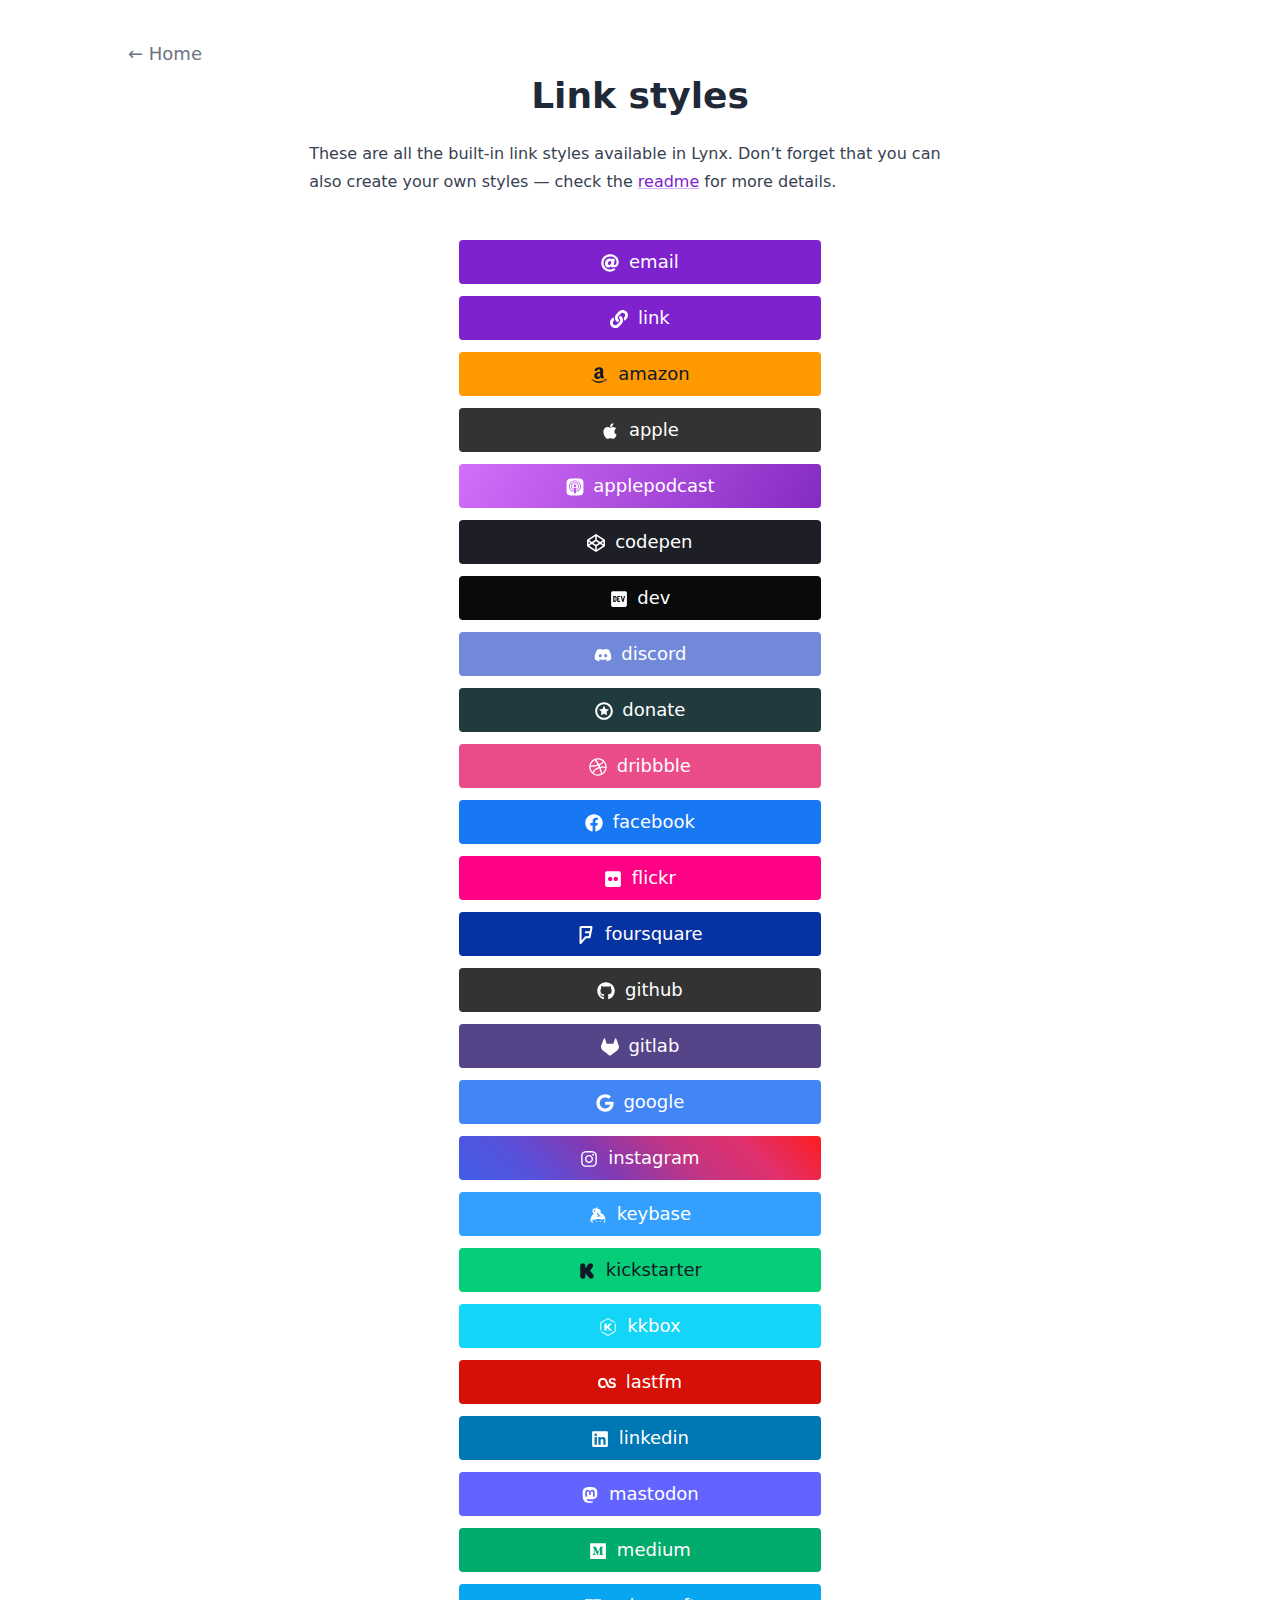
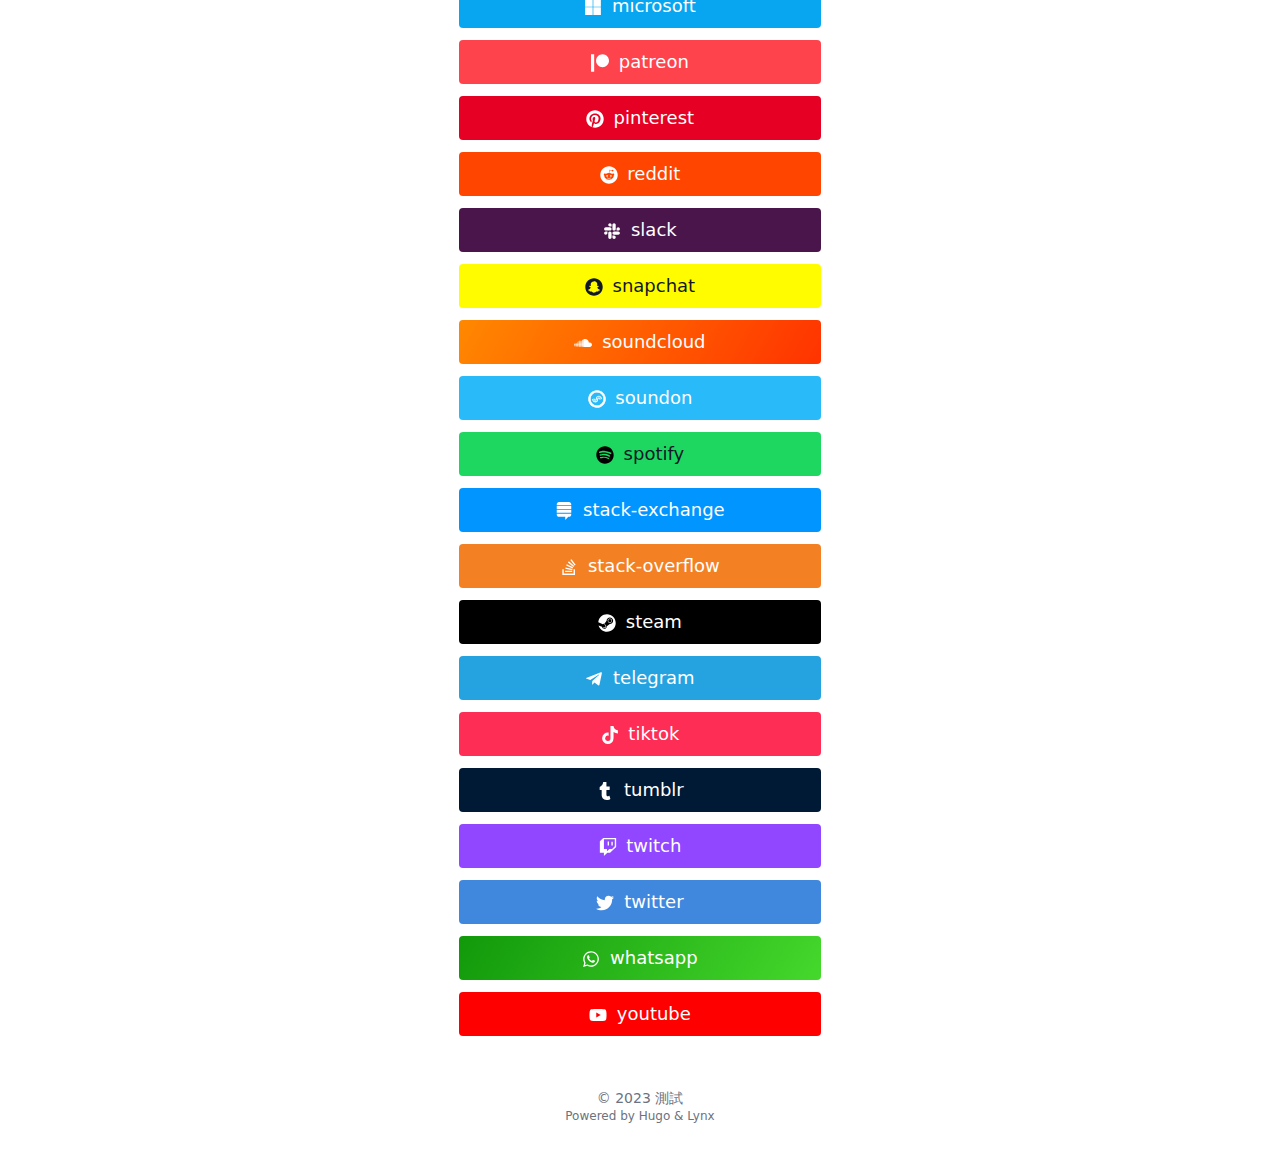
==== styles/index.html @ 3e73d20d "first commit" ====
<!DOCTYPE html>
<html lang="en"><head>
  <meta charset="utf-8" />
  
    <meta http-equiv="content-language" content="en" />
  
  <meta name="viewport" content="width=device-width, initial-scale=1.0" />
  <meta http-equiv="X-UA-Compatible" content="ie=edge" />
  
  <title>Link styles &middot; 測試</title>
    <meta name="title" content="Link styles &middot; 測試" />
  
  <meta name="description" content="" />
  
  
  
  <link rel="canonical" href="/styles/" />
  
  
  
  
  
  
    
  
  
  <link
    type="text/css"
    rel="stylesheet"
    href="/css/main.bundle.min.8aeb8c2f6713e974db83038d2e176ee71fe43e779124f0eef22731e68df5c7ec5fd3cccecf2d9093b890f5bb307dc38aea1a0fc0b353f7844318008ac1b16dfb.css"
    integrity="sha512-iuuML2cT6XTbgwONLhdu5x/kPneRJPDu8icx5o31x&#43;xf08zOzy2Qk7iQ9bswfcOK6hoPwLNT94RDGACKwbFt&#43;w=="
  />
  
  
    <link rel="apple-touch-icon" sizes="180x180" href="/apple-touch-icon.png" />
    <link rel="icon" type="image/png" sizes="32x32" href="/favicon-32x32.png" />
    <link rel="icon" type="image/png" sizes="16x16" href="/favicon-16x16.png" />
    <link rel="manifest" href="/site.webmanifest" />
  
  
  
  
  
  
  
  <meta property="og:title" content="Link styles" />
<meta property="og:description" content="These are all the built-in link styles available in Lynx. Don&rsquo;t forget that you can also create your own styles &mdash; check the readme for more details. email link amazon apple &lt;?xml version=&#34;1.0&#34; encoding=&#34;utf-8&#34;?&gt; applepodcast codepen dev discord &lt;?xml version=&#34;1.0&#34; encoding=&#34;utf-8&#34;?&gt; donate dribbble facebook flickr foursquare github gitlab google instagram keybase kickstarter &lt;?xml version=&#34;1.0&#34; encoding=&#34;utf-8&#34;?&gt; kkbox lastfm linkedin mastodon medium microsoft patreon pinterest reddit slack snapchat soundcloud &lt;?xml version=&#34;1.0&#34; encoding=&#34;utf-8&#34;?&gt; soundon &lt;?" />
<meta property="og:type" content="article" />
<meta property="og:url" content="/styles/" /><meta property="article:section" content="" />




  <meta name="twitter:card" content="summary"/>
<meta name="twitter:title" content="Link styles"/>
<meta name="twitter:description" content="These are all the built-in link styles available in Lynx. Don&rsquo;t forget that you can also create your own styles &mdash; check the readme for more details. email link amazon apple &lt;?xml version=&#34;1.0&#34; encoding=&#34;utf-8&#34;?&gt; applepodcast codepen dev discord &lt;?xml version=&#34;1.0&#34; encoding=&#34;utf-8&#34;?&gt; donate dribbble facebook flickr foursquare github gitlab google instagram keybase kickstarter &lt;?xml version=&#34;1.0&#34; encoding=&#34;utf-8&#34;?&gt; kkbox lastfm linkedin mastodon medium microsoft patreon pinterest reddit slack snapchat soundcloud &lt;?xml version=&#34;1.0&#34; encoding=&#34;utf-8&#34;?&gt; soundon &lt;?"/>

  
  
    <meta name="generator" content="Hugo 0.120.4">
  
  
  <meta name="author" content="測試" />
  
    
      <link href="#ZgotmplZ" rel="me" />
    
      <link href="#ZgotmplZ" rel="me" />
    
      <link href="#ZgotmplZ" rel="me" />
    
      <link href="#ZgotmplZ" rel="me" />
    
      <link href="#ZgotmplZ" rel="me" />
    
      <link href="#ZgotmplZ" rel="me" />
    
      <link href="#ZgotmplZ" rel="me" />
    
      <link href="#ZgotmplZ" rel="me" />
    
  
  
  
  
  


  
  



<script async src="https://www.googletagmanager.com/gtag/js?id=G-GYVXCGWZGB"></script>
<script>
  window.dataLayer = window.dataLayer || [];
  function gtag(){dataLayer.push(arguments);}
  gtag('js', new Date());

  gtag('config', 'G-GYVXCGWZGB');
</script>  

</head>
<body
    class="flex flex-col h-screen px-6 m-auto text-lg leading-7 bg-neutral max-w-7xl text-neutral-900 dark:bg-neutral-800 dark:text-white sm:px-14 md:px-24 lg:px-32"
  >
    <main class="flex-grow">
  <article class="flex flex-col items-center justify-center mt-10">
    <nav class="place-self-start">
      <a href="/" class="text-neutral-500">&larr; Home</a>
    </nav>
    <header>
      <h1 class="mt-2 mb-6 text-4xl font-extrabold text-center text-neutral-800 dark:text-white">
        Link styles
      </h1>
    </header>
    <section class="prose dark:prose-invert">
      <p>These are all the built-in link styles available in Lynx. Don&rsquo;t forget that you can also create your own styles &mdash; check the <a href="https://github.com/jpanther/lynx/blob/stable/README.md">readme</a> for more details.
<br><br></p>
</section>
<section class="flex flex-col flex-wrap min-w-full mt-4 sm:min-w-0">
<a
  class="link link-email sm:px-24 min-w-full py-2 mb-3 text-lg rounded text-center"
  href="#"
  onclick="navigator.clipboard.writeText(&#34;email&#34;)"
>
  <span class="mr-1">

  <span class="relative inline-block align-text-bottom icon">
    <svg aria-hidden="true" focusable="false" data-prefix="fas" data-icon="at" class="svg-inline--fa fa-at fa-w-16" role="img" xmlns="http://www.w3.org/2000/svg" viewBox="0 0 512 512"><path fill="currentColor" d="M256 8C118.941 8 8 118.919 8 256c0 137.059 110.919 248 248 248 48.154 0 95.342-14.14 135.408-40.223 12.005-7.815 14.625-24.288 5.552-35.372l-10.177-12.433c-7.671-9.371-21.179-11.667-31.373-5.129C325.92 429.757 291.314 440 256 440c-101.458 0-184-82.542-184-184S154.542 72 256 72c100.139 0 184 57.619 184 160 0 38.786-21.093 79.742-58.17 83.693-17.349-.454-16.91-12.857-13.476-30.024l23.433-121.11C394.653 149.75 383.308 136 368.225 136h-44.981a13.518 13.518 0 0 0-13.432 11.993l-.01.092c-14.697-17.901-40.448-21.775-59.971-21.775-74.58 0-137.831 62.234-137.831 151.46 0 65.303 36.785 105.87 96 105.87 26.984 0 57.369-15.637 74.991-38.333 9.522 34.104 40.613 34.103 70.71 34.103C462.609 379.41 504 307.798 504 232 504 95.653 394.023 8 256 8zm-21.68 304.43c-22.249 0-36.07-15.623-36.07-40.771 0-44.993 30.779-72.729 58.63-72.729 22.292 0 35.601 15.241 35.601 40.77 0 45.061-33.875 72.73-58.161 72.73z"></path></svg>
  </span>

</span>
  email
</a>

<a
  class="link link-link sm:px-24 min-w-full py-2 mb-3 text-lg rounded text-center"
  href="#"
  onclick="navigator.clipboard.writeText(&#34;link&#34;)"
>
  <span class="mr-1">

  <span class="relative inline-block align-text-bottom icon">
    <svg aria-hidden="true" focusable="false" data-prefix="fas" data-icon="link" class="svg-inline--fa fa-link fa-w-16" role="img" xmlns="http://www.w3.org/2000/svg" viewBox="0 0 512 512"><path fill="currentColor" d="M326.612 185.391c59.747 59.809 58.927 155.698.36 214.59-.11.12-.24.25-.36.37l-67.2 67.2c-59.27 59.27-155.699 59.262-214.96 0-59.27-59.26-59.27-155.7 0-214.96l37.106-37.106c9.84-9.84 26.786-3.3 27.294 10.606.648 17.722 3.826 35.527 9.69 52.721 1.986 5.822.567 12.262-3.783 16.612l-13.087 13.087c-28.026 28.026-28.905 73.66-1.155 101.96 28.024 28.579 74.086 28.749 102.325.51l67.2-67.19c28.191-28.191 28.073-73.757 0-101.83-3.701-3.694-7.429-6.564-10.341-8.569a16.037 16.037 0 0 1-6.947-12.606c-.396-10.567 3.348-21.456 11.698-29.806l21.054-21.055c5.521-5.521 14.182-6.199 20.584-1.731a152.482 152.482 0 0 1 20.522 17.197zM467.547 44.449c-59.261-59.262-155.69-59.27-214.96 0l-67.2 67.2c-.12.12-.25.25-.36.37-58.566 58.892-59.387 154.781.36 214.59a152.454 152.454 0 0 0 20.521 17.196c6.402 4.468 15.064 3.789 20.584-1.731l21.054-21.055c8.35-8.35 12.094-19.239 11.698-29.806a16.037 16.037 0 0 0-6.947-12.606c-2.912-2.005-6.64-4.875-10.341-8.569-28.073-28.073-28.191-73.639 0-101.83l67.2-67.19c28.239-28.239 74.3-28.069 102.325.51 27.75 28.3 26.872 73.934-1.155 101.96l-13.087 13.087c-4.35 4.35-5.769 10.79-3.783 16.612 5.864 17.194 9.042 34.999 9.69 52.721.509 13.906 17.454 20.446 27.294 10.606l37.106-37.106c59.271-59.259 59.271-155.699.001-214.959z"></path></svg>
  </span>

</span>
  link
</a>

<a
  class="link link-amazon sm:px-24 min-w-full py-2 mb-3 text-lg rounded text-center"
  href="#"
  onclick="navigator.clipboard.writeText(&#34;amazon&#34;)"
>
  <span class="mr-1">

  <span class="relative inline-block align-text-bottom icon">
    <svg aria-hidden="true" focusable="false" data-prefix="fab" data-icon="amazon" class="svg-inline--fa fa-amazon fa-w-14" role="img" xmlns="http://www.w3.org/2000/svg" viewBox="0 0 448 512"><path fill="currentColor" d="M257.2 162.7c-48.7 1.8-169.5 15.5-169.5 117.5 0 109.5 138.3 114 183.5 43.2 6.5 10.2 35.4 37.5 45.3 46.8l56.8-56S341 288.9 341 261.4V114.3C341 89 316.5 32 228.7 32 140.7 32 94 87 94 136.3l73.5 6.8c16.3-49.5 54.2-49.5 54.2-49.5 40.7-.1 35.5 29.8 35.5 69.1zm0 86.8c0 80-84.2 68-84.2 17.2 0-47.2 50.5-56.7 84.2-57.8v40.6zm136 163.5c-7.7 10-70 67-174.5 67S34.2 408.5 9.7 379c-6.8-7.7 1-11.3 5.5-8.3C88.5 415.2 203 488.5 387.7 401c7.5-3.7 13.3 2 5.5 12zm39.8 2.2c-6.5 15.8-16 26.8-21.2 31-5.5 4.5-9.5 2.7-6.5-3.8s19.3-46.5 12.7-55c-6.5-8.3-37-4.3-48-3.2-10.8 1-13 2-14-.3-2.3-5.7 21.7-15.5 37.5-17.5 15.7-1.8 41-.8 46 5.7 3.7 5.1 0 27.1-6.5 43.1z"></path></svg>
  </span>

</span>
  amazon
</a>

<a
  class="link link-apple sm:px-24 min-w-full py-2 mb-3 text-lg rounded text-center"
  href="#"
  onclick="navigator.clipboard.writeText(&#34;apple&#34;)"
>
  <span class="mr-1">

  <span class="relative inline-block align-text-bottom icon">
    <svg aria-hidden="true" focusable="false" data-prefix="fab" data-icon="apple" class="svg-inline--fa fa-apple fa-w-12" role="img" xmlns="http://www.w3.org/2000/svg" viewBox="0 0 384 512"><path fill="currentColor" d="M318.7 268.7c-.2-36.7 16.4-64.4 50-84.8-18.8-26.9-47.2-41.7-84.7-44.6-35.5-2.8-74.3 20.7-88.5 20.7-15 0-49.4-19.7-76.4-19.7C63.3 141.2 4 184.8 4 273.5q0 39.3 14.4 81.2c12.8 36.7 59 126.7 107.2 125.2 25.2-.6 43-17.9 75.8-17.9 31.8 0 48.3 17.9 76.4 17.9 48.6-.7 90.4-82.5 102.6-119.3-65.2-30.7-61.7-90-61.7-91.9zm-56.6-164.2c27.3-32.4 24.8-61.9 24-72.5-24.1 1.4-52 16.4-67.9 34.9-17.5 19.8-27.8 44.3-25.6 71.9 26.1 2 49.9-11.4 69.5-34.3z"></path></svg>
  </span>

</span>
  apple
</a>

<a
  class="link link-applepodcast sm:px-24 min-w-full py-2 mb-3 text-lg rounded text-center"
  href="#"
  onclick="navigator.clipboard.writeText(&#34;applepodcast&#34;)"
>
  <span class="mr-1">

  <span class="relative inline-block align-text-bottom icon">
    <?xml version="1.0" encoding="utf-8"?>
<!-- Generator: Adobe Illustrator 25.1.0, SVG Export Plug-In . SVG Version: 6.00 Build 0)  -->
<svg version="1.1" id="圖層_1" focusable="false" xmlns="http://www.w3.org/2000/svg" xmlns:xlink="http://www.w3.org/1999/xlink"
	 x="0px" y="0px" viewBox="0 0 512 512" style="enable-background:new 0 0 512 512;" xml:space="preserve">
<style type="text/css">
	.st0{display:none;}
	.st1{fill:#FFFFFF;}
</style>
<path class="st0" d="M256,8C118.9,8,8,118.9,8,256s110.9,248,248,248c48.2,0,95.3-14.1,135.4-40.2c12-7.8,14.6-24.3,5.6-35.4
	L386.8,416c-7.7-9.4-21.2-11.7-31.4-5.1C325.9,429.8,291.3,440,256,440c-101.5,0-184-82.5-184-184S154.5,72,256,72
	c100.1,0,184,57.6,184,160c0,38.8-21.1,79.7-58.2,83.7c-17.3-0.5-16.9-12.9-13.5-30l23.4-121.1c2.9-14.8-8.5-28.6-23.6-28.6h-45
	c-6.9,0-12.7,5.2-13.4,12v0.1c-14.7-17.9-40.4-21.8-60-21.8c-74.6,0-137.8,62.2-137.8,151.5c0,65.3,36.8,105.9,96,105.9
	c27,0,57.4-15.6,75-38.3c9.5,34.1,40.6,34.1,70.7,34.1C462.6,379.4,504,307.8,504,232C504,95.7,394,8,256,8z M234.3,312.4
	c-22.2,0-36.1-15.6-36.1-40.8c0-45,30.8-72.7,58.6-72.7c22.3,0,35.6,15.2,35.6,40.8C292.5,284.8,258.6,312.4,234.3,312.4
	L234.3,312.4z"/>
<path class="st1" d="M495.9,258.1c0,41.7,0.4,83.4-0.2,125.1c-0.3,22.3-4.1,44.2-16.6,63.5c-17.8,27.5-43.1,43.3-75.5,47
	c-13.5,1.6-27.1,2.2-40.6,2.2c-76.9,0.2-153.8,0.2-230.6-0.1c-20-0.1-39.8-2.6-58-11.9c-33.2-17-51.9-44.4-56.2-81.3
	c-1.8-15.7-2.2-31.6-2.3-47.3c-0.2-70-0.1-140,0.2-210c0.1-18.8,0.8-37.7,6.7-55.8c13-39.9,41-63,81.9-69.9c14.8-2.5,30-3.2,45-3.3
	c70.7-0.3,141.5-0.3,212.2,0c20.2,0.1,40.7,0.1,60.3,6.5c41.6,13.6,65.3,42.6,71.2,85.8c1.8,13,2.1,26.3,2.2,39.5
	c0.3,36.7,0.1,73.3,0.1,110C495.8,258.1,495.9,258.1,495.9,258.1z M203.3,396.9c-0.8-5.8-1.8-10.6-1.9-15.4
	c-0.2-5.8-2.9-8.8-8.1-11.2c-62.3-29.4-95.8-98-80.9-164.7c17.5-78,94.2-127.8,173-112.3c75,14.8,127.4,87.7,116.3,163.7
	c-7.6,52.4-36.3,90.2-83.7,113.8c-2.1,1-5.2,2.3-5.7,4.1c-1.7,6.9-2.6,13.9-3.8,21.1c11.9,0.4,42.4-16.6,61.5-34.2
	c32.4-30,51.2-67,54.4-111.1c6.8-94.3-59.6-173.4-154.3-182.1c-91-8.4-172.4,58.6-182.2,150.6C78.1,310.3,141.1,378.6,203.3,396.9z
	 M316.5,330c0.6,0.5,1.2,1,1.8,1.4c8.8-4.9,16.1-11.8,22.7-19.4c21.4-24.5,30.7-53.2,27.9-85.6c-5-57.5-55.2-105.9-119-102.5
	c-61.8,3.2-109.6,56.4-107.1,118.3c1.4,34.7,32.4,88,53,87.9c0-5.9-0.2-11.8,0.1-17.7c0.2-4.5-1.2-7.7-4.4-10.9
	c-16.3-16.4-24.9-36.2-26.5-59.3c-4.1-60,54.7-108.9,112.9-93.6c69.4,18.2,92.7,101.7,42.8,153.3c-1.6,1.7-3.8,3.8-4,5.8
	C316.2,315.2,316.5,322.6,316.5,330z M297.6,322.5c0-4.3-0.1-8.5,0-12.8c0.2-14.7-8.3-23-21.1-27.4c-6.1-2.1-12.6-3.3-19.1-3.6
	c-29.2-1.5-44,12.6-43.1,41.5c1.1,33.5,5.6,66.6,12.6,99.4c1.9,8.8,7.1,14.6,15.3,17.7c9.2,3.5,18.6,3.5,27.8-0.2
	c8-3.2,13-8.9,14.9-17.4C292.1,387.6,295.5,355.1,297.6,322.5z M295.4,223.6c0.1-22-17.2-39.5-39-39.7c-21.9-0.1-39.6,17.2-39.8,39
	c-0.2,22.2,17.2,39.9,39.3,40C277.8,262.9,295.3,245.5,295.4,223.6z"/>
</svg>

  </span>

</span>
  applepodcast
</a>

<a
  class="link link-codepen sm:px-24 min-w-full py-2 mb-3 text-lg rounded text-center"
  href="#"
  onclick="navigator.clipboard.writeText(&#34;codepen&#34;)"
>
  <span class="mr-1">

  <span class="relative inline-block align-text-bottom icon">
    <svg aria-hidden="true" focusable="false" data-prefix="fab" data-icon="codepen" class="svg-inline--fa fa-codepen fa-w-16" role="img" xmlns="http://www.w3.org/2000/svg" viewBox="0 0 512 512"><path fill="currentColor" d="M502.285 159.704l-234-156c-7.987-4.915-16.511-4.96-24.571 0l-234 156C3.714 163.703 0 170.847 0 177.989v155.999c0 7.143 3.714 14.286 9.715 18.286l234 156.022c7.987 4.915 16.511 4.96 24.571 0l234-156.022c6-3.999 9.715-11.143 9.715-18.286V177.989c-.001-7.142-3.715-14.286-9.716-18.285zM278 63.131l172.286 114.858-76.857 51.429L278 165.703V63.131zm-44 0v102.572l-95.429 63.715-76.857-51.429L234 63.131zM44 219.132l55.143 36.857L44 292.846v-73.714zm190 229.715L61.714 333.989l76.857-51.429L234 346.275v102.572zm22-140.858l-77.715-52 77.715-52 77.715 52-77.715 52zm22 140.858V346.275l95.429-63.715 76.857 51.429L278 448.847zm190-156.001l-55.143-36.857L468 219.132v73.714z"></path></svg>
  </span>

</span>
  codepen
</a>

<a
  class="link link-dev sm:px-24 min-w-full py-2 mb-3 text-lg rounded text-center"
  href="#"
  onclick="navigator.clipboard.writeText(&#34;dev&#34;)"
>
  <span class="mr-1">

  <span class="relative inline-block align-text-bottom icon">
    <svg aria-hidden="true" focusable="false" data-prefix="fab" data-icon="dev" class="svg-inline--fa fa-dev fa-w-14" role="img" xmlns="http://www.w3.org/2000/svg" viewBox="0 0 448 512"><path fill="currentColor" d="M120.12 208.29c-3.88-2.9-7.77-4.35-11.65-4.35H91.03v104.47h17.45c3.88 0 7.77-1.45 11.65-4.35 3.88-2.9 5.82-7.25 5.82-13.06v-69.65c-.01-5.8-1.96-10.16-5.83-13.06zM404.1 32H43.9C19.7 32 .06 51.59 0 75.8v360.4C.06 460.41 19.7 480 43.9 480h360.2c24.21 0 43.84-19.59 43.9-43.8V75.8c-.06-24.21-19.7-43.8-43.9-43.8zM154.2 291.19c0 18.81-11.61 47.31-48.36 47.25h-46.4V172.98h47.38c35.44 0 47.36 28.46 47.37 47.28l.01 70.93zm100.68-88.66H201.6v38.42h32.57v29.57H201.6v38.41h53.29v29.57h-62.18c-11.16.29-20.44-8.53-20.72-19.69V193.7c-.27-11.15 8.56-20.41 19.71-20.69h63.19l-.01 29.52zm103.64 115.29c-13.2 30.75-36.85 24.63-47.44 0l-38.53-144.8h32.57l29.71 113.72 29.57-113.72h32.58l-38.46 144.8z"></path></svg>
  </span>

</span>
  dev
</a>

<a
  class="link link-discord sm:px-24 min-w-full py-2 mb-3 text-lg rounded text-center"
  href="#"
  onclick="navigator.clipboard.writeText(&#34;discord&#34;)"
>
  <span class="mr-1">

  <span class="relative inline-block align-text-bottom icon">
    <svg aria-hidden="true" focusable="false" data-prefix="fab" data-icon="discord" class="svg-inline--fa fa-discord fa-w-20" role="img" xmlns="http://www.w3.org/2000/svg" viewBox="0 0 640 512"><path fill="currentColor" d="M524.531,69.836a1.5,1.5,0,0,0-.764-.7A485.065,485.065,0,0,0,404.081,32.03a1.816,1.816,0,0,0-1.923.91,337.461,337.461,0,0,0-14.9,30.6,447.848,447.848,0,0,0-134.426,0,309.541,309.541,0,0,0-15.135-30.6,1.89,1.89,0,0,0-1.924-.91A483.689,483.689,0,0,0,116.085,69.137a1.712,1.712,0,0,0-.788.676C39.068,183.651,18.186,294.69,28.43,404.354a2.016,2.016,0,0,0,.765,1.375A487.666,487.666,0,0,0,176.02,479.918a1.9,1.9,0,0,0,2.063-.676A348.2,348.2,0,0,0,208.12,430.4a1.86,1.86,0,0,0-1.019-2.588,321.173,321.173,0,0,1-45.868-21.853,1.885,1.885,0,0,1-.185-3.126c3.082-2.309,6.166-4.711,9.109-7.137a1.819,1.819,0,0,1,1.9-.256c96.229,43.917,200.41,43.917,295.5,0a1.812,1.812,0,0,1,1.924.233c2.944,2.426,6.027,4.851,9.132,7.16a1.884,1.884,0,0,1-.162,3.126,301.407,301.407,0,0,1-45.89,21.83,1.875,1.875,0,0,0-1,2.611,391.055,391.055,0,0,0,30.014,48.815,1.864,1.864,0,0,0,2.063.7A486.048,486.048,0,0,0,610.7,405.729a1.882,1.882,0,0,0,.765-1.352C623.729,277.594,590.933,167.465,524.531,69.836ZM222.491,337.58c-28.972,0-52.844-26.587-52.844-59.239S193.056,219.1,222.491,219.1c29.665,0,53.306,26.82,52.843,59.239C275.334,310.993,251.924,337.58,222.491,337.58Zm195.38,0c-28.971,0-52.843-26.587-52.843-59.239S388.437,219.1,417.871,219.1c29.667,0,53.307,26.82,52.844,59.239C470.715,310.993,447.538,337.58,417.871,337.58Z"></path></svg>
  </span>

</span>
  discord
</a>

<a
  class="link link-donate sm:px-24 min-w-full py-2 mb-3 text-lg rounded text-center"
  href="#"
  onclick="navigator.clipboard.writeText(&#34;donate&#34;)"
>
  <span class="mr-1">

  <span class="relative inline-block align-text-bottom icon">
    <?xml version="1.0" encoding="utf-8"?>
<!-- Generator: Adobe Illustrator 25.1.0, SVG Export Plug-In . SVG Version: 6.00 Build 0)  -->
<svg version="1.1" id="圖層_1" focusable="false" xmlns="http://www.w3.org/2000/svg" xmlns:xlink="http://www.w3.org/1999/xlink"
	 x="0px" y="0px" viewBox="0 0 512 512" style="enable-background:new 0 0 512 512;" xml:space="preserve">
<style type="text/css">
	.st0{display:none;}
	.st1{fill:#FFFFFF;}
</style>
<path class="st0" d="M256,8C118.9,8,8,118.9,8,256c0,137.1,110.9,248,248,248c48.2,0,95.3-14.1,135.4-40.2
	c12-7.8,14.6-24.3,5.6-35.4L386.8,416c-7.7-9.4-21.2-11.7-31.4-5.1C325.9,429.8,291.3,440,256,440c-101.5,0-184-82.5-184-184
	S154.5,72,256,72c100.1,0,184,57.6,184,160c0,38.8-21.1,79.7-58.2,83.7c-17.3-0.5-16.9-12.9-13.5-30l23.4-121.1
	c2.9-14.8-8.5-28.6-23.6-28.6h-45c-6.9,0-12.7,5.2-13.4,12l0,0.1c-14.7-17.9-40.4-21.8-60-21.8c-74.6,0-137.8,62.2-137.8,151.5
	c0,65.3,36.8,105.9,96,105.9c27,0,57.4-15.6,75-38.3c9.5,34.1,40.6,34.1,70.7,34.1C462.6,379.4,504,307.8,504,232
	C504,95.7,394,8,256,8z M234.3,312.4c-22.2,0-36.1-15.6-36.1-40.8c0-45,30.8-72.7,58.6-72.7c22.3,0,35.6,15.2,35.6,40.8
	C292.5,284.8,258.6,312.4,234.3,312.4L234.3,312.4z"/>
<g>
	<path class="st1" d="M256,5C117.4,5,5,117.4,5,256s112.4,251,251,251s251-112.4,251-251S394.6,5,256,5z M256,449.5
		c-106.9,0-193.5-86.6-193.5-193.5S149.1,62.5,256,62.5S449.5,149.1,449.5,256S362.9,449.5,256,449.5z"/>
	<path class="st1" d="M256,107.3l44,89.2l98.4,14.3l-71.2,69.4l16.8,98l-88-46.3l-88,46.3l16.8-98l-71.2-69.4l98.4-14.3L256,107.3z"
		/>
</g>
</svg>

  </span>

</span>
  donate
</a>

<a
  class="link link-dribbble sm:px-24 min-w-full py-2 mb-3 text-lg rounded text-center"
  href="#"
  onclick="navigator.clipboard.writeText(&#34;dribbble&#34;)"
>
  <span class="mr-1">

  <span class="relative inline-block align-text-bottom icon">
    <svg aria-hidden="true" focusable="false" data-prefix="fab" data-icon="dribbble" class="svg-inline--fa fa-dribbble fa-w-16" role="img" xmlns="http://www.w3.org/2000/svg" viewBox="0 0 512 512"><path fill="currentColor" d="M256 8C119.252 8 8 119.252 8 256s111.252 248 248 248 248-111.252 248-248S392.748 8 256 8zm163.97 114.366c29.503 36.046 47.369 81.957 47.835 131.955-6.984-1.477-77.018-15.682-147.502-6.818-5.752-14.041-11.181-26.393-18.617-41.614 78.321-31.977 113.818-77.482 118.284-83.523zM396.421 97.87c-3.81 5.427-35.697 48.286-111.021 76.519-34.712-63.776-73.185-116.168-79.04-124.008 67.176-16.193 137.966 1.27 190.061 47.489zm-230.48-33.25c5.585 7.659 43.438 60.116 78.537 122.509-99.087 26.313-186.36 25.934-195.834 25.809C62.38 147.205 106.678 92.573 165.941 64.62zM44.17 256.323c0-2.166.043-4.322.108-6.473 9.268.19 111.92 1.513 217.706-30.146 6.064 11.868 11.857 23.915 17.174 35.949-76.599 21.575-146.194 83.527-180.531 142.306C64.794 360.405 44.17 310.73 44.17 256.323zm81.807 167.113c22.127-45.233 82.178-103.622 167.579-132.756 29.74 77.283 42.039 142.053 45.189 160.638-68.112 29.013-150.015 21.053-212.768-27.882zm248.38 8.489c-2.171-12.886-13.446-74.897-41.152-151.033 66.38-10.626 124.7 6.768 131.947 9.055-9.442 58.941-43.273 109.844-90.795 141.978z"></path></svg>
  </span>

</span>
  dribbble
</a>

<a
  class="link link-facebook sm:px-24 min-w-full py-2 mb-3 text-lg rounded text-center"
  href="#"
  onclick="navigator.clipboard.writeText(&#34;facebook&#34;)"
>
  <span class="mr-1">

  <span class="relative inline-block align-text-bottom icon">
    <svg aria-hidden="true" focusable="false" data-prefix="fab" data-icon="facebook" class="svg-inline--fa fa-facebook fa-w-16" role="img" xmlns="http://www.w3.org/2000/svg" viewBox="0 0 512 512"><path fill="currentColor" d="M504 256C504 119 393 8 256 8S8 119 8 256c0 123.78 90.69 226.38 209.25 245V327.69h-63V256h63v-54.64c0-62.15 37-96.48 93.67-96.48 27.14 0 55.52 4.84 55.52 4.84v61h-31.28c-30.8 0-40.41 19.12-40.41 38.73V256h68.78l-11 71.69h-57.78V501C413.31 482.38 504 379.78 504 256z"></path></svg>
  </span>

</span>
  facebook
</a>

<a
  class="link link-flickr sm:px-24 min-w-full py-2 mb-3 text-lg rounded text-center"
  href="#"
  onclick="navigator.clipboard.writeText(&#34;flickr&#34;)"
>
  <span class="mr-1">

  <span class="relative inline-block align-text-bottom icon">
    <svg aria-hidden="true" focusable="false" data-prefix="fab" data-icon="flickr" class="svg-inline--fa fa-flickr fa-w-14" role="img" xmlns="http://www.w3.org/2000/svg" viewBox="0 0 448 512"><path fill="currentColor" d="M400 32H48C21.5 32 0 53.5 0 80v352c0 26.5 21.5 48 48 48h352c26.5 0 48-21.5 48-48V80c0-26.5-21.5-48-48-48zM144.5 319c-35.1 0-63.5-28.4-63.5-63.5s28.4-63.5 63.5-63.5 63.5 28.4 63.5 63.5-28.4 63.5-63.5 63.5zm159 0c-35.1 0-63.5-28.4-63.5-63.5s28.4-63.5 63.5-63.5 63.5 28.4 63.5 63.5-28.4 63.5-63.5 63.5z"></path></svg>
  </span>

</span>
  flickr
</a>

<a
  class="link link-foursquare sm:px-24 min-w-full py-2 mb-3 text-lg rounded text-center"
  href="#"
  onclick="navigator.clipboard.writeText(&#34;foursquare&#34;)"
>
  <span class="mr-1">

  <span class="relative inline-block align-text-bottom icon">
    <svg aria-hidden="true" focusable="false" data-prefix="fab" data-icon="foursquare" class="svg-inline--fa fa-foursquare fa-w-12" role="img" xmlns="http://www.w3.org/2000/svg" viewBox="0 0 368 512"><path fill="currentColor" d="M323.1 3H49.9C12.4 3 0 31.3 0 49.1v433.8c0 20.3 12.1 27.7 18.2 30.1 6.2 2.5 22.8 4.6 32.9-7.1C180 356.5 182.2 354 182.2 354c3.1-3.4 3.4-3.1 6.8-3.1h83.4c35.1 0 40.6-25.2 44.3-39.7l48.6-243C373.8 25.8 363.1 3 323.1 3zm-16.3 73.8l-11.4 59.7c-1.2 6.5-9.5 13.2-16.9 13.2H172.1c-12 0-20.6 8.3-20.6 20.3v13c0 12 8.6 20.6 20.6 20.6h90.4c8.3 0 16.6 9.2 14.8 18.2-1.8 8.9-10.5 53.8-11.4 58.8-.9 4.9-6.8 13.5-16.9 13.5h-73.5c-13.5 0-17.2 1.8-26.5 12.6 0 0-8.9 11.4-89.5 108.3-.9.9-1.8.6-1.8-.3V75.9c0-7.7 6.8-16.6 16.6-16.6h219c8.2 0 15.6 7.7 13.5 17.5z"></path></svg>
  </span>

</span>
  foursquare
</a>

<a
  class="link link-github sm:px-24 min-w-full py-2 mb-3 text-lg rounded text-center"
  href="#"
  onclick="navigator.clipboard.writeText(&#34;github&#34;)"
>
  <span class="mr-1">

  <span class="relative inline-block align-text-bottom icon">
    <svg aria-hidden="true" focusable="false" data-prefix="fab" data-icon="github" class="svg-inline--fa fa-github fa-w-16" role="img" xmlns="http://www.w3.org/2000/svg" viewBox="0 0 496 512"><path fill="currentColor" d="M165.9 397.4c0 2-2.3 3.6-5.2 3.6-3.3.3-5.6-1.3-5.6-3.6 0-2 2.3-3.6 5.2-3.6 3-.3 5.6 1.3 5.6 3.6zm-31.1-4.5c-.7 2 1.3 4.3 4.3 4.9 2.6 1 5.6 0 6.2-2s-1.3-4.3-4.3-5.2c-2.6-.7-5.5.3-6.2 2.3zm44.2-1.7c-2.9.7-4.9 2.6-4.6 4.9.3 2 2.9 3.3 5.9 2.6 2.9-.7 4.9-2.6 4.6-4.6-.3-1.9-3-3.2-5.9-2.9zM244.8 8C106.1 8 0 113.3 0 252c0 110.9 69.8 205.8 169.5 239.2 12.8 2.3 17.3-5.6 17.3-12.1 0-6.2-.3-40.4-.3-61.4 0 0-70 15-84.7-29.8 0 0-11.4-29.1-27.8-36.6 0 0-22.9-15.7 1.6-15.4 0 0 24.9 2 38.6 25.8 21.9 38.6 58.6 27.5 72.9 20.9 2.3-16 8.8-27.1 16-33.7-55.9-6.2-112.3-14.3-112.3-110.5 0-27.5 7.6-41.3 23.6-58.9-2.6-6.5-11.1-33.3 2.6-67.9 20.9-6.5 69 27 69 27 20-5.6 41.5-8.5 62.8-8.5s42.8 2.9 62.8 8.5c0 0 48.1-33.6 69-27 13.7 34.7 5.2 61.4 2.6 67.9 16 17.7 25.8 31.5 25.8 58.9 0 96.5-58.9 104.2-114.8 110.5 9.2 7.9 17 22.9 17 46.4 0 33.7-.3 75.4-.3 83.6 0 6.5 4.6 14.4 17.3 12.1C428.2 457.8 496 362.9 496 252 496 113.3 383.5 8 244.8 8zM97.2 352.9c-1.3 1-1 3.3.7 5.2 1.6 1.6 3.9 2.3 5.2 1 1.3-1 1-3.3-.7-5.2-1.6-1.6-3.9-2.3-5.2-1zm-10.8-8.1c-.7 1.3.3 2.9 2.3 3.9 1.6 1 3.6.7 4.3-.7.7-1.3-.3-2.9-2.3-3.9-2-.6-3.6-.3-4.3.7zm32.4 35.6c-1.6 1.3-1 4.3 1.3 6.2 2.3 2.3 5.2 2.6 6.5 1 1.3-1.3.7-4.3-1.3-6.2-2.2-2.3-5.2-2.6-6.5-1zm-11.4-14.7c-1.6 1-1.6 3.6 0 5.9 1.6 2.3 4.3 3.3 5.6 2.3 1.6-1.3 1.6-3.9 0-6.2-1.4-2.3-4-3.3-5.6-2z"></path></svg>
  </span>

</span>
  github
</a>

<a
  class="link link-gitlab sm:px-24 min-w-full py-2 mb-3 text-lg rounded text-center"
  href="#"
  onclick="navigator.clipboard.writeText(&#34;gitlab&#34;)"
>
  <span class="mr-1">

  <span class="relative inline-block align-text-bottom icon">
    <svg aria-hidden="true" focusable="false" data-prefix="fab" data-icon="gitlab" class="svg-inline--fa fa-gitlab fa-w-16" role="img" xmlns="http://www.w3.org/2000/svg" viewBox="0 0 512 512"><path fill="currentColor" d="M503.5 204.6L502.8 202.8L433.1 21.02C431.7 17.45 429.2 14.43 425.9 12.38C423.5 10.83 420.8 9.865 417.9 9.57C415 9.275 412.2 9.653 409.5 10.68C406.8 11.7 404.4 13.34 402.4 15.46C400.5 17.58 399.1 20.13 398.3 22.9L351.3 166.9H160.8L113.7 22.9C112.9 20.13 111.5 17.59 109.6 15.47C107.6 13.35 105.2 11.72 102.5 10.7C99.86 9.675 96.98 9.295 94.12 9.587C91.26 9.878 88.51 10.83 86.08 12.38C82.84 14.43 80.33 17.45 78.92 21.02L9.267 202.8L8.543 204.6C-1.484 230.8-2.72 259.6 5.023 286.6C12.77 313.5 29.07 337.3 51.47 354.2L51.74 354.4L52.33 354.8L158.3 434.3L210.9 474L242.9 498.2C246.6 500.1 251.2 502.5 255.9 502.5C260.6 502.5 265.2 500.1 268.9 498.2L300.9 474L353.5 434.3L460.2 354.4L460.5 354.1C482.9 337.2 499.2 313.5 506.1 286.6C514.7 259.6 513.5 230.8 503.5 204.6z"></path></svg>

  </span>

</span>
  gitlab
</a>

<a
  class="link link-google sm:px-24 min-w-full py-2 mb-3 text-lg rounded text-center"
  href="#"
  onclick="navigator.clipboard.writeText(&#34;google&#34;)"
>
  <span class="mr-1">

  <span class="relative inline-block align-text-bottom icon">
    <svg aria-hidden="true" focusable="false" data-prefix="fab" data-icon="google" class="svg-inline--fa fa-google fa-w-16" role="img" xmlns="http://www.w3.org/2000/svg" viewBox="0 0 488 512"><path fill="currentColor" d="M488 261.8C488 403.3 391.1 504 248 504 110.8 504 0 393.2 0 256S110.8 8 248 8c66.8 0 123 24.5 166.3 64.9l-67.5 64.9C258.5 52.6 94.3 116.6 94.3 256c0 86.5 69.1 156.6 153.7 156.6 98.2 0 135-70.4 140.8-106.9H248v-85.3h236.1c2.3 12.7 3.9 24.9 3.9 41.4z"></path></svg>
  </span>

</span>
  google
</a>

<a
  class="link link-instagram sm:px-24 min-w-full py-2 mb-3 text-lg rounded text-center"
  href="#"
  onclick="navigator.clipboard.writeText(&#34;instagram&#34;)"
>
  <span class="mr-1">

  <span class="relative inline-block align-text-bottom icon">
    <svg aria-hidden="true" focusable="false" data-prefix="fab" data-icon="instagram" class="svg-inline--fa fa-instagram fa-w-14" role="img" xmlns="http://www.w3.org/2000/svg" viewBox="0 0 448 512"><path fill="currentColor" d="M224.1 141c-63.6 0-114.9 51.3-114.9 114.9s51.3 114.9 114.9 114.9S339 319.5 339 255.9 287.7 141 224.1 141zm0 189.6c-41.1 0-74.7-33.5-74.7-74.7s33.5-74.7 74.7-74.7 74.7 33.5 74.7 74.7-33.6 74.7-74.7 74.7zm146.4-194.3c0 14.9-12 26.8-26.8 26.8-14.9 0-26.8-12-26.8-26.8s12-26.8 26.8-26.8 26.8 12 26.8 26.8zm76.1 27.2c-1.7-35.9-9.9-67.7-36.2-93.9-26.2-26.2-58-34.4-93.9-36.2-37-2.1-147.9-2.1-184.9 0-35.8 1.7-67.6 9.9-93.9 36.1s-34.4 58-36.2 93.9c-2.1 37-2.1 147.9 0 184.9 1.7 35.9 9.9 67.7 36.2 93.9s58 34.4 93.9 36.2c37 2.1 147.9 2.1 184.9 0 35.9-1.7 67.7-9.9 93.9-36.2 26.2-26.2 34.4-58 36.2-93.9 2.1-37 2.1-147.8 0-184.8zM398.8 388c-7.8 19.6-22.9 34.7-42.6 42.6-29.5 11.7-99.5 9-132.1 9s-102.7 2.6-132.1-9c-19.6-7.8-34.7-22.9-42.6-42.6-11.7-29.5-9-99.5-9-132.1s-2.6-102.7 9-132.1c7.8-19.6 22.9-34.7 42.6-42.6 29.5-11.7 99.5-9 132.1-9s102.7-2.6 132.1 9c19.6 7.8 34.7 22.9 42.6 42.6 11.7 29.5 9 99.5 9 132.1s2.7 102.7-9 132.1z"></path></svg>
  </span>

</span>
  instagram
</a>

<a
  class="link link-keybase sm:px-24 min-w-full py-2 mb-3 text-lg rounded text-center"
  href="#"
  onclick="navigator.clipboard.writeText(&#34;keybase&#34;)"
>
  <span class="mr-1">

  <span class="relative inline-block align-text-bottom icon">
    <svg aria-hidden="true" focusable="false" data-prefix="fab" data-icon="keybase" class="svg-inline--fa fa-keybase fa-w-14" role="img" xmlns="http://www.w3.org/2000/svg" viewBox="0 0 448 512"><path fill="currentColor" d="M286.17 419a18 18 0 1 0 18 18 18 18 0 0 0-18-18zm111.92-147.6c-9.5-14.62-39.37-52.45-87.26-73.71q-9.1-4.06-18.38-7.27a78.43 78.43 0 0 0-47.88-104.13c-12.41-4.1-23.33-6-32.41-5.77-.6-2-1.89-11 9.4-35L198.66 32l-5.48 7.56c-8.69 12.06-16.92 23.55-24.34 34.89a51 51 0 0 0-8.29-1.25c-41.53-2.45-39-2.33-41.06-2.33-50.61 0-50.75 52.12-50.75 45.88l-2.36 36.68c-1.61 27 19.75 50.21 47.63 51.85l8.93.54a214 214 0 0 0-46.29 35.54C14 304.66 14 374 14 429.77v33.64l23.32-29.8a148.6 148.6 0 0 0 14.56 37.56c5.78 10.13 14.87 9.45 19.64 7.33 4.21-1.87 10-6.92 3.75-20.11a178.29 178.29 0 0 1-15.76-53.13l46.82-59.83-24.66 74.11c58.23-42.4 157.38-61.76 236.25-38.59 34.2 10.05 67.45.69 84.74-23.84.72-1 1.2-2.16 1.85-3.22a156.09 156.09 0 0 1 2.8 28.43c0 23.3-3.69 52.93-14.88 81.64-2.52 6.46 1.76 14.5 8.6 15.74 7.42 1.57 15.33-3.1 18.37-11.15C429 443 434 414 434 382.32c0-38.58-13-77.46-35.91-110.92zM142.37 128.58l-15.7-.93-1.39 21.79 13.13.78a93 93 0 0 0 .32 19.57l-22.38-1.34a12.28 12.28 0 0 1-11.76-12.79L107 119c1-12.17 13.87-11.27 13.26-11.32l29.11 1.73a144.35 144.35 0 0 0-7 19.17zm148.42 172.18a10.51 10.51 0 0 1-14.35-1.39l-9.68-11.49-34.42 27a8.09 8.09 0 0 1-11.13-1.08l-15.78-18.64a7.38 7.38 0 0 1 1.34-10.34l34.57-27.18-14.14-16.74-17.09 13.45a7.75 7.75 0 0 1-10.59-1s-3.72-4.42-3.8-4.53a7.38 7.38 0 0 1 1.37-10.34L214 225.19s-18.51-22-18.6-22.14a9.56 9.56 0 0 1 1.74-13.42 10.38 10.38 0 0 1 14.3 1.37l81.09 96.32a9.58 9.58 0 0 1-1.74 13.44zM187.44 419a18 18 0 1 0 18 18 18 18 0 0 0-18-18z"></path></svg>
  </span>

</span>
  keybase
</a>

<a
  class="link link-kickstarter sm:px-24 min-w-full py-2 mb-3 text-lg rounded text-center"
  href="#"
  onclick="navigator.clipboard.writeText(&#34;kickstarter&#34;)"
>
  <span class="mr-1">

  <span class="relative inline-block align-text-bottom icon">
    <svg aria-hidden="true" focusable="false" data-prefix="fab" data-icon="kickstarter-k" class="svg-inline--fa fa-kickstarter-k fa-w-12" role="img" xmlns="http://www.w3.org/2000/svg" viewBox="0 0 384 512"><path fill="currentColor" d="M147.3 114.4c0-56.2-32.5-82.4-73.4-82.4C26.2 32 0 68.2 0 113.4v283c0 47.3 25.3 83.4 74.9 83.4 39.8 0 72.4-25.6 72.4-83.4v-76.5l112.1 138.3c22.7 27.2 72.1 30.7 103.2 0 27-27.6 27.3-67.4 7.4-92.2l-90.8-114.8 74.9-107.4c17.4-24.7 17.5-63.1-10.4-89.8-30.3-29-82.4-31.6-113.6 12.8L147.3 185v-70.6z"></path></svg>
  </span>

</span>
  kickstarter
</a>

<a
  class="link link-kkbox sm:px-24 min-w-full py-2 mb-3 text-lg rounded text-center"
  href="#"
  onclick="navigator.clipboard.writeText(&#34;kkbox&#34;)"
>
  <span class="mr-1">

  <span class="relative inline-block align-text-bottom icon">
    <?xml version="1.0" encoding="utf-8"?>
<!-- Generator: Adobe Illustrator 25.1.0, SVG Export Plug-In . SVG Version: 6.00 Build 0)  -->
<svg version="1.1" id="圖層_1" focusable="false" xmlns="http://www.w3.org/2000/svg" xmlns:xlink="http://www.w3.org/1999/xlink"
	 x="0px" y="0px" viewBox="0 0 512 512" style="enable-background:new 0 0 512 512;" xml:space="preserve">
<style type="text/css">
	.st0{display:none;}
	.st1{fill:#FFFFFF;}
</style>
<path class="st0" d="M256,8C118.9,8,8,118.9,8,256c0,137.1,110.9,248,248,248c48.2,0,95.3-14.1,135.4-40.2
	c12-7.8,14.6-24.3,5.6-35.4L386.8,416c-7.7-9.4-21.2-11.7-31.4-5.1C325.9,429.8,291.3,440,256,440c-101.5,0-184-82.5-184-184
	S154.5,72,256,72c100.1,0,184,57.6,184,160c0,38.8-21.1,79.7-58.2,83.7c-17.3-0.5-16.9-12.9-13.5-30l23.4-121.1
	c2.9-14.8-8.5-28.6-23.6-28.6h-45c-6.9,0-12.7,5.2-13.4,12l0,0.1c-14.7-17.9-40.4-21.8-60-21.8c-74.6,0-137.8,62.2-137.8,151.5
	c0,65.3,36.8,105.9,96,105.9c27,0,57.4-15.6,75-38.3c9.5,34.1,40.6,34.1,70.7,34.1C462.6,379.4,504,307.8,504,232
	C504,95.7,394,8,256,8z M234.3,312.4c-22.2,0-36.1-15.6-36.1-40.8c0-45,30.8-72.7,58.6-72.7c22.3,0,35.6,15.2,35.6,40.8
	C292.5,284.8,258.6,312.4,234.3,312.4L234.3,312.4z"/>
<g>
	<path class="st1" d="M367.4,159.5c-29.6,31-59.1,62-90,94.4c30.6,32.7,60.4,64.5,90,96.1c-1.9,2.3-2.5,3.6-3.1,3.6
		c-19.2,0.3-38.4,1.7-57.5,0.2c-7.3-0.6-15.2-6.5-20.8-12c-19-18.6-37.1-38.1-55.6-57.2c-3.1-3.2-6.5-6.1-11.7-11
		c-0.7,6.1-1.4,9.8-1.5,13.6c-0.1,17.9,0.1,35.8-0.2,53.7c-0.2,13.6-2.8,16-16.2,16.4c-9.6,0.3-19.3,0.3-28.9,0
		c-14.9-0.3-17.1-2.5-17.3-18.1c-0.2-14.2-0.1-28.4-0.1-42.6c0-39,0-78,0-116.9c0-4.6,0.1-9.2,0.4-13.7c0.4-6.4,3.7-10.6,10.2-10.8
		c13.7-0.3,27.5-0.4,41.2,0c8.1,0.2,10.7,6.1,10.7,13.3c0.1,15.1,0.1,30.3,0.1,45.4c0,6.3,0,12.7,0,22.3c5.5-4.5,8.6-6.7,11.2-9.4
		c17.9-18.4,36.1-36.6,53.2-55.7c10.8-11.9,23.5-16.8,39-16.5c10.5,0.2,21.1-0.1,31.6,0.1c4.4,0.1,8.9,0.8,13.3,1.2
		C366.2,157.1,366.8,158.3,367.4,159.5z"/>
	<path class="st1" d="M33.3,252.2c0-26.1,0.2-52.3,0-78.4c-0.3-31.7,12.7-54.9,41-70.7c49.6-27.7,98.5-56.7,147.6-85.2
		C245,4.5,268.1,4.8,291,18.1c48.4,27.9,96.7,56.1,145.1,84.2c2,1.2,4,2.3,5.9,3.5c10.6,6.5,12.9,10,10.1,15.2
		c-3.2,6-16.1,11.8-22.7,9.6c-4.3-1.5-8.2-4-12.2-6.3C371.2,97.7,325,71.3,279.2,44.4c-15.9-9.4-30.6-9.2-46.5,0.2
		c-49,28.8-98.3,57.1-147.5,85.4c-14.9,8.6-22.2,20.6-22.1,38.1c0.3,53.2,0,106.3,0.1,159.5c0,9-0.9,17.2-9.8,22.6
		c-12.3,7.5-19.2,4.5-19.7-9.9c-0.5-15.1-0.2-30.2-0.2-45.4C33.3,280.7,33.4,266.4,33.3,252.2C33.3,252.2,33.3,252.2,33.3,252.2z"/>
	<path class="st1" d="M478.7,260.1c0,26.1-0.2,52.3,0,78.4c0.3,31.8-13,54.8-41.2,70.6c-48.4,27-96,55.5-144.2,82.9
		c-8.6,4.9-18.3,8.8-28,10.8c-14.8,3.1-29.1-0.4-42.3-8.1c-49.9-29-99.9-58-149.8-87.1c-0.8-0.5-1.6-0.9-2.3-1.4
		c-9.6-6.1-12-10.1-9.2-15.8c3.2-6.7,15.6-11.9,22.5-8.4c11.9,6,23.3,12.8,34.8,19.4c38.1,22,76.3,43.9,114.1,66.4
		c15.4,9.1,29.8,9.4,45.3,0.3c49.8-29.2,99.9-58,149.9-86.8c14.1-8.1,20.7-19.8,20.7-36c-0.2-53.6-0.2-107.3-0.1-160.9
		c0-15.4,3.7-20.9,16-25.6c8-3.1,12.2-0.8,13.4,7.8c0.5,3.6,0.4,7.3,0.4,11C478.8,205.1,478.7,232.6,478.7,260.1
		C478.7,260.1,478.7,260.1,478.7,260.1z"/>
</g>
</svg>

  </span>

</span>
  kkbox
</a>

<a
  class="link link-lastfm sm:px-24 min-w-full py-2 mb-3 text-lg rounded text-center"
  href="#"
  onclick="navigator.clipboard.writeText(&#34;lastfm&#34;)"
>
  <span class="mr-1">

  <span class="relative inline-block align-text-bottom icon">
    <svg aria-hidden="true" focusable="false" data-prefix="fab" data-icon="lastfm" class="svg-inline--fa fa-lastfm fa-w-16" role="img" xmlns="http://www.w3.org/2000/svg" viewBox="0 0 512 512"><path fill="currentColor" d="M225.8 367.1l-18.8-51s-30.5 34-76.2 34c-40.5 0-69.2-35.2-69.2-91.5 0-72.1 36.4-97.9 72.1-97.9 66.5 0 74.8 53.3 100.9 134.9 18.8 56.9 54 102.6 155.4 102.6 72.7 0 122-22.3 122-80.9 0-72.9-62.7-80.6-115-92.1-25.8-5.9-33.4-16.4-33.4-34 0-19.9 15.8-31.7 41.6-31.7 28.2 0 43.4 10.6 45.7 35.8l58.6-7c-4.7-52.8-41.1-74.5-100.9-74.5-52.8 0-104.4 19.9-104.4 83.9 0 39.9 19.4 65.1 68 76.8 44.9 10.6 79.8 13.8 79.8 45.7 0 21.7-21.1 30.5-61 30.5-59.2 0-83.9-31.1-97.9-73.9-32-96.8-43.6-163-161.3-163C45.7 113.8 0 168.3 0 261c0 89.1 45.7 137.2 127.9 137.2 66.2 0 97.9-31.1 97.9-31.1z"></path></svg>
  </span>

</span>
  lastfm
</a>

<a
  class="link link-linkedin sm:px-24 min-w-full py-2 mb-3 text-lg rounded text-center"
  href="#"
  onclick="navigator.clipboard.writeText(&#34;linkedin&#34;)"
>
  <span class="mr-1">

  <span class="relative inline-block align-text-bottom icon">
    <svg aria-hidden="true" focusable="false" data-prefix="fab" data-icon="linkedin" class="svg-inline--fa fa-linkedin fa-w-14" role="img" xmlns="http://www.w3.org/2000/svg" viewBox="0 0 448 512"><path fill="currentColor" d="M416 32H31.9C14.3 32 0 46.5 0 64.3v383.4C0 465.5 14.3 480 31.9 480H416c17.6 0 32-14.5 32-32.3V64.3c0-17.8-14.4-32.3-32-32.3zM135.4 416H69V202.2h66.5V416zm-33.2-243c-21.3 0-38.5-17.3-38.5-38.5S80.9 96 102.2 96c21.2 0 38.5 17.3 38.5 38.5 0 21.3-17.2 38.5-38.5 38.5zm282.1 243h-66.4V312c0-24.8-.5-56.7-34.5-56.7-34.6 0-39.9 27-39.9 54.9V416h-66.4V202.2h63.7v29.2h.9c8.9-16.8 30.6-34.5 62.9-34.5 67.2 0 79.7 44.3 79.7 101.9V416z"></path></svg>
  </span>

</span>
  linkedin
</a>

<a
  class="link link-mastodon sm:px-24 min-w-full py-2 mb-3 text-lg rounded text-center"
  href="#"
  onclick="navigator.clipboard.writeText(&#34;mastodon&#34;)"
>
  <span class="mr-1">

  <span class="relative inline-block align-text-bottom icon">
    <svg aria-hidden="true" focusable="false" data-prefix="fab" data-icon="mastodon" class="svg-inline--fa fa-mastodon fa-w-14" role="img" xmlns="http://www.w3.org/2000/svg" viewBox="0 0 448 512"><path fill="currentColor" d="M433 179.11c0-97.2-63.71-125.7-63.71-125.7-62.52-28.7-228.56-28.4-290.48 0 0 0-63.72 28.5-63.72 125.7 0 115.7-6.6 259.4 105.63 289.1 40.51 10.7 75.32 13 103.33 11.4 50.81-2.8 79.32-18.1 79.32-18.1l-1.7-36.9s-36.31 11.4-77.12 10.1c-40.41-1.4-83-4.4-89.63-54a102.54 102.54 0 0 1-.9-13.9c85.63 20.9 158.65 9.1 178.75 6.7 56.12-6.7 105-41.3 111.23-72.9 9.8-49.8 9-121.5 9-121.5zm-75.12 125.2h-46.63v-114.2c0-49.7-64-51.6-64 6.9v62.5h-46.33V197c0-58.5-64-56.6-64-6.9v114.2H90.19c0-122.1-5.2-147.9 18.41-175 25.9-28.9 79.82-30.8 103.83 6.1l11.6 19.5 11.6-19.5c24.11-37.1 78.12-34.8 103.83-6.1 23.71 27.3 18.4 53 18.4 175z"></path></svg>
  </span>

</span>
  mastodon
</a>

<a
  class="link link-medium sm:px-24 min-w-full py-2 mb-3 text-lg rounded text-center"
  href="#"
  onclick="navigator.clipboard.writeText(&#34;medium&#34;)"
>
  <span class="mr-1">

  <span class="relative inline-block align-text-bottom icon">
    <svg aria-hidden="true" focusable="false" data-prefix="fab" data-icon="medium" class="svg-inline--fa fa-medium fa-w-14" role="img" xmlns="http://www.w3.org/2000/svg" viewBox="0 0 448 512"><path fill="currentColor" d="M0 32v448h448V32H0zm372.2 106.1l-24 23c-2.1 1.6-3.1 4.2-2.7 6.7v169.3c-.4 2.6.6 5.2 2.7 6.7l23.5 23v5.1h-118V367l24.3-23.6c2.4-2.4 2.4-3.1 2.4-6.7V199.8l-67.6 171.6h-9.1L125 199.8v115c-.7 4.8 1 9.7 4.4 13.2l31.6 38.3v5.1H71.2v-5.1l31.6-38.3c3.4-3.5 4.9-8.4 4.1-13.2v-133c.4-3.7-1-7.3-3.8-9.8L75 138.1V133h87.3l67.4 148L289 133.1h83.2v5z"></path></svg>
  </span>

</span>
  medium
</a>

<a
  class="link link-microsoft sm:px-24 min-w-full py-2 mb-3 text-lg rounded text-center"
  href="#"
  onclick="navigator.clipboard.writeText(&#34;microsoft&#34;)"
>
  <span class="mr-1">

  <span class="relative inline-block align-text-bottom icon">
    <svg aria-hidden="true" focusable="false" data-prefix="fab" data-icon="microsoft" class="svg-inline--fa fa-microsoft fa-w-14" role="img" xmlns="http://www.w3.org/2000/svg" viewBox="0 0 448 512"><path fill="currentColor" d="M0 32h214.6v214.6H0V32zm233.4 0H448v214.6H233.4V32zM0 265.4h214.6V480H0V265.4zm233.4 0H448V480H233.4V265.4z"></path></svg>
  </span>

</span>
  microsoft
</a>

<a
  class="link link-patreon sm:px-24 min-w-full py-2 mb-3 text-lg rounded text-center"
  href="#"
  onclick="navigator.clipboard.writeText(&#34;patreon&#34;)"
>
  <span class="mr-1">

  <span class="relative inline-block align-text-bottom icon">
    <svg aria-hidden="true" focusable="false" data-prefix="fab" data-icon="patreon" class="svg-inline--fa fa-patreon fa-w-16" role="img" xmlns="http://www.w3.org/2000/svg" viewBox="0 0 512 512"><path fill="currentColor" d="M512 194.8c0 101.3-82.4 183.8-183.8 183.8-101.7 0-184.4-82.4-184.4-183.8 0-101.6 82.7-184.3 184.4-184.3C429.6 10.5 512 93.2 512 194.8zM0 501.5h90v-491H0v491z"></path></svg>
  </span>

</span>
  patreon
</a>

<a
  class="link link-pinterest sm:px-24 min-w-full py-2 mb-3 text-lg rounded text-center"
  href="#"
  onclick="navigator.clipboard.writeText(&#34;pinterest&#34;)"
>
  <span class="mr-1">

  <span class="relative inline-block align-text-bottom icon">
    <svg aria-hidden="true" focusable="false" data-prefix="fab" data-icon="pinterest" class="svg-inline--fa fa-pinterest fa-w-16" role="img" xmlns="http://www.w3.org/2000/svg" viewBox="0 0 496 512"><path fill="currentColor" d="M496 256c0 137-111 248-248 248-25.6 0-50.2-3.9-73.4-11.1 10.1-16.5 25.2-43.5 30.8-65 3-11.6 15.4-59 15.4-59 8.1 15.4 31.7 28.5 56.8 28.5 74.8 0 128.7-68.8 128.7-154.3 0-81.9-66.9-143.2-152.9-143.2-107 0-163.9 71.8-163.9 150.1 0 36.4 19.4 81.7 50.3 96.1 4.7 2.2 7.2 1.2 8.3-3.3.8-3.4 5-20.3 6.9-28.1.6-2.5.3-4.7-1.7-7.1-10.1-12.5-18.3-35.3-18.3-56.6 0-54.7 41.4-107.6 112-107.6 60.9 0 103.6 41.5 103.6 100.9 0 67.1-33.9 113.6-78 113.6-24.3 0-42.6-20.1-36.7-44.8 7-29.5 20.5-61.3 20.5-82.6 0-19-10.2-34.9-31.4-34.9-24.9 0-44.9 25.7-44.9 60.2 0 22 7.4 36.8 7.4 36.8s-24.5 103.8-29 123.2c-5 21.4-3 51.6-.9 71.2C65.4 450.9 0 361.1 0 256 0 119 111 8 248 8s248 111 248 248z"></path></svg>
  </span>

</span>
  pinterest
</a>

<a
  class="link link-reddit sm:px-24 min-w-full py-2 mb-3 text-lg rounded text-center"
  href="#"
  onclick="navigator.clipboard.writeText(&#34;reddit&#34;)"
>
  <span class="mr-1">

  <span class="relative inline-block align-text-bottom icon">
    <svg aria-hidden="true" focusable="false" data-prefix="fab" data-icon="reddit" class="svg-inline--fa fa-reddit fa-w-16" role="img" xmlns="http://www.w3.org/2000/svg" viewBox="0 0 512 512"><path fill="currentColor" d="M201.5 305.5c-13.8 0-24.9-11.1-24.9-24.6 0-13.8 11.1-24.9 24.9-24.9 13.6 0 24.6 11.1 24.6 24.9 0 13.6-11.1 24.6-24.6 24.6zM504 256c0 137-111 248-248 248S8 393 8 256 119 8 256 8s248 111 248 248zm-132.3-41.2c-9.4 0-17.7 3.9-23.8 10-22.4-15.5-52.6-25.5-86.1-26.6l17.4-78.3 55.4 12.5c0 13.6 11.1 24.6 24.6 24.6 13.8 0 24.9-11.3 24.9-24.9s-11.1-24.9-24.9-24.9c-9.7 0-18 5.8-22.1 13.8l-61.2-13.6c-3-.8-6.1 1.4-6.9 4.4l-19.1 86.4c-33.2 1.4-63.1 11.3-85.5 26.8-6.1-6.4-14.7-10.2-24.1-10.2-34.9 0-46.3 46.9-14.4 62.8-1.1 5-1.7 10.2-1.7 15.5 0 52.6 59.2 95.2 132 95.2 73.1 0 132.3-42.6 132.3-95.2 0-5.3-.6-10.8-1.9-15.8 31.3-16 19.8-62.5-14.9-62.5zM302.8 331c-18.2 18.2-76.1 17.9-93.6 0-2.2-2.2-6.1-2.2-8.3 0-2.5 2.5-2.5 6.4 0 8.6 22.8 22.8 87.3 22.8 110.2 0 2.5-2.2 2.5-6.1 0-8.6-2.2-2.2-6.1-2.2-8.3 0zm7.7-75c-13.6 0-24.6 11.1-24.6 24.9 0 13.6 11.1 24.6 24.6 24.6 13.8 0 24.9-11.1 24.9-24.6 0-13.8-11-24.9-24.9-24.9z"></path></svg>
  </span>

</span>
  reddit
</a>

<a
  class="link link-slack sm:px-24 min-w-full py-2 mb-3 text-lg rounded text-center"
  href="#"
  onclick="navigator.clipboard.writeText(&#34;slack&#34;)"
>
  <span class="mr-1">

  <span class="relative inline-block align-text-bottom icon">
    <svg aria-hidden="true" focusable="false" data-prefix="fab" data-icon="slack" class="svg-inline--fa fa-slack fa-w-14" role="img" xmlns="http://www.w3.org/2000/svg" viewBox="0 0 448 512"><path fill="currentColor" d="M94.12 315.1c0 25.9-21.16 47.06-47.06 47.06S0 341 0 315.1c0-25.9 21.16-47.06 47.06-47.06h47.06v47.06zm23.72 0c0-25.9 21.16-47.06 47.06-47.06s47.06 21.16 47.06 47.06v117.84c0 25.9-21.16 47.06-47.06 47.06s-47.06-21.16-47.06-47.06V315.1zm47.06-188.98c-25.9 0-47.06-21.16-47.06-47.06S139 32 164.9 32s47.06 21.16 47.06 47.06v47.06H164.9zm0 23.72c25.9 0 47.06 21.16 47.06 47.06s-21.16 47.06-47.06 47.06H47.06C21.16 243.96 0 222.8 0 196.9s21.16-47.06 47.06-47.06H164.9zm188.98 47.06c0-25.9 21.16-47.06 47.06-47.06 25.9 0 47.06 21.16 47.06 47.06s-21.16 47.06-47.06 47.06h-47.06V196.9zm-23.72 0c0 25.9-21.16 47.06-47.06 47.06-25.9 0-47.06-21.16-47.06-47.06V79.06c0-25.9 21.16-47.06 47.06-47.06 25.9 0 47.06 21.16 47.06 47.06V196.9zM283.1 385.88c25.9 0 47.06 21.16 47.06 47.06 0 25.9-21.16 47.06-47.06 47.06-25.9 0-47.06-21.16-47.06-47.06v-47.06h47.06zm0-23.72c-25.9 0-47.06-21.16-47.06-47.06 0-25.9 21.16-47.06 47.06-47.06h117.84c25.9 0 47.06 21.16 47.06 47.06 0 25.9-21.16 47.06-47.06 47.06H283.1z"></path></svg>
  </span>

</span>
  slack
</a>

<a
  class="link link-snapchat sm:px-24 min-w-full py-2 mb-3 text-lg rounded text-center"
  href="#"
  onclick="navigator.clipboard.writeText(&#34;snapchat&#34;)"
>
  <span class="mr-1">

  <span class="relative inline-block align-text-bottom icon">
    <svg aria-hidden="true" focusable="false" data-prefix="fab" data-icon="snapchat" class="svg-inline--fa fa-snapchat fa-w-16" role="img" xmlns="http://www.w3.org/2000/svg" viewBox="0 0 496 512"><path fill="currentColor" d="M248 8C111 8 0 119 0 256s111 248 248 248 248-111 248-248S385 8 248 8zm169.5 338.9c-3.5 8.1-18.1 14-44.8 18.2-1.4 1.9-2.5 9.8-4.3 15.9-1.1 3.7-3.7 5.9-8.1 5.9h-.2c-6.2 0-12.8-2.9-25.8-2.9-17.6 0-23.7 4-37.4 13.7-14.5 10.3-28.4 19.1-49.2 18.2-21 1.6-38.6-11.2-48.5-18.2-13.8-9.7-19.8-13.7-37.4-13.7-12.5 0-20.4 3.1-25.8 3.1-5.4 0-7.5-3.3-8.3-6-1.8-6.1-2.9-14.1-4.3-16-13.8-2.1-44.8-7.5-45.5-21.4-.2-3.6 2.3-6.8 5.9-7.4 46.3-7.6 67.1-55.1 68-57.1 0-.1.1-.2.2-.3 2.5-5 3-9.2 1.6-12.5-3.4-7.9-17.9-10.7-24-13.2-15.8-6.2-18-13.4-17-18.3 1.6-8.5 14.4-13.8 21.9-10.3 5.9 2.8 11.2 4.2 15.7 4.2 3.3 0 5.5-.8 6.6-1.4-1.4-23.9-4.7-58 3.8-77.1C183.1 100 230.7 96 244.7 96c.6 0 6.1-.1 6.7-.1 34.7 0 68 17.8 84.3 54.3 8.5 19.1 5.2 53.1 3.8 77.1 1.1.6 2.9 1.3 5.7 1.4 4.3-.2 9.2-1.6 14.7-4.2 4-1.9 9.6-1.6 13.6 0 6.3 2.3 10.3 6.8 10.4 11.9.1 6.5-5.7 12.1-17.2 16.6-1.4.6-3.1 1.1-4.9 1.7-6.5 2.1-16.4 5.2-19 11.5-1.4 3.3-.8 7.5 1.6 12.5.1.1.1.2.2.3.9 2 21.7 49.5 68 57.1 4 1 7.1 5.5 4.9 10.8z"></path></svg>
  </span>

</span>
  snapchat
</a>

<a
  class="link link-soundcloud sm:px-24 min-w-full py-2 mb-3 text-lg rounded text-center"
  href="#"
  onclick="navigator.clipboard.writeText(&#34;soundcloud&#34;)"
>
  <span class="mr-1">

  <span class="relative inline-block align-text-bottom icon">
    <svg aria-hidden="true" focusable="false" data-prefix="fab" data-icon="soundcloud" class="svg-inline--fa fa-soundcloud fa-w-20" role="img" xmlns="http://www.w3.org/2000/svg" viewBox="0 0 640 512"><path fill="currentColor" d="M111.4 256.3l5.8 65-5.8 68.3c-.3 2.5-2.2 4.4-4.4 4.4s-4.2-1.9-4.2-4.4l-5.6-68.3 5.6-65c0-2.2 1.9-4.2 4.2-4.2 2.2 0 4.1 2 4.4 4.2zm21.4-45.6c-2.8 0-4.7 2.2-5 5l-5 105.6 5 68.3c.3 2.8 2.2 5 5 5 2.5 0 4.7-2.2 4.7-5l5.8-68.3-5.8-105.6c0-2.8-2.2-5-4.7-5zm25.5-24.1c-3.1 0-5.3 2.2-5.6 5.3l-4.4 130 4.4 67.8c.3 3.1 2.5 5.3 5.6 5.3 2.8 0 5.3-2.2 5.3-5.3l5.3-67.8-5.3-130c0-3.1-2.5-5.3-5.3-5.3zM7.2 283.2c-1.4 0-2.2 1.1-2.5 2.5L0 321.3l4.7 35c.3 1.4 1.1 2.5 2.5 2.5s2.2-1.1 2.5-2.5l5.6-35-5.6-35.6c-.3-1.4-1.1-2.5-2.5-2.5zm23.6-21.9c-1.4 0-2.5 1.1-2.5 2.5l-6.4 57.5 6.4 56.1c0 1.7 1.1 2.8 2.5 2.8s2.5-1.1 2.8-2.5l7.2-56.4-7.2-57.5c-.3-1.4-1.4-2.5-2.8-2.5zm25.3-11.4c-1.7 0-3.1 1.4-3.3 3.3L47 321.3l5.8 65.8c.3 1.7 1.7 3.1 3.3 3.1 1.7 0 3.1-1.4 3.1-3.1l6.9-65.8-6.9-68.1c0-1.9-1.4-3.3-3.1-3.3zm25.3-2.2c-1.9 0-3.6 1.4-3.6 3.6l-5.8 70 5.8 67.8c0 2.2 1.7 3.6 3.6 3.6s3.6-1.4 3.9-3.6l6.4-67.8-6.4-70c-.3-2.2-2-3.6-3.9-3.6zm241.4-110.9c-1.1-.8-2.8-1.4-4.2-1.4-2.2 0-4.2.8-5.6 1.9-1.9 1.7-3.1 4.2-3.3 6.7v.8l-3.3 176.7 1.7 32.5 1.7 31.7c.3 4.7 4.2 8.6 8.9 8.6s8.6-3.9 8.6-8.6l3.9-64.2-3.9-177.5c-.4-3-2-5.8-4.5-7.2zm-26.7 15.3c-1.4-.8-2.8-1.4-4.4-1.4s-3.1.6-4.4 1.4c-2.2 1.4-3.6 3.9-3.6 6.7l-.3 1.7-2.8 160.8s0 .3 3.1 65.6v.3c0 1.7.6 3.3 1.7 4.7 1.7 1.9 3.9 3.1 6.4 3.1 2.2 0 4.2-1.1 5.6-2.5 1.7-1.4 2.5-3.3 2.5-5.6l.3-6.7 3.1-58.6-3.3-162.8c-.3-2.8-1.7-5.3-3.9-6.7zm-111.4 22.5c-3.1 0-5.8 2.8-5.8 6.1l-4.4 140.6 4.4 67.2c.3 3.3 2.8 5.8 5.8 5.8 3.3 0 5.8-2.5 6.1-5.8l5-67.2-5-140.6c-.2-3.3-2.7-6.1-6.1-6.1zm376.7 62.8c-10.8 0-21.1 2.2-30.6 6.1-6.4-70.8-65.8-126.4-138.3-126.4-17.8 0-35 3.3-50.3 9.4-6.1 2.2-7.8 4.4-7.8 9.2v249.7c0 5 3.9 8.6 8.6 9.2h218.3c43.3 0 78.6-35 78.6-78.3.1-43.6-35.2-78.9-78.5-78.9zm-296.7-60.3c-4.2 0-7.5 3.3-7.8 7.8l-3.3 136.7 3.3 65.6c.3 4.2 3.6 7.5 7.8 7.5 4.2 0 7.5-3.3 7.5-7.5l3.9-65.6-3.9-136.7c-.3-4.5-3.3-7.8-7.5-7.8zm-53.6-7.8c-3.3 0-6.4 3.1-6.4 6.7l-3.9 145.3 3.9 66.9c.3 3.6 3.1 6.4 6.4 6.4 3.6 0 6.4-2.8 6.7-6.4l4.4-66.9-4.4-145.3c-.3-3.6-3.1-6.7-6.7-6.7zm26.7 3.4c-3.9 0-6.9 3.1-6.9 6.9L227 321.3l3.9 66.4c.3 3.9 3.1 6.9 6.9 6.9s6.9-3.1 6.9-6.9l4.2-66.4-4.2-141.7c0-3.9-3-6.9-6.9-6.9z"></path></svg>
  </span>

</span>
  soundcloud
</a>

<a
  class="link link-soundon sm:px-24 min-w-full py-2 mb-3 text-lg rounded text-center"
  href="#"
  onclick="navigator.clipboard.writeText(&#34;soundon&#34;)"
>
  <span class="mr-1">

  <span class="relative inline-block align-text-bottom icon">
    <?xml version="1.0" encoding="utf-8"?>
<!-- Generator: Adobe Illustrator 25.1.0, SVG Export Plug-In . SVG Version: 6.00 Build 0)  -->
<svg version="1.1" id="圖層_1" focusable="false" xmlns="http://www.w3.org/2000/svg" xmlns:xlink="http://www.w3.org/1999/xlink"
	 x="0px" y="0px" viewBox="0 0 512 512" style="enable-background:new 0 0 512 512;" xml:space="preserve">
<style type="text/css">
	.st0{display:none;}
	.st1{fill:#FFFFFF;}
</style>
<path class="st0" d="M256,8C118.9,8,8,118.9,8,256s110.9,248,248,248c48.2,0,95.3-14.1,135.4-40.2c12-7.8,14.6-24.3,5.6-35.4
	L386.8,416c-7.7-9.4-21.2-11.7-31.4-5.1C325.9,429.8,291.3,440,256,440c-101.5,0-184-82.5-184-184S154.5,72,256,72
	c100.1,0,184,57.6,184,160c0,38.8-21.1,79.7-58.2,83.7c-17.3-0.5-16.9-12.9-13.5-30l23.4-121.1c2.9-14.8-8.5-28.6-23.6-28.6h-45
	c-6.9,0-12.7,5.2-13.4,12v0.1c-14.7-17.9-40.4-21.8-60-21.8c-74.6,0-137.8,62.2-137.8,151.5c0,65.3,36.8,105.9,96,105.9
	c27,0,57.4-15.6,75-38.3c9.5,34.1,40.6,34.1,70.7,34.1C462.6,379.4,504,307.8,504,232C504,95.7,394,8,256,8z M234.3,312.4
	c-22.2,0-36.1-15.6-36.1-40.8c0-45,30.8-72.7,58.6-72.7c22.3,0,35.6,15.2,35.6,40.8C292.5,284.8,258.6,312.4,234.3,312.4
	L234.3,312.4z"/>
<g>
	<g>
		<g>
			<path class="st1" d="M254.1,496.5c-32.1,0-63.3-6.5-92.9-19.2C132.7,465,107.1,447.4,85,425c-45.8-46.5-70.5-107.8-69.5-172.7
				C17.4,121.7,125.4,15.5,256.2,15.5c1.5,0,2.9,0,4.4,0c32,0.6,63.2,7.5,92.6,20.7c28.6,12.8,54.1,30.8,76,53.4
				c44.7,46.4,68.6,107.3,67.3,171.4C494,390.8,386.8,496.4,257.7,496.4c-0.6,0-1.1,0-1.7,0C255.4,496.5,254.1,496.5,254.1,496.5z
				 M256.8,64.4c-51.6,0-100.1,19.9-136.4,56.1c-36.2,36.1-56.2,84.2-56.2,135.4c0.1,50.9,19.7,98.8,55.4,134.9
				c35.6,36.1,83.1,56.3,133.7,57c0.9,0,1.8,0,2.6,0l0,0c51.1,0,99.1-19.7,135.2-55.6c35.8-35.5,55.9-82.8,56.6-133
				c0.8-51.8-18.6-100.6-54.7-137.4c-36-36.7-83.9-57.1-135-57.4L256.8,64.4z"/>
			<path class="st1" d="M254.1,497c-32,0-63.3-6.5-93.1-19.2c-28.5-12.3-54.2-29.9-76.4-52.4C38.7,378.7,14,317.3,15,252.3
				C16.9,121.4,125.1,15,256.2,15h4.4c32.3,0.6,63.5,7.6,92.8,20.7c28.5,12.7,54.1,30.7,76.2,53.5c44.8,46.5,68.7,107.5,67.4,171.8
				c-2.5,130.1-109.9,235.9-239.3,235.9H256C255.4,497,254.2,497,254.1,497z M260.6,16h-4.4C125.6,16,17.9,122,16,252.3
				C15,317,39.6,378.2,85.4,424.6c22.1,22.4,47.7,39.9,76,52.2c29.6,12.7,60.8,19.2,92.7,19.2c0.4,0,1.4,0,1.8-0.1l1.8,0
				c128.9,0,235.8-105.4,238.3-234.9c1.3-64-22.6-124.7-67.2-171c-22-22.7-47.5-40.6-75.8-53.3C323.8,23.6,292.7,16.6,260.6,16z
				 M255.9,448.3h-2.6c-50.8-0.7-98.4-21-134.1-57.1C83.5,355,63.8,307,63.7,255.9c0-51.3,20-99.5,56.3-135.8
				c36.4-36.3,84.9-56.2,136.8-56.2h1.2c51.2,0.3,99.2,20.7,135.4,57.5c36.2,36.9,55.6,85.8,54.8,137.8
				c-0.7,50.4-20.9,97.8-56.7,133.3C355.3,428.5,307.2,448.3,255.9,448.3z M256.8,64.9c-51.5,0-99.9,19.9-136,56
				c-36.1,36-56.1,84-56.1,135c0.1,50.8,19.7,98.6,55.3,134.5c35.5,36,82.8,56.2,133.4,56.9h2.6c51,0,98.9-19.7,134.8-55.5
				c35.7-35.4,55.8-82.5,56.5-132.7c0.8-51.7-18.6-100.4-54.6-137c-35.9-36.6-83.7-57-134.6-57.2H256.8z"/>
		</g>
		<g>
			<path class="st1" d="M256.2,24c1.4,0,2.8,0,4.3,0c125.1,2.3,230,106.8,227.5,236.8C485.5,385.8,382.5,488,257.7,488
				c-0.6,0-1.1,0-1.7,0s-1.2,0-1.8,0C127.7,488,22.1,382.2,24,252.4C25.9,127.7,128.9,24,256.2,24 M255.9,456.4
				c111.1,0,198.7-89.2,200.3-197C458,147.1,367.9,56.6,258,55.9c-0.4,0-0.9,0-1.3,0c-111.5,0-201.1,89.5-201.1,200
				c0.2,109.9,88.2,199,197.4,200.5C254.1,456.4,255,456.4,255.9,456.4 M256.2,7L256.2,7L256.2,7c-33.4,0-65.8,6.6-96.4,19.5
				C130.4,38.9,103.9,56.7,81,79.4c-22.8,22.5-40.8,48.8-53.5,77.9c-13.1,30.1-20,62.1-20.5,94.9c-0.5,34,5.8,67.1,18.7,98.4
				C38.1,380.6,56,407.7,79,431c22.8,23.2,49.4,41.4,79,54.1c30.6,13.2,63,19.9,96.2,19.9c0.6,0,1.2,0,1.8,0s1.1,0,1.7,0
				c133.7,0,244.7-109.4,247.3-243.8c0.7-33.7-5.3-66.6-17.9-97.6c-12-29.7-29.4-56.6-51.8-79.9c-22.6-23.4-49-42-78.6-55.2
				C326.3,14.9,294,7.6,260.8,7C259.3,7,257.8,7,256.2,7L256.2,7z M255.9,439.4c-0.8,0-1.7,0-2.5,0c-48.4-0.6-93.7-20-127.7-54.5
				s-52.8-80.3-52.9-129c0-48.9,19.1-94.9,53.7-129.4c34.7-34.6,81-53.6,130.4-53.6c0.4,0,0.8,0,1.2,0c24.6,0.2,48.5,5.2,71,14.9
				c21.8,9.4,41.3,22.9,58,40c34.5,35.2,53,81.9,52.3,131.3c-0.4,24.2-5.4,47.6-15,69.7c-9.3,21.5-22.5,40.8-39.1,57.3
				C350.6,420.5,304.7,439.4,255.9,439.4L255.9,439.4z"/>
			<path class="st1" d="M257.7,505.5h-3.5c-33.3,0-65.7-6.7-96.4-19.9c-29.7-12.7-56.3-31-79.2-54.2c-23-23.3-40.9-50.4-53.4-80.6
				C12.3,319.4,6,286.2,6.5,252.2c0.5-32.9,7.4-64.9,20.5-95.1c12.8-29.3,30.8-55.6,53.6-78.1c23-22.8,49.5-40.6,79-53
				c30.8-13,63.3-19.5,96.6-19.5h4.6c33.2,0.6,65.5,7.8,96.1,21.5c29.5,13.2,56,31.8,78.8,55.3c22.4,23.3,39.8,50.2,51.9,80.1
				c12.6,31,18.6,63.9,17.9,97.8C502.9,395.9,391.7,505.5,257.7,505.5z M260.8,7.5h-4.6C223,7.5,190.6,14,160,27
				c-29.3,12.4-55.8,30.1-78.6,52.8c-22.7,22.4-40.6,48.5-53.4,77.7c-13.1,30-20,61.9-20.5,94.7c-0.5,33.9,5.8,66.9,18.7,98.2
				c12.4,30.1,30.3,57.1,53.2,80.2c22.7,23.1,49.3,41.3,78.8,54c30.5,13.2,62.8,19.9,96,19.9h3.5c133.5,0,244.2-109.1,246.8-243.3
				c0.7-33.7-5.3-66.5-17.9-97.4c-12-29.7-29.4-56.6-51.7-79.7c-22.6-23.4-49-42-78.4-55.1C326,15.3,293.8,8.1,260.8,7.5z
				 M257.7,488.5h-3.5c-31,0-61.2-6.2-89.7-18.6c-27.6-11.9-52.4-28.9-73.8-50.6c-44.3-44.9-68.2-104.2-67.3-167
				C25.4,126.2,129.8,23.5,256.2,23.5h4.3c30.7,0.6,60.6,7.2,88.9,19.7c27.4,12.2,52,29.3,73.1,50.9c43.8,45,67.2,104.1,66,166.6
				C486,386.4,382.5,488.5,257.7,488.5z M260.5,24.5h-4.3c-125.8,0-229.8,102.2-231.7,227.9c-0.9,62.5,22.9,121.5,67,166.3
				c21.2,21.5,45.9,38.5,73.4,50.3c28.4,12.3,58.5,18.5,89.3,18.5h3.5c124.2,0,227.3-101.7,229.8-226.7
				c1.2-62.2-22.2-121.2-65.8-165.9c-21-21.5-45.5-38.6-72.8-50.7C320.9,31.7,291.1,25.1,260.5,24.5z M255.9,456.9H253
				c-53-0.7-102.7-21.9-139.9-59.7c-37.3-37.8-57.9-88-58-141.3c0-53.6,20.9-104,58.9-141.8c38-37.9,88.7-58.7,142.7-58.7h1.3
				c53.6,0.3,103.9,21.7,141.5,60.3c37.7,38.6,58,89.6,57.2,143.8c-0.8,52.6-21.8,102.1-59.2,139.3
				C359.7,436.2,309.4,456.9,255.9,456.9z M256.7,56.4c-53.7,0-104.2,20.7-142,58.4c-37.8,37.6-58.6,87.7-58.6,141.1
				c0.1,53,20.6,102.9,57.7,140.5c37.1,37.6,86.5,58.7,139.2,59.5h2.9c53.3,0,103.3-20.6,140.9-57.9c37.2-37,58.2-86.2,58.9-138.6
				c0.9-53.9-19.3-104.7-56.9-143C361.4,78,311.3,56.7,258,56.4H256.7z M255.9,439.9h-2.5c-48.4-0.6-93.9-20-128.1-54.6
				c-34.1-34.6-52.9-80.5-53-129.4c0-49.1,19.1-95.1,53.8-129.8c34.8-34.7,81.2-53.7,130.8-53.7h1.2c24.7,0.2,48.7,5.2,71.2,14.9
				c21.8,9.4,41.3,22.9,58.2,40.1c34.5,35.2,53.1,82,52.4,131.7c-0.4,24.3-5.5,47.8-15,69.9c-9.3,21.5-22.5,40.8-39.2,57.5
				C350.9,420.9,304.8,439.9,255.9,439.9z M256.9,73.4c-49.3,0-95.5,19-130,53.5c-34.5,34.4-53.6,80.3-53.6,129
				c0.1,48.5,18.8,94.2,52.8,128.6c34,34.5,79.2,53.8,127.4,54.4h2.5c48.6,0,94.5-18.9,129-53.2c16.6-16.5,29.7-35.7,39-57.1
				c9.5-21.9,14.6-45.3,15-69.5c0.7-49.4-17.8-95.9-52.2-130.9C370,111,350.5,97.6,328.9,88.3c-22.4-9.7-46.2-14.7-70.8-14.9H256.9z
				"/>
		</g>
	</g>
	<g>
		<path class="st1" d="M123.3,269c-0.2-9.3,4.7-14.2,12.5-12.1c6.2,1.7,7.2,6.6,7.6,12.1c1.7,21.6,11.6,38.4,30.2,49.7
			c36,21.8,85.1-2.1,90.3-44c0.9-7,0.7-14.1,1.7-21c3-20.1,16.8-33.3,37.7-36.7c16.9-2.7,35.1,7.1,43.3,23.9
			c2.6,5.4,4.1,11.5,5.1,17.5c1.1,7-2.2,11-8.1,11.5c-6.3,0.6-11-3.2-11.7-9.8c-0.7-7.4-3.8-13.5-9.5-18.2
			c-13.1-10.8-32.9-4.2-36.2,12.5c-1.7,8.9-1.6,18.1-3.3,27c-7.5,39.9-42.7,67.4-83.2,65.3C159.4,344.7,124.4,309,123.3,269z"/>
		<path class="st1" d="M204.1,350.8c-1.5,0-3.1,0-4.6-0.1c-42.3-2.1-79-39.5-80.2-81.6l0,0c-0.1-6.3,1.8-11.3,5.4-14.1
			c2.2-1.8,6.2-3.5,12.1-1.9c9.6,2.6,10.2,11.4,10.5,15.7c1.6,20.5,11.1,36.1,28.3,46.6c15.7,9.5,35.4,10.2,52.8,1.8
			c17.4-8.5,29.2-24.5,31.5-42.8c0.4-3.2,0.6-6.5,0.8-9.8c0.2-3.7,0.4-7.5,0.9-11.3c3.2-21.8,18.2-36.4,41-40.1
			c18.7-3,38.7,8,47.5,26.1c2.4,5,4.2,11.1,5.5,18.6c0.9,5.8-0.8,9.5-2.4,11.5c-2.1,2.7-5.4,4.3-9.3,4.6c-8.5,0.8-15.1-4.7-16-13.4
			c-0.6-6.5-3.3-11.6-8.1-15.5c-5.2-4.3-12-5.5-18.2-3.3c-6.1,2.2-10.3,7.1-11.5,13.5c-0.8,4.2-1.2,8.5-1.6,13.1
			c-0.4,4.5-0.8,9.2-1.7,13.9C279.2,322.6,244.8,350.8,204.1,350.8z M127.3,268.9c1.1,38.1,34.3,71.9,72.6,73.8
			c38.7,2,71.9-24.1,79.1-62c0.8-4.3,1.2-8.6,1.6-13.1c0.4-4.5,0.8-9.3,1.7-13.9c1.8-9.1,8-16.4,16.7-19.5c8.9-3.2,18.6-1.4,26,4.6
			c6.4,5.3,10.1,12.4,10.9,20.9c0.5,4.3,3.1,6.6,7.3,6.2c1.8-0.2,3-0.7,3.8-1.6c1.1-1.4,1-3.6,0.8-5.3c-1.1-6.7-2.7-12.1-4.8-16.4
			c-7.3-15-23.8-24.1-39.1-21.7c-19.4,3.2-31.6,15-34.4,33.3c-0.5,3.4-0.7,6.9-0.9,10.6c-0.2,3.4-0.4,6.9-0.8,10.4
			c-2.6,21.1-16,39.4-35.9,49c-19.8,9.6-42.4,8.8-60.4-2.1c-19.5-11.8-30.3-29.6-32.1-52.8c-0.4-5.8-1.4-7.7-4.7-8.6
			c-2.2-0.6-3.9-0.4-5.1,0.5C128.1,262.5,127.2,265.3,127.3,268.9z"/>
	</g>
	<g>
		<path class="st1" d="M308.5,187.7c-32.8-0.1-59.2,25.7-61.2,59.7c-0.2,4.3-0.1,8.6-0.6,12.8c-2.9,21.3-20.3,37.1-41.5,37.8
			c-20.5,0.7-39.2-14.3-43.7-34.9c-0.5-2.3-1-4.7-1.1-7.1c-0.4-7,2.5-10.8,8.5-11.2c6.2-0.4,10.7,3.2,11.3,9.6
			c0.6,6.6,2.9,12.4,7.7,16.8c6.9,6.4,14.9,8.8,24.1,5.4c10.1-3.8,13.9-11.8,15.2-22c1.5-11.3,2.2-23.1,5.8-33.8
			c11.5-34.1,45.7-55.8,81-52.7c36,3.1,67.5,31.5,73.5,66.4c0.8,4.5,1.2,9.2,1.3,13.8c0.1,5.9-3,9.3-8.3,9.8
			c-6,0.5-10.3-2.6-11.2-8.3c-0.7-4.6-0.8-9.2-1.8-13.8C361.6,208.1,336.7,187.8,308.5,187.7z"/>
		<path class="st1" d="M203.8,302c-21.7,0-41.4-16.1-46.2-38.1c-0.6-2.6-1.1-5.1-1.2-7.8c-0.5-9,4.1-14.8,12.2-15.4
			c8.5-0.5,14.8,4.8,15.5,13.2c0.6,6.1,2.7,10.8,6.4,14.2c6.2,5.8,12.8,7.3,20,4.6c7.5-2.8,11.3-8.4,12.6-18.8
			c0.3-2.5,0.6-5,0.9-7.5c1-9,2.1-18.3,5.1-27.1c11.9-35.4,47.8-58.7,85.1-55.4c37.7,3.2,70.8,33.2,77.1,69.7
			c0.8,4.4,1.2,9.3,1.4,14.4c0.1,7.9-4.4,13.2-11.9,13.9c-8.2,0.7-14.3-3.9-15.5-11.7c-0.3-2-0.5-3.9-0.7-5.7
			c-0.3-2.7-0.5-5.3-1.1-7.8c-5.5-26.1-28.7-45.1-55.1-45.1c-0.1,0-0.1,0-0.2,0c-30.6,0-55.1,24-57,55.9c-0.1,1.3-0.1,2.7-0.1,4.1
			c-0.1,2.9-0.1,5.9-0.5,8.9c-3.2,23.2-22.2,40.6-45.3,41.3C204.8,302,204.3,302,203.8,302z M169.8,248.8c-0.2,0-0.5,0-0.7,0
			c-2.6,0.2-5.1,0.9-4.8,7c0.1,2.1,0.5,4.2,1,6.5c4.1,18.7,21.1,32.4,39.7,31.8c19.2-0.6,35-15.1,37.7-34.3c0.3-2.5,0.4-5.2,0.4-8.1
			c0-1.5,0.1-2.9,0.1-4.4c2.1-36.3,30.1-63.5,65-63.5c0.1,0,0.1,0,0.2,0h0c30.2,0.1,56.6,21.8,62.9,51.5c0.6,3,0.9,5.9,1.2,8.7
			c0.2,1.8,0.4,3.6,0.6,5.3c0.7,4.5,4.2,5.2,6.9,4.9c2.3-0.2,4.7-1.1,4.6-5.7c-0.1-4.7-0.5-9.1-1.2-13.2
			c-5.7-33-35.7-60.2-69.9-63.1c-33.8-3-66.1,18.1-76.9,50c-2.7,7.9-3.7,16.8-4.7,25.4c-0.3,2.5-0.6,5.1-0.9,7.6
			c-1.1,8.3-4.1,20.1-17.8,25.2c-10.1,3.7-19.8,1.6-28.2-6.2c-5.2-4.8-8.2-11.3-9-19.4C175.9,250.9,173.6,248.8,169.8,248.8z"/>
	</g>
</g>
</svg>

  </span>

</span>
  soundon
</a>

<a
  class="link link-spotify sm:px-24 min-w-full py-2 mb-3 text-lg rounded text-center"
  href="#"
  onclick="navigator.clipboard.writeText(&#34;spotify&#34;)"
>
  <span class="mr-1">

  <span class="relative inline-block align-text-bottom icon">
    <?xml version="1.0" encoding="utf-8"?>
<!-- Generator: Adobe Illustrator 25.1.0, SVG Export Plug-In . SVG Version: 6.00 Build 0)  -->
<svg version="1.1" id="圖層_1" focusable="false" xmlns="http://www.w3.org/2000/svg" xmlns:xlink="http://www.w3.org/1999/xlink"
	 x="0px" y="0px" viewBox="0 0 512 512" style="enable-background:new 0 0 512 512;" xml:space="preserve">
<style type="text/css">
	.st0{display:none;}
</style>
<path class="st0" d="M256,8C118.9,8,8,118.9,8,256c0,137.1,110.9,248,248,248c48.2,0,95.3-14.1,135.4-40.2
	c12-7.8,14.6-24.3,5.6-35.4L386.8,416c-7.7-9.4-21.2-11.7-31.4-5.1C325.9,429.8,291.3,440,256,440c-101.5,0-184-82.5-184-184
	S154.5,72,256,72c100.1,0,184,57.6,184,160c0,38.8-21.1,79.7-58.2,83.7c-17.3-0.5-16.9-12.9-13.5-30l23.4-121.1
	c2.9-14.8-8.5-28.6-23.6-28.6h-45c-6.9,0-12.7,5.2-13.4,12l0,0.1c-14.7-17.9-40.4-21.8-60-21.8c-74.6,0-137.8,62.2-137.8,151.5
	c0,65.3,36.8,105.9,96,105.9c27,0,57.4-15.6,75-38.3c9.5,34.1,40.6,34.1,70.7,34.1C462.6,379.4,504,307.8,504,232
	C504,95.7,394,8,256,8z M234.3,312.4c-22.2,0-36.1-15.6-36.1-40.8c0-45,30.8-72.7,58.6-72.7c22.3,0,35.6,15.2,35.6,40.8
	C292.5,284.8,258.6,312.4,234.3,312.4L234.3,312.4z"/>
<path d="M9,255.5C9.1,119.1,119.4,9.2,255.9,9c138.1-0.2,249,113.5,247,250.9C501,392.7,391.2,504.3,252.5,503
	C118.7,501.7,9,391.1,9,255.5z M413.9,232.4c11.2-1,19.9-7.3,23-17.4c3.2-10.4-0.4-21.3-9.7-26.9c-8.1-4.9-16.4-9.3-25-13.3
	c-45.7-21.2-94.2-30.8-144-34.9c-33.8-2.8-67.6-2.3-101.1,2.7c-19.2,2.9-38.3,7.2-57,12.2c-12.8,3.4-18.8,17.5-14.5,29.9
	c4.2,12.3,17.3,18.7,29.9,14.8c22.8-7.1,46.2-10.4,69.8-12.1c36.1-2.7,72.1-1.1,107.9,4.6c38,6.1,74.4,16.5,108,35.7
	C405.1,230,409.7,230.9,413.9,232.4z M210.1,223.9c-6.6,0.3-18.1,0-29.2,1.7c-21.9,3.4-43.7,7.4-65.3,12.4
	c-11.9,2.7-17.1,14-13.7,25c3.3,10.8,13.9,16.1,25.7,12.8c20.6-5.7,41.5-9.5,63-11c44.5-3.1,88,1.7,130,16.4
	c18.3,6.4,35.5,15.8,53.1,24c10.7,5,21.3,2,27.1-8c5.1-8.9,2.1-20.2-7.1-26.4c-2.8-1.9-5.7-3.6-8.6-5.2
	C332.1,236.7,275,224.2,210.1,223.9z M216.7,304.4c-11.5,0.6-23.1,0.5-34.5,2c-19.3,2.6-38.4,6.2-57.6,9.5c-5.8,1-9.9,4.4-12.1,9.9
	c-2.3,6-1.3,11.6,2.8,16.5c4.8,5.7,11.1,5.9,17.9,4.8c19.6-3.1,39.2-6.6,59-8.8c30.3-3.3,60.3-1,90,5.9c23.2,5.4,45,14.5,65.6,26.6
	c8.4,5,17.8,2.5,22.4-5.4c4.7-8,2.2-16.9-6.2-22.2c-3.2-2-6.5-3.9-9.8-5.7C311.3,314.2,265.3,304.3,216.7,304.4z"/>
</svg>

  </span>

</span>
  spotify
</a>

<a
  class="link link-stack-exchange sm:px-24 min-w-full py-2 mb-3 text-lg rounded text-center"
  href="#"
  onclick="navigator.clipboard.writeText(&#34;stack-exchange&#34;)"
>
  <span class="mr-1">

  <span class="relative inline-block align-text-bottom icon">
    <svg aria-hidden="true" focusable="false" data-prefix="fab" data-icon="stack-exchange" class="svg-inline--fa fa-stack-exchange fa-w-20" role="img" xmlns="http://www.w3.org/2000/svg" viewBox="0 0 448 512"><path fill="currentColor" d="M17.7 332.3h412.7v22c0 37.7-29.3 68-65.3 68h-19L259.3 512v-89.7H83c-36 0-65.3-30.3-65.3-68v-22zm0-23.6h412.7v-85H17.7v85zm0-109.4h412.7v-85H17.7v85zM365 0H83C47 0 17.7 30.3 17.7 67.7V90h412.7V67.7C430.3 30.3 401 0 365 0z"/></svg>

  </span>

</span>
  stack-exchange
</a>

<a
  class="link link-stack-overflow sm:px-24 min-w-full py-2 mb-3 text-lg rounded text-center"
  href="#"
  onclick="navigator.clipboard.writeText(&#34;stack-overflow&#34;)"
>
  <span class="mr-1">

  <span class="relative inline-block align-text-bottom icon">
    <svg aria-hidden="true" focusable="false" data-prefix="fab" data-icon="stack-overflow" class="svg-inline--fa fa-stack-overflow fa-w-20" role="img" xmlns="http://www.w3.org/2000/svg" viewBox="0 0 384 512"><path fill="currentColor" d="M290.7 311L95 269.7 86.8 309l195.7 41zm51-87L188.2 95.7l-25.5 30.8 153.5 128.3zm-31.2 39.7L129.2 179l-16.7 36.5L293.7 300zM262 32l-32 24 119.3 160.3 32-24zm20.5 328h-200v39.7h200zm39.7 80H42.7V320h-40v160h359.5V320h-40z"/></svg>

  </span>

</span>
  stack-overflow
</a>

<a
  class="link link-steam sm:px-24 min-w-full py-2 mb-3 text-lg rounded text-center"
  href="#"
  onclick="navigator.clipboard.writeText(&#34;steam&#34;)"
>
  <span class="mr-1">

  <span class="relative inline-block align-text-bottom icon">
    <svg aria-hidden="true" focusable="false" data-prefix="fab" data-icon="steam" class="svg-inline--fa fa-steam fa-w-16" role="img" xmlns="http://www.w3.org/2000/svg" viewBox="0 0 496 512"><path fill="currentColor" d="M496 256c0 137-111.2 248-248.4 248-113.8 0-209.6-76.3-239-180.4l95.2 39.3c6.4 32.1 34.9 56.4 68.9 56.4 39.2 0 71.9-32.4 70.2-73.5l84.5-60.2c52.1 1.3 95.8-40.9 95.8-93.5 0-51.6-42-93.5-93.7-93.5s-93.7 42-93.7 93.5v1.2L176.6 279c-15.5-.9-30.7 3.4-43.5 12.1L0 236.1C10.2 108.4 117.1 8 247.6 8 384.8 8 496 119 496 256zM155.7 384.3l-30.5-12.6a52.79 52.79 0 0 0 27.2 25.8c26.9 11.2 57.8-1.6 69-28.4 5.4-13 5.5-27.3.1-40.3-5.4-13-15.5-23.2-28.5-28.6-12.9-5.4-26.7-5.2-38.9-.6l31.5 13c19.8 8.2 29.2 30.9 20.9 50.7-8.3 19.9-31 29.2-50.8 21zm173.8-129.9c-34.4 0-62.4-28-62.4-62.3s28-62.3 62.4-62.3 62.4 28 62.4 62.3-27.9 62.3-62.4 62.3zm.1-15.6c25.9 0 46.9-21 46.9-46.8 0-25.9-21-46.8-46.9-46.8s-46.9 21-46.9 46.8c.1 25.8 21.1 46.8 46.9 46.8z"></path></svg>
  </span>

</span>
  steam
</a>

<a
  class="link link-telegram sm:px-24 min-w-full py-2 mb-3 text-lg rounded text-center"
  href="#"
  onclick="navigator.clipboard.writeText(&#34;telegram&#34;)"
>
  <span class="mr-1">

  <span class="relative inline-block align-text-bottom icon">
    <svg aria-hidden="true" focusable="false" data-prefix="fab" data-icon="telegram-plane" class="svg-inline--fa fa-telegram-plane fa-w-14" role="img" xmlns="http://www.w3.org/2000/svg" viewBox="0 0 448 512"><path fill="currentColor" d="M446.7 98.6l-67.6 318.8c-5.1 22.5-18.4 28.1-37.3 17.5l-103-75.9-49.7 47.8c-5.5 5.5-10.1 10.1-20.7 10.1l7.4-104.9 190.9-172.5c8.3-7.4-1.8-11.5-12.9-4.1L117.8 284 16.2 252.2c-22.1-6.9-22.5-22.1 4.6-32.7L418.2 66.4c18.4-6.9 34.5 4.1 28.5 32.2z"></path></svg>
  </span>

</span>
  telegram
</a>

<a
  class="link link-tiktok sm:px-24 min-w-full py-2 mb-3 text-lg rounded text-center"
  href="#"
  onclick="navigator.clipboard.writeText(&#34;tiktok&#34;)"
>
  <span class="mr-1">

  <span class="relative inline-block align-text-bottom icon">
    <svg aria-hidden="true" focusable="false" data-prefix="fab" data-icon="tiktok" class="svg-inline--fa fa-tiktok fa-w-14" role="img" xmlns="http://www.w3.org/2000/svg" viewBox="0 0 448 512"><path fill="currentColor" d="M448,209.91a210.06,210.06,0,0,1-122.77-39.25V349.38A162.55,162.55,0,1,1,185,188.31V278.2a74.62,74.62,0,1,0,52.23,71.18V0l88,0a121.18,121.18,0,0,0,1.86,22.17h0A122.18,122.18,0,0,0,381,102.39a121.43,121.43,0,0,0,67,20.14Z"></path></svg>
  </span>

</span>
  tiktok
</a>

<a
  class="link link-tumblr sm:px-24 min-w-full py-2 mb-3 text-lg rounded text-center"
  href="#"
  onclick="navigator.clipboard.writeText(&#34;tumblr&#34;)"
>
  <span class="mr-1">

  <span class="relative inline-block align-text-bottom icon">
    <svg aria-hidden="true" focusable="false" data-prefix="fab" data-icon="tumblr" class="svg-inline--fa fa-tumblr fa-w-10" role="img" xmlns="http://www.w3.org/2000/svg" viewBox="0 0 320 512"><path fill="currentColor" d="M309.8 480.3c-13.6 14.5-50 31.7-97.4 31.7-120.8 0-147-88.8-147-140.6v-144H17.9c-5.5 0-10-4.5-10-10v-68c0-7.2 4.5-13.6 11.3-16 62-21.8 81.5-76 84.3-117.1.8-11 6.5-16.3 16.1-16.3h70.9c5.5 0 10 4.5 10 10v115.2h83c5.5 0 10 4.4 10 9.9v81.7c0 5.5-4.5 10-10 10h-83.4V360c0 34.2 23.7 53.6 68 35.8 4.8-1.9 9-3.2 12.7-2.2 3.5.9 5.8 3.4 7.4 7.9l22 64.3c1.8 5 3.3 10.6-.4 14.5z"></path></svg>
  </span>

</span>
  tumblr
</a>

<a
  class="link link-twitch sm:px-24 min-w-full py-2 mb-3 text-lg rounded text-center"
  href="#"
  onclick="navigator.clipboard.writeText(&#34;twitch&#34;)"
>
  <span class="mr-1">

  <span class="relative inline-block align-text-bottom icon">
    <svg aria-hidden="true" focusable="false" data-prefix="fab" data-icon="twitch" class="svg-inline--fa fa-twitch fa-w-16" role="img" xmlns="http://www.w3.org/2000/svg" viewBox="0 0 512 512"><path fill="currentColor" d="M391.17,103.47H352.54v109.7h38.63ZM285,103H246.37V212.75H285ZM120.83,0,24.31,91.42V420.58H140.14V512l96.53-91.42h77.25L487.69,256V0ZM449.07,237.75l-77.22,73.12H294.61l-67.6,64v-64H140.14V36.58H449.07Z"></path></svg>
  </span>

</span>
  twitch
</a>

<a
  class="link link-twitter sm:px-24 min-w-full py-2 mb-3 text-lg rounded text-center"
  href="#"
  onclick="navigator.clipboard.writeText(&#34;twitter&#34;)"
>
  <span class="mr-1">

  <span class="relative inline-block align-text-bottom icon">
    <svg aria-hidden="true" focusable="false" data-prefix="fab" data-icon="twitter" class="svg-inline--fa fa-twitter fa-w-16" role="img" xmlns="http://www.w3.org/2000/svg" viewBox="0 0 512 512"><path fill="currentColor" d="M459.37 151.716c.325 4.548.325 9.097.325 13.645 0 138.72-105.583 298.558-298.558 298.558-59.452 0-114.68-17.219-161.137-47.106 8.447.974 16.568 1.299 25.34 1.299 49.055 0 94.213-16.568 130.274-44.832-46.132-.975-84.792-31.188-98.112-72.772 6.498.974 12.995 1.624 19.818 1.624 9.421 0 18.843-1.3 27.614-3.573-48.081-9.747-84.143-51.98-84.143-102.985v-1.299c13.969 7.797 30.214 12.67 47.431 13.319-28.264-18.843-46.781-51.005-46.781-87.391 0-19.492 5.197-37.36 14.294-52.954 51.655 63.675 129.3 105.258 216.365 109.807-1.624-7.797-2.599-15.918-2.599-24.04 0-57.828 46.782-104.934 104.934-104.934 30.213 0 57.502 12.67 76.67 33.137 23.715-4.548 46.456-13.32 66.599-25.34-7.798 24.366-24.366 44.833-46.132 57.827 21.117-2.273 41.584-8.122 60.426-16.243-14.292 20.791-32.161 39.308-52.628 54.253z"></path></svg>
  </span>

</span>
  twitter
</a>

<a
  class="link link-whatsapp sm:px-24 min-w-full py-2 mb-3 text-lg rounded text-center"
  href="#"
  onclick="navigator.clipboard.writeText(&#34;whatsapp&#34;)"
>
  <span class="mr-1">

  <span class="relative inline-block align-text-bottom icon">
    <svg aria-hidden="true" focusable="false" data-prefix="fab" data-icon="whatsapp" class="svg-inline--fa fa-whatsapp fa-w-14" role="img" xmlns="http://www.w3.org/2000/svg" viewBox="0 0 448 512"><path fill="currentColor" d="M380.9 97.1C339 55.1 283.2 32 223.9 32c-122.4 0-222 99.6-222 222 0 39.1 10.2 77.3 29.6 111L0 480l117.7-30.9c32.4 17.7 68.9 27 106.1 27h.1c122.3 0 224.1-99.6 224.1-222 0-59.3-25.2-115-67.1-157zm-157 341.6c-33.2 0-65.7-8.9-94-25.7l-6.7-4-69.8 18.3L72 359.2l-4.4-7c-18.5-29.4-28.2-63.3-28.2-98.2 0-101.7 82.8-184.5 184.6-184.5 49.3 0 95.6 19.2 130.4 54.1 34.8 34.9 56.2 81.2 56.1 130.5 0 101.8-84.9 184.6-186.6 184.6zm101.2-138.2c-5.5-2.8-32.8-16.2-37.9-18-5.1-1.9-8.8-2.8-12.5 2.8-3.7 5.6-14.3 18-17.6 21.8-3.2 3.7-6.5 4.2-12 1.4-32.6-16.3-54-29.1-75.5-66-5.7-9.8 5.7-9.1 16.3-30.3 1.8-3.7.9-6.9-.5-9.7-1.4-2.8-12.5-30.1-17.1-41.2-4.5-10.8-9.1-9.3-12.5-9.5-3.2-.2-6.9-.2-10.6-.2-3.7 0-9.7 1.4-14.8 6.9-5.1 5.6-19.4 19-19.4 46.3 0 27.3 19.9 53.7 22.6 57.4 2.8 3.7 39.1 59.7 94.8 83.8 35.2 15.2 49 16.5 66.6 13.9 10.7-1.6 32.8-13.4 37.4-26.4 4.6-13 4.6-24.1 3.2-26.4-1.3-2.5-5-3.9-10.5-6.6z"></path></svg>
  </span>

</span>
  whatsapp
</a>

<a
  class="link link-youtube sm:px-24 min-w-full py-2 mb-3 text-lg rounded text-center"
  href="#"
  onclick="navigator.clipboard.writeText(&#34;youtube&#34;)"
>
  <span class="mr-1">

  <span class="relative inline-block align-text-bottom icon">
    <svg aria-hidden="true" focusable="false" data-prefix="fab" data-icon="youtube" class="svg-inline--fa fa-youtube fa-w-18" role="img" xmlns="http://www.w3.org/2000/svg" viewBox="0 0 576 512"><path fill="currentColor" d="M549.655 124.083c-6.281-23.65-24.787-42.276-48.284-48.597C458.781 64 288 64 288 64S117.22 64 74.629 75.486c-23.497 6.322-42.003 24.947-48.284 48.597-11.412 42.867-11.412 132.305-11.412 132.305s0 89.438 11.412 132.305c6.281 23.65 24.787 41.5 48.284 47.821C117.22 448 288 448 288 448s170.78 0 213.371-11.486c23.497-6.321 42.003-24.171 48.284-47.821 11.412-42.867 11.412-132.305 11.412-132.305s0-89.438-11.412-132.305zm-317.51 213.508V175.185l142.739 81.205-142.739 81.201z"></path></svg>
  </span>

</span>
  youtube
</a>


    </section>
  </article>
</main><footer class="py-10">
  <div class="text-center">
    
    <p class="text-sm text-neutral-500 dark:text-neutral-400">
        &copy;
        2023
        測試
    </p>
    
    
      <p class="text-xs text-neutral-500 dark:text-neutral-400">
        
        
        Powered by <a class="hover:underline hover:decoration-primary-400 hover:text-primary-500"
          href="https://gohugo.io/" target="_blank" rel="noopener noreferrer">Hugo</a> &amp; <a class="hover:underline hover:decoration-primary-400 hover:text-primary-500" href="https://git.io/hugo-lynx" target="_blank" rel="noopener noreferrer">Lynx</a>
      </p>
    
  </div>
  
  
</footer>
</body>
</html>
---- css/main.bundle.min.8aeb8c2f6713e974db83038d2e176ee71fe43e779124f0eef22731e68df5c7ec5fd3cccecf2d9093b890f5bb307dc38aea1a0fc0b353f7844318008ac1b16dfb.css ----
/*!Lynx v1.3.1 | MIT License | https://github.com/jpanther/lynx*//*!tailwindcss v3.3.5 | MIT License | https://tailwindcss.com*/*,::before,::after{box-sizing:border-box;border-width:0;border-style:solid;border-color:initial}::before,::after{--tw-content:''}html{line-height:1.5;-webkit-text-size-adjust:100%;-moz-tab-size:4;-o-tab-size:4;tab-size:4;font-family:ui-sans-serif,system-ui,-apple-system,BlinkMacSystemFont,segoe ui,Roboto,helvetica neue,Arial,noto sans,sans-serif,apple color emoji,segoe ui emoji,segoe ui symbol,noto color emoji;font-feature-settings:normal;font-variation-settings:normal}body{margin:0;line-height:inherit}hr{height:0;color:inherit;border-top-width:1px}abbr:where([title]){-webkit-text-decoration:underline dotted;text-decoration:underline dotted}h1,h2,h3,h4,h5,h6{font-size:inherit;font-weight:inherit}a{color:inherit;text-decoration:inherit}b,strong{font-weight:bolder}code,kbd,samp,pre{font-family:ui-monospace,SFMono-Regular,Menlo,Monaco,Consolas,liberation mono,courier new,monospace;font-size:1em}small{font-size:80%}sub,sup{font-size:75%;line-height:0;position:relative;vertical-align:baseline}sub{bottom:-.25em}sup{top:-.5em}table{text-indent:0;border-color:inherit;border-collapse:collapse}button,input,optgroup,select,textarea{font-family:inherit;font-feature-settings:inherit;font-variation-settings:inherit;font-size:100%;font-weight:inherit;line-height:inherit;color:inherit;margin:0;padding:0}button,select{text-transform:none}button,[type=button],[type=reset],[type=submit]{-webkit-appearance:button;background-color:transparent;background-image:none}:-moz-focusring{outline:auto}:-moz-ui-invalid{box-shadow:none}progress{vertical-align:baseline}::-webkit-inner-spin-button,::-webkit-outer-spin-button{height:auto}[type=search]{-webkit-appearance:textfield;outline-offset:-2px}::-webkit-search-decoration{-webkit-appearance:none}::-webkit-file-upload-button{-webkit-appearance:button;font:inherit}summary{display:list-item}blockquote,dl,dd,h1,h2,h3,h4,h5,h6,hr,figure,p,pre{margin:0}fieldset{margin:0;padding:0}legend{padding:0}ol,ul,menu{list-style:none;margin:0;padding:0}dialog{padding:0}textarea{resize:vertical}input::-moz-placeholder,textarea::-moz-placeholder{opacity:1;color:#9ca3af}input::placeholder,textarea::placeholder{opacity:1;color:#9ca3af}button,[role=button]{cursor:pointer}:disabled{cursor:default}img,svg,video,canvas,audio,iframe,embed,object{display:block;vertical-align:middle}img,video{max-width:100%;height:auto}[hidden]{display:none}*,::before,::after{--tw-border-spacing-x:0;--tw-border-spacing-y:0;--tw-translate-x:0;--tw-translate-y:0;--tw-rotate:0;--tw-skew-x:0;--tw-skew-y:0;--tw-scale-x:1;--tw-scale-y:1;--tw-pan-x: ;--tw-pan-y: ;--tw-pinch-zoom: ;--tw-scroll-snap-strictness:proximity;--tw-gradient-from-position: ;--tw-gradient-via-position: ;--tw-gradient-to-position: ;--tw-ordinal: ;--tw-slashed-zero: ;--tw-numeric-figure: ;--tw-numeric-spacing: ;--tw-numeric-fraction: ;--tw-ring-inset: ;--tw-ring-offset-width:0px;--tw-ring-offset-color:#fff;--tw-ring-color:rgb(59 130 246 / 0.5);--tw-ring-offset-shadow:0 0 #0000;--tw-ring-shadow:0 0 #0000;--tw-shadow:0 0 #0000;--tw-shadow-colored:0 0 #0000;--tw-blur: ;--tw-brightness: ;--tw-contrast: ;--tw-grayscale: ;--tw-hue-rotate: ;--tw-invert: ;--tw-saturate: ;--tw-sepia: ;--tw-drop-shadow: ;--tw-backdrop-blur: ;--tw-backdrop-brightness: ;--tw-backdrop-contrast: ;--tw-backdrop-grayscale: ;--tw-backdrop-hue-rotate: ;--tw-backdrop-invert: ;--tw-backdrop-opacity: ;--tw-backdrop-saturate: ;--tw-backdrop-sepia: }::backdrop{--tw-border-spacing-x:0;--tw-border-spacing-y:0;--tw-translate-x:0;--tw-translate-y:0;--tw-rotate:0;--tw-skew-x:0;--tw-skew-y:0;--tw-scale-x:1;--tw-scale-y:1;--tw-pan-x: ;--tw-pan-y: ;--tw-pinch-zoom: ;--tw-scroll-snap-strictness:proximity;--tw-gradient-from-position: ;--tw-gradient-via-position: ;--tw-gradient-to-position: ;--tw-ordinal: ;--tw-slashed-zero: ;--tw-numeric-figure: ;--tw-numeric-spacing: ;--tw-numeric-fraction: ;--tw-ring-inset: ;--tw-ring-offset-width:0px;--tw-ring-offset-color:#fff;--tw-ring-color:rgb(59 130 246 / 0.5);--tw-ring-offset-shadow:0 0 #0000;--tw-ring-shadow:0 0 #0000;--tw-shadow:0 0 #0000;--tw-shadow-colored:0 0 #0000;--tw-blur: ;--tw-brightness: ;--tw-contrast: ;--tw-grayscale: ;--tw-hue-rotate: ;--tw-invert: ;--tw-saturate: ;--tw-sepia: ;--tw-drop-shadow: ;--tw-backdrop-blur: ;--tw-backdrop-brightness: ;--tw-backdrop-contrast: ;--tw-backdrop-grayscale: ;--tw-backdrop-hue-rotate: ;--tw-backdrop-invert: ;--tw-backdrop-opacity: ;--tw-backdrop-saturate: ;--tw-backdrop-sepia: }.prose{color:var(--tw-prose-body);max-width:65ch}.prose :where(p):not(:where([class~=not-prose],[class~=not-prose] *)){margin-top:1.25em;margin-bottom:1.25em}.prose :where([class~=lead]):not(:where([class~=not-prose],[class~=not-prose] *)){color:var(--tw-prose-lead);font-size:1.25em;line-height:1.6;margin-top:1.2em;margin-bottom:1.2em}.prose :where(a):not(:where([class~=not-prose],[class~=not-prose] *)){color:var(--tw-prose-links);text-decoration:underline;font-weight:500;text-decoration-color:#d8b4fe}.prose :where(a):not(:where([class~=not-prose],[class~=not-prose] *)):hover{text-decoration:none;background-color:#9333ea;border-radius:.09rem}.prose :where(strong):not(:where([class~=not-prose],[class~=not-prose] *)){color:var(--tw-prose-bold);font-weight:600}.prose :where(a strong):not(:where([class~=not-prose],[class~=not-prose] *)){color:inherit}.prose :where(blockquote strong):not(:where([class~=not-prose],[class~=not-prose] *)){color:inherit}.prose :where(thead th strong):not(:where([class~=not-prose],[class~=not-prose] *)){color:inherit}.prose :where(ol):not(:where([class~=not-prose],[class~=not-prose] *)){list-style-type:decimal;margin-top:1.25em;margin-bottom:1.25em;padding-left:1.625em}.prose :where(ol[type=A]):not(:where([class~=not-prose],[class~=not-prose] *)){list-style-type:upper-alpha}.prose :where(ol[type=a]):not(:where([class~=not-prose],[class~=not-prose] *)){list-style-type:lower-alpha}.prose :where(ol[type=As]):not(:where([class~=not-prose],[class~=not-prose] *)){list-style-type:upper-alpha}.prose :where(ol[type=as]):not(:where([class~=not-prose],[class~=not-prose] *)){list-style-type:lower-alpha}.prose :where(ol[type=I]):not(:where([class~=not-prose],[class~=not-prose] *)){list-style-type:upper-roman}.prose :where(ol[type=i]):not(:where([class~=not-prose],[class~=not-prose] *)){list-style-type:lower-roman}.prose :where(ol[type=Is]):not(:where([class~=not-prose],[class~=not-prose] *)){list-style-type:upper-roman}.prose :where(ol[type=is]):not(:where([class~=not-prose],[class~=not-prose] *)){list-style-type:lower-roman}.prose :where(ol[type="1"]):not(:where([class~=not-prose],[class~=not-prose] *)){list-style-type:decimal}.prose :where(ul):not(:where([class~=not-prose],[class~=not-prose] *)){list-style-type:disc;margin-top:1.25em;margin-bottom:1.25em;padding-left:1.625em}.prose :where(ol>li):not(:where([class~=not-prose],[class~=not-prose] *))::marker{font-weight:400;color:var(--tw-prose-counters)}.prose :where(ul>li):not(:where([class~=not-prose],[class~=not-prose] *))::marker{color:var(--tw-prose-bullets)}.prose :where(dt):not(:where([class~=not-prose],[class~=not-prose] *)){color:var(--tw-prose-headings);font-weight:600;margin-top:1.25em}.prose :where(hr):not(:where([class~=not-prose],[class~=not-prose] *)){border-color:var(--tw-prose-hr);border-top-width:1px;margin-top:3em;margin-bottom:3em}.prose :where(blockquote):not(:where([class~=not-prose],[class~=not-prose] *)){font-weight:500;font-style:italic;color:var(--tw-prose-quotes);border-left-width:.25rem;border-left-color:var(--tw-prose-quote-borders);quotes:"\201C""\201D""\2018""\2019";margin-top:1.6em;margin-bottom:1.6em;padding-left:1em}.prose :where(blockquote p:first-of-type):not(:where([class~=not-prose],[class~=not-prose] *))::before{content:open-quote}.prose :where(blockquote p:last-of-type):not(:where([class~=not-prose],[class~=not-prose] *))::after{content:close-quote}.prose :where(h1):not(:where([class~=not-prose],[class~=not-prose] *)){color:var(--tw-prose-headings);font-weight:800;font-size:2.25em;margin-top:0;margin-bottom:.8888889em;line-height:1.1111111}.prose :where(h1 strong):not(:where([class~=not-prose],[class~=not-prose] *)){font-weight:900;color:inherit}.prose :where(h2):not(:where([class~=not-prose],[class~=not-prose] *)){color:var(--tw-prose-headings);font-weight:700;font-size:1.5em;margin-top:2em;margin-bottom:1em;line-height:1.3333333}.prose :where(h2 strong):not(:where([class~=not-prose],[class~=not-prose] *)){font-weight:800;color:inherit}.prose :where(h3):not(:where([class~=not-prose],[class~=not-prose] *)){color:var(--tw-prose-headings);font-weight:600;font-size:1.25em;margin-top:1.6em;margin-bottom:.6em;line-height:1.6}.prose :where(h3 strong):not(:where([class~=not-prose],[class~=not-prose] *)){font-weight:700;color:inherit}.prose :where(h4):not(:where([class~=not-prose],[class~=not-prose] *)){color:var(--tw-prose-headings);font-weight:600;margin-top:1.5em;margin-bottom:.5em;line-height:1.5}.prose :where(h4 strong):not(:where([class~=not-prose],[class~=not-prose] *)){font-weight:700;color:inherit}.prose :where(img):not(:where([class~=not-prose],[class~=not-prose] *)){margin-top:2em;margin-bottom:2em}.prose :where(picture):not(:where([class~=not-prose],[class~=not-prose] *)){display:block;margin-top:2em;margin-bottom:2em}.prose :where(kbd):not(:where([class~=not-prose],[class~=not-prose] *)){font-weight:600;font-family:inherit;color:var(--tw-prose-kbd);box-shadow:0 0 0 1px rgb(var(--tw-prose-kbd-shadows)/10%),0 3px rgb(var(--tw-prose-kbd-shadows)/10%);font-size:.9rem;border-radius:.25rem;padding-top:.1875em;padding-right:.375em;padding-bottom:.1875em;padding-left:.375em;background-color:#e5e7eb;padding:.1rem .4rem}.prose :where(code):not(:where([class~=not-prose],[class~=not-prose] *)){color:var(--tw-prose-code);font-weight:600;font-size:.875em}.prose :where(code):not(:where([class~=not-prose],[class~=not-prose] *))::before{content:"`"}.prose :where(code):not(:where([class~=not-prose],[class~=not-prose] *))::after{content:"`"}.prose :where(a code):not(:where([class~=not-prose],[class~=not-prose] *)){color:var(--tw-prose-code)}.prose :where(h1 code):not(:where([class~=not-prose],[class~=not-prose] *)){color:inherit}.prose :where(h2 code):not(:where([class~=not-prose],[class~=not-prose] *)){color:inherit;font-size:.875em}.prose :where(h3 code):not(:where([class~=not-prose],[class~=not-prose] *)){color:inherit;font-size:.9em}.prose :where(h4 code):not(:where([class~=not-prose],[class~=not-prose] *)){color:inherit}.prose :where(blockquote code):not(:where([class~=not-prose],[class~=not-prose] *)){color:inherit}.prose :where(thead th code):not(:where([class~=not-prose],[class~=not-prose] *)){color:inherit}.prose :where(pre):not(:where([class~=not-prose],[class~=not-prose] *)){color:var(--tw-prose-pre-code);background-color:var(--tw-prose-pre-bg);overflow-x:auto;font-weight:400;font-size:.875em;line-height:1.7142857;margin-top:1.7142857em;margin-bottom:1.7142857em;border-radius:.375rem;padding-top:.8571429em;padding-right:1.1428571em;padding-bottom:.8571429em;padding-left:1.1428571em}.prose :where(pre code):not(:where([class~=not-prose],[class~=not-prose] *)){background-color:transparent;border-width:0;border-radius:0;padding:0;font-weight:inherit;color:inherit;font-size:inherit;font-family:inherit;line-height:inherit}.prose :where(pre code):not(:where([class~=not-prose],[class~=not-prose] *))::before{content:none}.prose :where(pre code):not(:where([class~=not-prose],[class~=not-prose] *))::after{content:none}.prose :where(table):not(:where([class~=not-prose],[class~=not-prose] *)){width:100%;table-layout:auto;text-align:left;margin-top:2em;margin-bottom:2em;font-size:.875em;line-height:1.7142857}.prose :where(thead):not(:where([class~=not-prose],[class~=not-prose] *)){border-bottom-width:1px;border-bottom-color:var(--tw-prose-th-borders)}.prose :where(thead th):not(:where([class~=not-prose],[class~=not-prose] *)){color:var(--tw-prose-headings);font-weight:600;vertical-align:bottom;padding-right:.5714286em;padding-bottom:.5714286em;padding-left:.5714286em}.prose :where(tbody tr):not(:where([class~=not-prose],[class~=not-prose] *)){border-bottom-width:1px;border-bottom-color:var(--tw-prose-td-borders)}.prose :where(tbody tr:last-child):not(:where([class~=not-prose],[class~=not-prose] *)){border-bottom-width:0}.prose :where(tbody td):not(:where([class~=not-prose],[class~=not-prose] *)){vertical-align:baseline}.prose :where(tfoot):not(:where([class~=not-prose],[class~=not-prose] *)){border-top-width:1px;border-top-color:var(--tw-prose-th-borders)}.prose :where(tfoot td):not(:where([class~=not-prose],[class~=not-prose] *)){vertical-align:top}.prose :where(figure>*):not(:where([class~=not-prose],[class~=not-prose] *)){margin-top:0;margin-bottom:0}.prose :where(figcaption):not(:where([class~=not-prose],[class~=not-prose] *)){color:var(--tw-prose-captions);font-size:.875em;line-height:1.4285714;margin-top:.8571429em}.prose{--tw-prose-body:#374151;--tw-prose-headings:#1f2937;--tw-prose-lead:#6b7280;--tw-prose-links:#7e22ce;--tw-prose-bold:#111827;--tw-prose-counters:#1f2937;--tw-prose-bullets:#6b7280;--tw-prose-hr:#e5e7eb;--tw-prose-quotes:#374151;--tw-prose-quote-borders:#e9d5ff;--tw-prose-captions:#6b7280;--tw-prose-kbd:#111827;--tw-prose-kbd-shadows:17 24 39;--tw-prose-code:#7e22ce;--tw-prose-pre-code:#374151;--tw-prose-pre-bg:#f9fafb;--tw-prose-th-borders:#6b7280;--tw-prose-td-borders:#d1d5db;--tw-prose-invert-body:#d1d5db;--tw-prose-invert-headings:#f9fafb;--tw-prose-invert-lead:#6b7280;--tw-prose-invert-links:#c084fc;--tw-prose-invert-bold:#fff;--tw-prose-invert-counters:#9ca3af;--tw-prose-invert-bullets:#4b5563;--tw-prose-invert-hr:#6b7280;--tw-prose-invert-quotes:#e5e7eb;--tw-prose-invert-quote-borders:#581c87;--tw-prose-invert-captions:#9ca3af;--tw-prose-invert-kbd:#fff;--tw-prose-invert-kbd-shadows:255 255 255;--tw-prose-invert-code:#c084fc;--tw-prose-invert-pre-code:#e5e7eb;--tw-prose-invert-pre-bg:#374151;--tw-prose-invert-th-borders:#6b7280;--tw-prose-invert-td-borders:#374151;font-size:1rem;line-height:1.75}.prose :where(picture>img):not(:where([class~=not-prose],[class~=not-prose] *)){margin-top:0;margin-bottom:0}.prose :where(video):not(:where([class~=not-prose],[class~=not-prose] *)){margin-top:2em;margin-bottom:2em}.prose :where(li):not(:where([class~=not-prose],[class~=not-prose] *)){margin-top:.5em;margin-bottom:.5em}.prose :where(ol>li):not(:where([class~=not-prose],[class~=not-prose] *)){padding-left:.375em}.prose :where(ul>li):not(:where([class~=not-prose],[class~=not-prose] *)){padding-left:.375em}.prose :where(.prose>ul>li p):not(:where([class~=not-prose],[class~=not-prose] *)){margin-top:.75em;margin-bottom:.75em}.prose :where(.prose>ul>li>*:first-child):not(:where([class~=not-prose],[class~=not-prose] *)){margin-top:1.25em}.prose :where(.prose>ul>li>*:last-child):not(:where([class~=not-prose],[class~=not-prose] *)){margin-bottom:1.25em}.prose :where(.prose>ol>li>*:first-child):not(:where([class~=not-prose],[class~=not-prose] *)){margin-top:1.25em}.prose :where(.prose>ol>li>*:last-child):not(:where([class~=not-prose],[class~=not-prose] *)){margin-bottom:1.25em}.prose :where(ul ul,ul ol,ol ul,ol ol):not(:where([class~=not-prose],[class~=not-prose] *)){margin-top:.75em;margin-bottom:.75em}.prose :where(dl):not(:where([class~=not-prose],[class~=not-prose] *)){margin-top:1.25em;margin-bottom:1.25em}.prose :where(dd):not(:where([class~=not-prose],[class~=not-prose] *)){margin-top:.5em;padding-left:1.625em}.prose :where(hr+*):not(:where([class~=not-prose],[class~=not-prose] *)){margin-top:0}.prose :where(h2+*):not(:where([class~=not-prose],[class~=not-prose] *)){margin-top:0}.prose :where(h3+*):not(:where([class~=not-prose],[class~=not-prose] *)){margin-top:0}.prose :where(h4+*):not(:where([class~=not-prose],[class~=not-prose] *)){margin-top:0}.prose :where(thead th:first-child):not(:where([class~=not-prose],[class~=not-prose] *)){padding-left:0}.prose :where(thead th:last-child):not(:where([class~=not-prose],[class~=not-prose] *)){padding-right:0}.prose :where(tbody td,tfoot td):not(:where([class~=not-prose],[class~=not-prose] *)){padding-top:.5714286em;padding-right:.5714286em;padding-bottom:.5714286em;padding-left:.5714286em}.prose :where(tbody td:first-child,tfoot td:first-child):not(:where([class~=not-prose],[class~=not-prose] *)){padding-left:0}.prose :where(tbody td:last-child,tfoot td:last-child):not(:where([class~=not-prose],[class~=not-prose] *)){padding-right:0}.prose :where(figure):not(:where([class~=not-prose],[class~=not-prose] *)){margin-top:2em;margin-bottom:2em}.prose :where(.prose>:first-child):not(:where([class~=not-prose],[class~=not-prose] *)){margin-top:0}.prose :where(.prose>:last-child):not(:where([class~=not-prose],[class~=not-prose] *)){margin-bottom:0}.prose :where(mark):not(:where([class~=not-prose],[class~=not-prose] *)){color:#1f2937;background-color:#e9d5ff;padding:.1rem .2rem;border-radius:.12rem}.icon svg{height:1em;width:1em}.link{--tw-bg-opacity:1;background-color:rgb(126 34 206/var(--tw-bg-opacity));--tw-text-opacity:1;color:rgb(255 255 255/var(--tw-text-opacity))}.link:hover{--tw-brightness:brightness(.9);filter:var(--tw-blur)var(--tw-brightness)var(--tw-contrast)var(--tw-grayscale)var(--tw-hue-rotate)var(--tw-invert)var(--tw-saturate)var(--tw-sepia)var(--tw-drop-shadow)}.link-amazon{--tw-text-opacity:1;color:rgb(17 24 39/var(--tw-text-opacity));background-color:#f90}.link-apple{background-color:#333}.link-applepodcast{background-color:#f80;background:linear-gradient(120deg,#d46efb,#842bc1)}.link-codepen{background-color:#1e1f26}.link-dev{background-color:#0a0a0a}.link-discord{background-color:#7289da}.link-donate{background-color:#203a3d}.link-dribbble{background-color:#ea4c89}.link-facebook{background-color:#1877f2}.link-flickr{background-color:#ff0184}.link-foursquare{background-color:#0732a2}.link-github{background-color:#333}.link-gitlab{background-color:#548}.link-google{background-color:#4285f4}.link-instagram{background-color:#c13584;background:linear-gradient(45deg,#405de6,#5851db,#833ab4,#c13584,#e1306c,#fd1d1d)}.link-keybase{background-color:#33a0ff}.link-kickstarter{--tw-text-opacity:1;color:rgb(17 24 39/var(--tw-text-opacity));background-color:#06ce78}.link-kkbox{background-color:#12d5f7}.link-lastfm{background-color:#d51007}.link-linkedin{background-color:#0077b5}.link-mastodon{background-color:#6364ff}.link-medium{background-color:#00ab6c}.link-microsoft{background-color:#08a6f0}.link-orcid{background-color:#a6ce39}.link-patreon{background-color:#ff434d}.link-pinterest{background-color:#e60023}.link-reddit{background-color:#ff4500}.link-researchgate{background-color:#40ba9c}.link-slack{background-color:#4a154b}.link-snapchat{--tw-text-opacity:1;color:rgb(17 24 39/var(--tw-text-opacity));background-color:#fffc00}.link-soundcloud{background-color:#f80;background:linear-gradient(120deg,#ff8800,#ff3300)}.link-soundon{background-color:#28baf9}.link-spotify{--tw-text-opacity:1;color:rgb(17 24 39/var(--tw-text-opacity));background-color:#1dd760}.link-steam{background-color:#000}.link-telegram{background-color:#25a3e1}.link-threads{background-color:#000}.link-tiktok{background-color:#fe2d55}.link-tumblr{background-color:#001935}.link-twitch{background-color:#9146ff}.link-twitter{background-color:#3f88de}.link-whatsapp{background-color:#45d82c;background:linear-gradient(120deg,#12990b,#45d82c)}.link-youtube{background-color:red}.link-stack-exchange{background-color:#0095ff}.link-stack-overflow{background-color:#f48024}.prose .chroma{border-radius:.375rem;--tw-bg-opacity:1;background-color:rgb(249 250 251/var(--tw-bg-opacity));--tw-text-opacity:1;color:rgb(55 65 81/var(--tw-text-opacity))}@media(prefers-color-scheme:dark){.prose .chroma{--tw-bg-opacity:1;background-color:rgb(55 65 81/var(--tw-bg-opacity));--tw-text-opacity:1;color:rgb(229 231 235/var(--tw-text-opacity))}}.relative{position:relative}.m-auto{margin:auto}.\!mb-9{margin-bottom:2.25rem!important}.mb-2{margin-bottom:.5rem}.mb-3{margin-bottom:.75rem}.mb-6{margin-bottom:1.5rem}.mr-1{margin-right:.25rem}.mt-10{margin-top:2.5rem}.mt-2{margin-top:.5rem}.mt-4{margin-top:1rem}.block{display:block}.inline-block{display:inline-block}.flex{display:flex}.h-36{height:9rem}.h-full{height:100%}.h-screen{height:100vh}.w-36{width:9rem}.min-w-full{min-width:100%}.max-w-7xl{max-width:80rem}.flex-grow{flex-grow:1}.flex-col{flex-direction:column}.flex-wrap{flex-wrap:wrap}.items-center{align-items:center}.justify-center{justify-content:center}.place-self-start{place-self:start}.rounded{border-radius:.25rem}.rounded-full{border-radius:9999px}.px-6{padding-left:1.5rem;padding-right:1.5rem}.py-10{padding-top:2.5rem;padding-bottom:2.5rem}.py-2{padding-top:.5rem;padding-bottom:.5rem}.pt-5{padding-top:1.25rem}.text-center{text-align:center}.align-text-bottom{vertical-align:text-bottom}.text-4xl{font-size:2.25rem;line-height:2.5rem}.text-lg{font-size:1.125rem;line-height:1.75rem}.text-sm{font-size:.875rem;line-height:1.25rem}.text-xl{font-size:1.25rem;line-height:1.75rem}.text-xs{font-size:.75rem;line-height:1rem}.font-extrabold{font-weight:800}.leading-7{line-height:1.75rem}.text-neutral-400{--tw-text-opacity:1;color:rgb(156 163 175/var(--tw-text-opacity))}.text-neutral-500{--tw-text-opacity:1;color:rgb(107 114 128/var(--tw-text-opacity))}.text-neutral-800{--tw-text-opacity:1;color:rgb(31 41 55/var(--tw-text-opacity))}.text-neutral-900{--tw-text-opacity:1;color:rgb(17 24 39/var(--tw-text-opacity))}@media(prefers-color-scheme:dark){.dark\:prose-invert{--tw-prose-body:var(--tw-prose-invert-body);--tw-prose-headings:var(--tw-prose-invert-headings);--tw-prose-lead:var(--tw-prose-invert-lead);--tw-prose-links:var(--tw-prose-invert-links);--tw-prose-bold:var(--tw-prose-invert-bold);--tw-prose-counters:var(--tw-prose-invert-counters);--tw-prose-bullets:var(--tw-prose-invert-bullets);--tw-prose-hr:var(--tw-prose-invert-hr);--tw-prose-quotes:var(--tw-prose-invert-quotes);--tw-prose-quote-borders:var(--tw-prose-invert-quote-borders);--tw-prose-captions:var(--tw-prose-invert-captions);--tw-prose-kbd:var(--tw-prose-invert-kbd);--tw-prose-kbd-shadows:var(--tw-prose-invert-kbd-shadows);--tw-prose-code:var(--tw-prose-invert-code);--tw-prose-pre-code:var(--tw-prose-invert-pre-code);--tw-prose-pre-bg:var(--tw-prose-invert-pre-bg);--tw-prose-th-borders:var(--tw-prose-invert-th-borders);--tw-prose-td-borders:var(--tw-prose-invert-td-borders)}.dark\:prose-invert :where(a):not(:where([class~=not-prose],[class~=not-prose] *)){text-decoration-color:#4b5563}.dark\:prose-invert :where(kbd):not(:where([class~=not-prose],[class~=not-prose] *)){color:#e5e7eb;background-color:#374151}.dark\:prose-invert :where(mark):not(:where([class~=not-prose],[class~=not-prose] *)){background-color:#c084fc}}.hover\:text-primary-500:hover{--tw-text-opacity:1;color:rgb(168 85 247/var(--tw-text-opacity))}.hover\:underline:hover{text-decoration-line:underline}.hover\:decoration-primary-400:hover{text-decoration-color:#c084fc}@media(prefers-color-scheme:dark){.dark\:bg-neutral-800{--tw-bg-opacity:1;background-color:rgb(31 41 55/var(--tw-bg-opacity))}.dark\:text-neutral-400{--tw-text-opacity:1;color:rgb(156 163 175/var(--tw-text-opacity))}.dark\:text-neutral-500{--tw-text-opacity:1;color:rgb(107 114 128/var(--tw-text-opacity))}.dark\:text-white{--tw-text-opacity:1;color:rgb(255 255 255/var(--tw-text-opacity))}}@media(min-width:640px){.sm\:min-w-0{min-width:0}.sm\:px-14{padding-left:3.5rem;padding-right:3.5rem}.sm\:px-24{padding-left:6rem;padding-right:6rem}}@media(min-width:768px){.md\:px-24{padding-left:6rem;padding-right:6rem}}@media(min-width:1024px){.lg\:px-32{padding-left:8rem;padding-right:8rem}}.link-font-awesome{background:#833ab4;background:linear-gradient( 90deg,#833ab4 0%,#fd1d1d 50%,#fcb045 100% )}
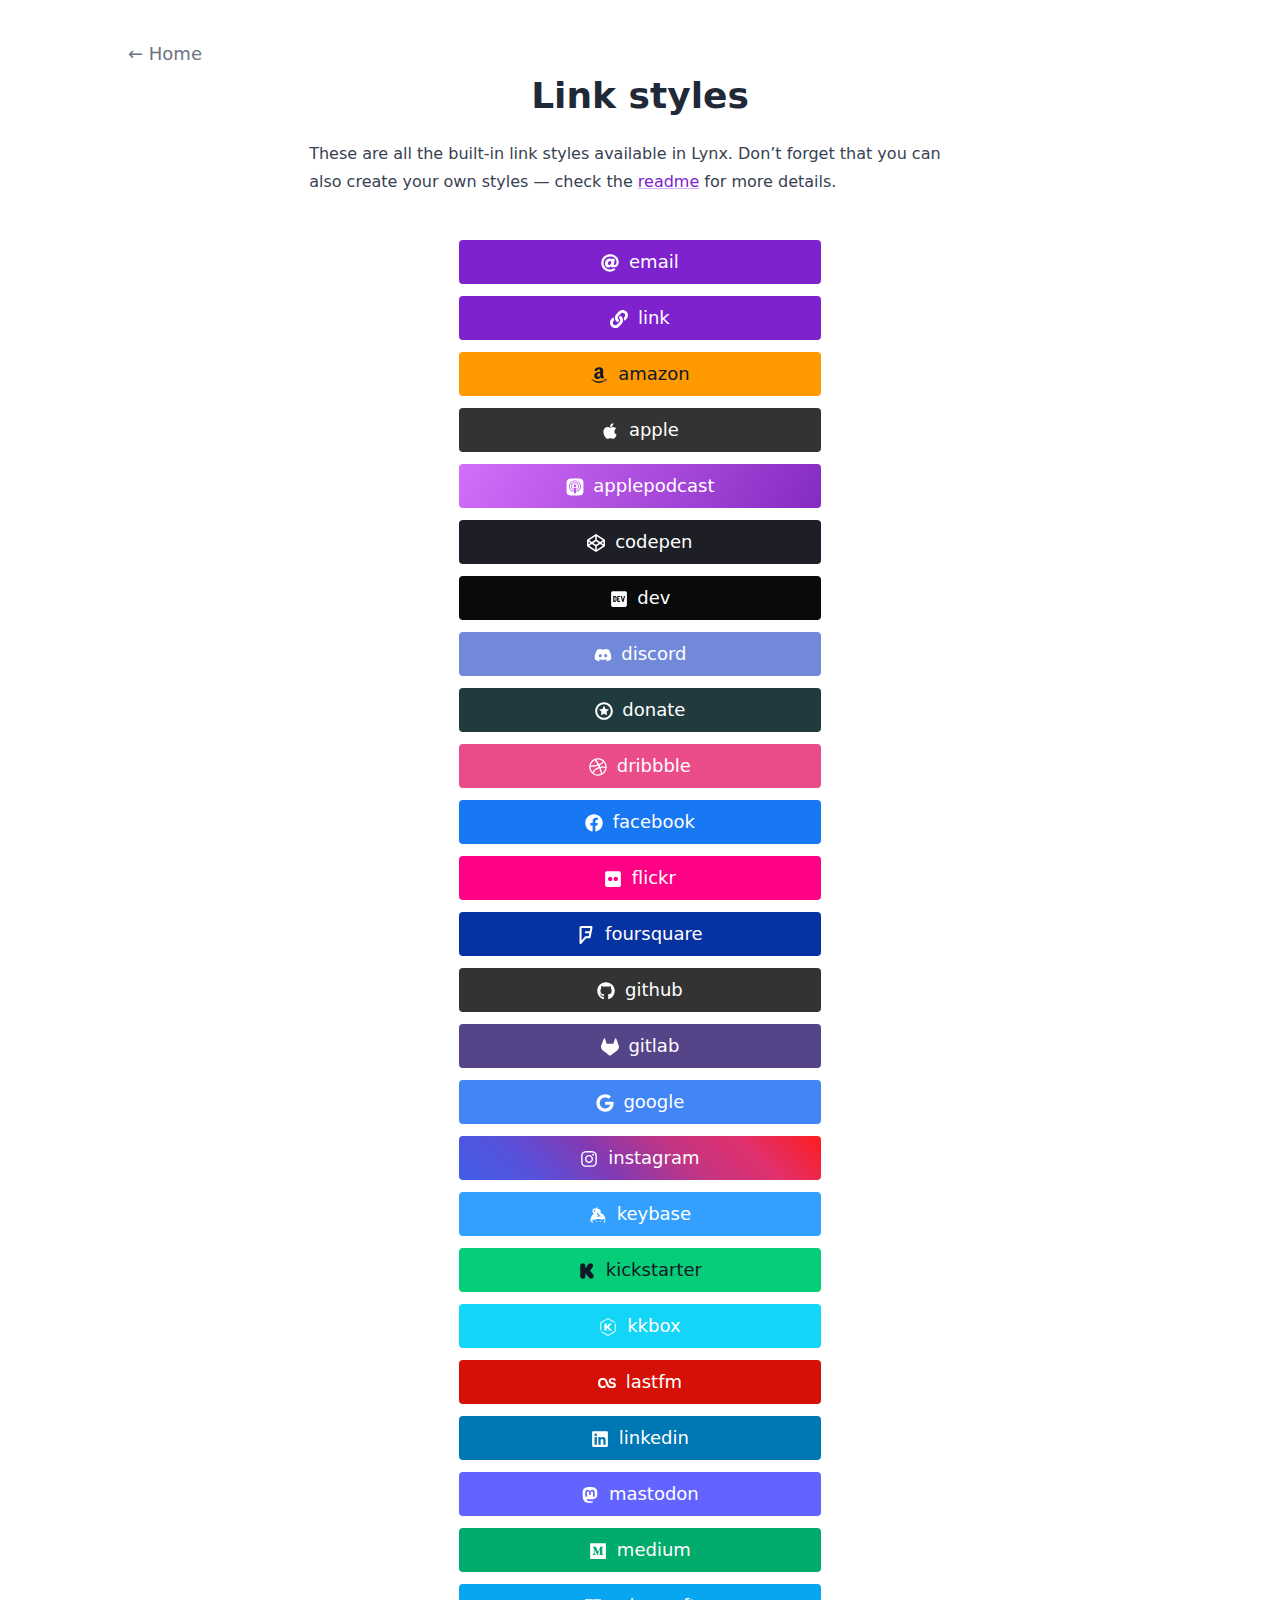
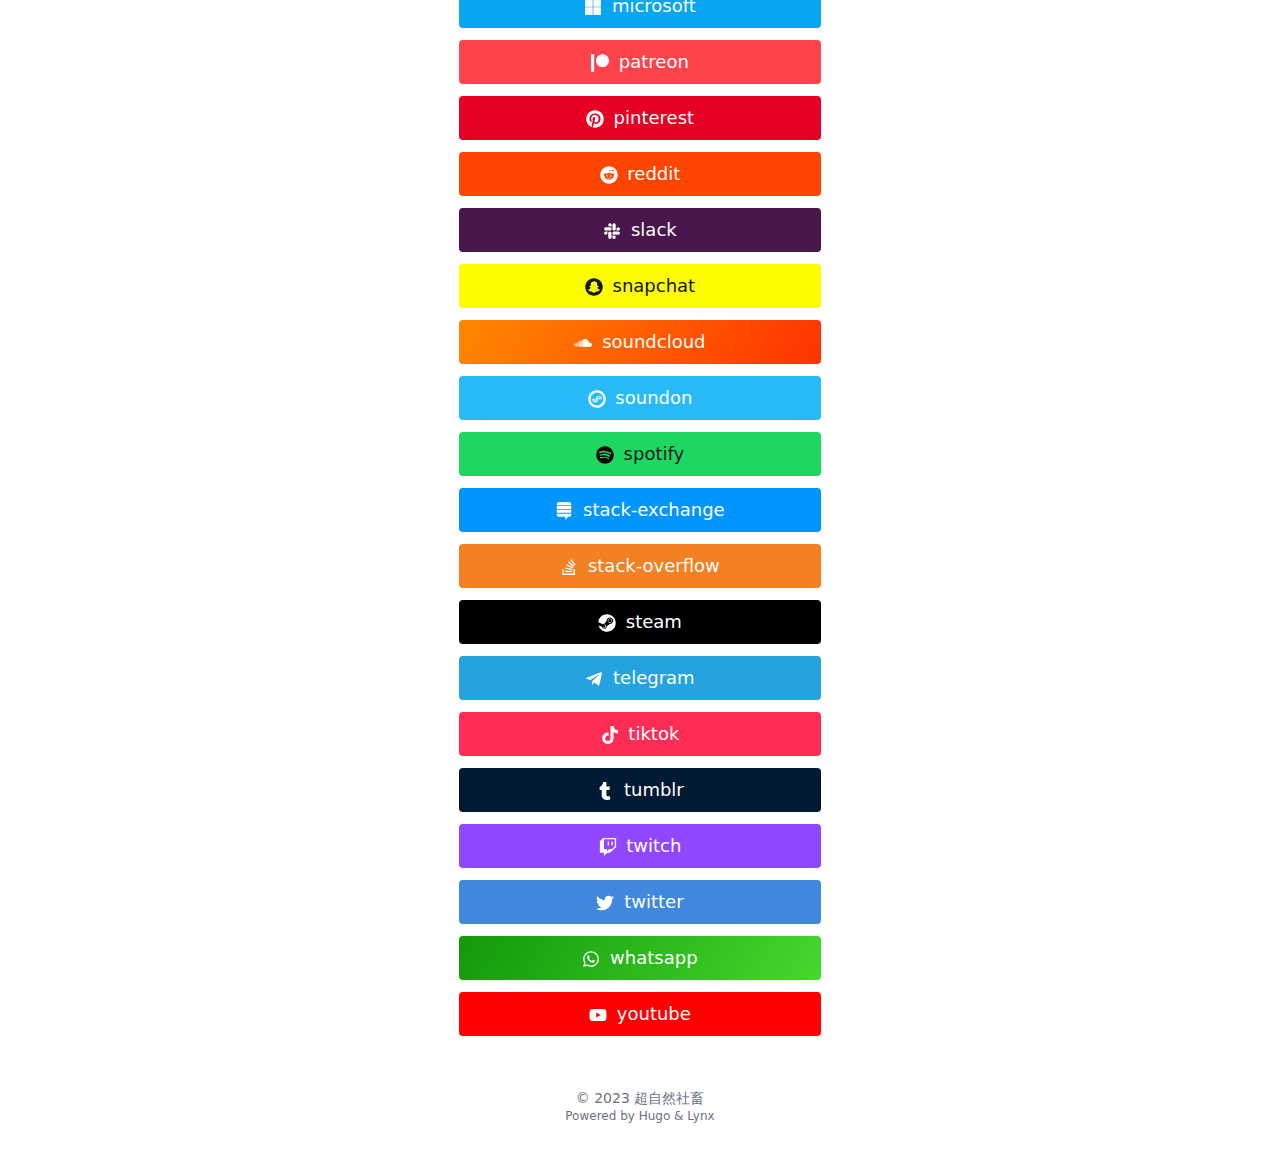
==== commit 1fd68df2: "BG test" ====
--- a/styles/index.html
+++ b/styles/index.html
@@ -7,14 +7,14 @@
   <meta name="viewport" content="width=device-width, initial-scale=1.0" />
   <meta http-equiv="X-UA-Compatible" content="ie=edge" />
   
-  <title>Link styles &middot; 測試</title>
-    <meta name="title" content="Link styles &middot; 測試" />
+  <title>Link styles &middot; 超自然社畜</title>
+    <meta name="title" content="Link styles &middot; 超自然社畜" />
   
   <meta name="description" content="" />
   
   
   
-  <link rel="canonical" href="/styles/" />
+  <link rel="canonical" href="https://liuanngo1478.github.io/styles/" />
   
   
   
@@ -27,14 +27,14 @@
   <link
     type="text/css"
     rel="stylesheet"
-    href="/css/main.bundle.min.8aeb8c2f6713e974db83038d2e176ee71fe43e779124f0eef22731e68df5c7ec5fd3cccecf2d9093b890f5bb307dc38aea1a0fc0b353f7844318008ac1b16dfb.css"
-    integrity="sha512-iuuML2cT6XTbgwONLhdu5x/kPneRJPDu8icx5o31x&#43;xf08zOzy2Qk7iQ9bswfcOK6hoPwLNT94RDGACKwbFt&#43;w=="
+    href="/css/main.bundle.min.f99f860fe9ba5d67bec68915ef7bdc44043b4475b6a375a534d924d9e13594e6439c3036a24421598b5c9fd869987cc0bd3d238795cf34f963ca681b85638ae2.css"
+    integrity="sha512-&#43;Z&#43;GD&#43;m6XWe&#43;xokV73vcRAQ7RHW2o3WlNNkk2eE1lOZDnDA2okQhWYtcn9hpmHzAvT0jh5XPNPljymgbhWOK4g=="
   />
   
   
-    <link rel="apple-touch-icon" sizes="180x180" href="/apple-touch-icon.png" />
-    <link rel="icon" type="image/png" sizes="32x32" href="/favicon-32x32.png" />
-    <link rel="icon" type="image/png" sizes="16x16" href="/favicon-16x16.png" />
+    <link rel="apple-touch-icon" sizes="180x180" href="/apple-touch-icon.jpg" />
+    <link rel="icon" type="image/jpg" sizes="32x32" href="/favicon-32x32.jpg" />
+    <link rel="icon" type="image/jpg" sizes="16x16" href="/favicon-16x16.jpg" />
     <link rel="manifest" href="/site.webmanifest" />
   
   
@@ -46,7 +46,7 @@
   <meta property="og:title" content="Link styles" />
 <meta property="og:description" content="These are all the built-in link styles available in Lynx. Don&rsquo;t forget that you can also create your own styles &mdash; check the readme for more details. email link amazon apple &lt;?xml version=&#34;1.0&#34; encoding=&#34;utf-8&#34;?&gt; applepodcast codepen dev discord &lt;?xml version=&#34;1.0&#34; encoding=&#34;utf-8&#34;?&gt; donate dribbble facebook flickr foursquare github gitlab google instagram keybase kickstarter &lt;?xml version=&#34;1.0&#34; encoding=&#34;utf-8&#34;?&gt; kkbox lastfm linkedin mastodon medium microsoft patreon pinterest reddit slack snapchat soundcloud &lt;?xml version=&#34;1.0&#34; encoding=&#34;utf-8&#34;?&gt; soundon &lt;?" />
 <meta property="og:type" content="article" />
-<meta property="og:url" content="/styles/" /><meta property="article:section" content="" />
+<meta property="og:url" content="https://liuanngo1478.github.io/styles/" /><meta property="article:section" content="" />
 
 
 
@@ -60,7 +60,7 @@
     <meta name="generator" content="Hugo 0.120.4">
   
   
-  <meta name="author" content="測試" />
+  <meta name="author" content="超自然社畜" />
   
     
       <link href="#ZgotmplZ" rel="me" />
@@ -91,14 +91,14 @@
 
 
 
-<script async src="https://www.googletagmanager.com/gtag/js?id=G-GYVXCGWZGB"></script>
+<script async src="https://www.googletagmanager.com/gtag/js?id=G-2J7NZFH4D3"></script>
 <script>
   window.dataLayer = window.dataLayer || [];
   function gtag(){dataLayer.push(arguments);}
   gtag('js', new Date());
 
-  gtag('config', 'G-GYVXCGWZGB');
-</script>  
+  gtag('config', 'G-2J7NZFH4D3');
+</script>
 
 </head>
 <body
@@ -999,7 +999,7 @@
     <p class="text-sm text-neutral-500 dark:text-neutral-400">
         &copy;
         2023
-        測試
+        超自然社畜
     </p>
     
     
--- a/css/main.bundle.min.f99f860fe9ba5d67bec68915ef7bdc44043b4475b6a375a534d924d9e13594e6439c3036a24421598b5c9fd869987cc0bd3d238795cf34f963ca681b85638ae2.css
+++ b/css/main.bundle.min.f99f860fe9ba5d67bec68915ef7bdc44043b4475b6a375a534d924d9e13594e6439c3036a24421598b5c9fd869987cc0bd3d238795cf34f963ca681b85638ae2.css
@@ -0,0 +1 @@
+/*!Lynx v1.3.1 | MIT License | https://github.com/jpanther/lynx*//*!tailwindcss v3.3.5 | MIT License | https://tailwindcss.com*/*,::before,::after{box-sizing:border-box;border-width:0;border-style:solid;border-color:initial}::before,::after{--tw-content:''}html{line-height:1.5;-webkit-text-size-adjust:100%;-moz-tab-size:4;-o-tab-size:4;tab-size:4;font-family:ui-sans-serif,system-ui,-apple-system,BlinkMacSystemFont,segoe ui,Roboto,helvetica neue,Arial,noto sans,sans-serif,apple color emoji,segoe ui emoji,segoe ui symbol,noto color emoji;font-feature-settings:normal;font-variation-settings:normal}body{margin:0;line-height:inherit}hr{height:0;color:inherit;border-top-width:1px}abbr:where([title]){-webkit-text-decoration:underline dotted;text-decoration:underline dotted}h1,h2,h3,h4,h5,h6{font-size:inherit;font-weight:inherit}a{color:inherit;text-decoration:inherit}b,strong{font-weight:bolder}code,kbd,samp,pre{font-family:ui-monospace,SFMono-Regular,Menlo,Monaco,Consolas,liberation mono,courier new,monospace;font-size:1em}small{font-size:80%}sub,sup{font-size:75%;line-height:0;position:relative;vertical-align:baseline}sub{bottom:-.25em}sup{top:-.5em}table{text-indent:0;border-color:inherit;border-collapse:collapse}button,input,optgroup,select,textarea{font-family:inherit;font-feature-settings:inherit;font-variation-settings:inherit;font-size:100%;font-weight:inherit;line-height:inherit;color:inherit;margin:0;padding:0}button,select{text-transform:none}button,[type=button],[type=reset],[type=submit]{-webkit-appearance:button;background-color:transparent;background-image:none}:-moz-focusring{outline:auto}:-moz-ui-invalid{box-shadow:none}progress{vertical-align:baseline}::-webkit-inner-spin-button,::-webkit-outer-spin-button{height:auto}[type=search]{-webkit-appearance:textfield;outline-offset:-2px}::-webkit-search-decoration{-webkit-appearance:none}::-webkit-file-upload-button{-webkit-appearance:button;font:inherit}summary{display:list-item}blockquote,dl,dd,h1,h2,h3,h4,h5,h6,hr,figure,p,pre{margin:0}fieldset{margin:0;padding:0}legend{padding:0}ol,ul,menu{list-style:none;margin:0;padding:0}dialog{padding:0}textarea{resize:vertical}input::-moz-placeholder,textarea::-moz-placeholder{opacity:1;color:#9ca3af}input::placeholder,textarea::placeholder{opacity:1;color:#9ca3af}button,[role=button]{cursor:pointer}:disabled{cursor:default}img,svg,video,canvas,audio,iframe,embed,object{display:block;vertical-align:middle}img,video{max-width:100%;height:auto}[hidden]{display:none}*,::before,::after{--tw-border-spacing-x:0;--tw-border-spacing-y:0;--tw-translate-x:0;--tw-translate-y:0;--tw-rotate:0;--tw-skew-x:0;--tw-skew-y:0;--tw-scale-x:1;--tw-scale-y:1;--tw-pan-x: ;--tw-pan-y: ;--tw-pinch-zoom: ;--tw-scroll-snap-strictness:proximity;--tw-gradient-from-position: ;--tw-gradient-via-position: ;--tw-gradient-to-position: ;--tw-ordinal: ;--tw-slashed-zero: ;--tw-numeric-figure: ;--tw-numeric-spacing: ;--tw-numeric-fraction: ;--tw-ring-inset: ;--tw-ring-offset-width:0px;--tw-ring-offset-color:#fff;--tw-ring-color:rgb(59 130 246 / 0.5);--tw-ring-offset-shadow:0 0 #0000;--tw-ring-shadow:0 0 #0000;--tw-shadow:0 0 #0000;--tw-shadow-colored:0 0 #0000;--tw-blur: ;--tw-brightness: ;--tw-contrast: ;--tw-grayscale: ;--tw-hue-rotate: ;--tw-invert: ;--tw-saturate: ;--tw-sepia: ;--tw-drop-shadow: ;--tw-backdrop-blur: ;--tw-backdrop-brightness: ;--tw-backdrop-contrast: ;--tw-backdrop-grayscale: ;--tw-backdrop-hue-rotate: ;--tw-backdrop-invert: ;--tw-backdrop-opacity: ;--tw-backdrop-saturate: ;--tw-backdrop-sepia: }::backdrop{--tw-border-spacing-x:0;--tw-border-spacing-y:0;--tw-translate-x:0;--tw-translate-y:0;--tw-rotate:0;--tw-skew-x:0;--tw-skew-y:0;--tw-scale-x:1;--tw-scale-y:1;--tw-pan-x: ;--tw-pan-y: ;--tw-pinch-zoom: ;--tw-scroll-snap-strictness:proximity;--tw-gradient-from-position: ;--tw-gradient-via-position: ;--tw-gradient-to-position: ;--tw-ordinal: ;--tw-slashed-zero: ;--tw-numeric-figure: ;--tw-numeric-spacing: ;--tw-numeric-fraction: ;--tw-ring-inset: ;--tw-ring-offset-width:0px;--tw-ring-offset-color:#fff;--tw-ring-color:rgb(59 130 246 / 0.5);--tw-ring-offset-shadow:0 0 #0000;--tw-ring-shadow:0 0 #0000;--tw-shadow:0 0 #0000;--tw-shadow-colored:0 0 #0000;--tw-blur: ;--tw-brightness: ;--tw-contrast: ;--tw-grayscale: ;--tw-hue-rotate: ;--tw-invert: ;--tw-saturate: ;--tw-sepia: ;--tw-drop-shadow: ;--tw-backdrop-blur: ;--tw-backdrop-brightness: ;--tw-backdrop-contrast: ;--tw-backdrop-grayscale: ;--tw-backdrop-hue-rotate: ;--tw-backdrop-invert: ;--tw-backdrop-opacity: ;--tw-backdrop-saturate: ;--tw-backdrop-sepia: }.prose{color:var(--tw-prose-body);max-width:65ch}.prose :where(p):not(:where([class~=not-prose],[class~=not-prose] *)){margin-top:1.25em;margin-bottom:1.25em}.prose :where([class~=lead]):not(:where([class~=not-prose],[class~=not-prose] *)){color:var(--tw-prose-lead);font-size:1.25em;line-height:1.6;margin-top:1.2em;margin-bottom:1.2em}.prose :where(a):not(:where([class~=not-prose],[class~=not-prose] *)){color:var(--tw-prose-links);text-decoration:underline;font-weight:500;text-decoration-color:#d8b4fe}.prose :where(a):not(:where([class~=not-prose],[class~=not-prose] *)):hover{text-decoration:none;background-color:#9333ea;border-radius:.09rem}.prose :where(strong):not(:where([class~=not-prose],[class~=not-prose] *)){color:var(--tw-prose-bold);font-weight:600}.prose :where(a strong):not(:where([class~=not-prose],[class~=not-prose] *)){color:inherit}.prose :where(blockquote strong):not(:where([class~=not-prose],[class~=not-prose] *)){color:inherit}.prose :where(thead th strong):not(:where([class~=not-prose],[class~=not-prose] *)){color:inherit}.prose :where(ol):not(:where([class~=not-prose],[class~=not-prose] *)){list-style-type:decimal;margin-top:1.25em;margin-bottom:1.25em;padding-left:1.625em}.prose :where(ol[type=A]):not(:where([class~=not-prose],[class~=not-prose] *)){list-style-type:upper-alpha}.prose :where(ol[type=a]):not(:where([class~=not-prose],[class~=not-prose] *)){list-style-type:lower-alpha}.prose :where(ol[type=As]):not(:where([class~=not-prose],[class~=not-prose] *)){list-style-type:upper-alpha}.prose :where(ol[type=as]):not(:where([class~=not-prose],[class~=not-prose] *)){list-style-type:lower-alpha}.prose :where(ol[type=I]):not(:where([class~=not-prose],[class~=not-prose] *)){list-style-type:upper-roman}.prose :where(ol[type=i]):not(:where([class~=not-prose],[class~=not-prose] *)){list-style-type:lower-roman}.prose :where(ol[type=Is]):not(:where([class~=not-prose],[class~=not-prose] *)){list-style-type:upper-roman}.prose :where(ol[type=is]):not(:where([class~=not-prose],[class~=not-prose] *)){list-style-type:lower-roman}.prose :where(ol[type="1"]):not(:where([class~=not-prose],[class~=not-prose] *)){list-style-type:decimal}.prose :where(ul):not(:where([class~=not-prose],[class~=not-prose] *)){list-style-type:disc;margin-top:1.25em;margin-bottom:1.25em;padding-left:1.625em}.prose :where(ol>li):not(:where([class~=not-prose],[class~=not-prose] *))::marker{font-weight:400;color:var(--tw-prose-counters)}.prose :where(ul>li):not(:where([class~=not-prose],[class~=not-prose] *))::marker{color:var(--tw-prose-bullets)}.prose :where(dt):not(:where([class~=not-prose],[class~=not-prose] *)){color:var(--tw-prose-headings);font-weight:600;margin-top:1.25em}.prose :where(hr):not(:where([class~=not-prose],[class~=not-prose] *)){border-color:var(--tw-prose-hr);border-top-width:1px;margin-top:3em;margin-bottom:3em}.prose :where(blockquote):not(:where([class~=not-prose],[class~=not-prose] *)){font-weight:500;font-style:italic;color:var(--tw-prose-quotes);border-left-width:.25rem;border-left-color:var(--tw-prose-quote-borders);quotes:"\201C""\201D""\2018""\2019";margin-top:1.6em;margin-bottom:1.6em;padding-left:1em}.prose :where(blockquote p:first-of-type):not(:where([class~=not-prose],[class~=not-prose] *))::before{content:open-quote}.prose :where(blockquote p:last-of-type):not(:where([class~=not-prose],[class~=not-prose] *))::after{content:close-quote}.prose :where(h1):not(:where([class~=not-prose],[class~=not-prose] *)){color:var(--tw-prose-headings);font-weight:800;font-size:2.25em;margin-top:0;margin-bottom:.8888889em;line-height:1.1111111}.prose :where(h1 strong):not(:where([class~=not-prose],[class~=not-prose] *)){font-weight:900;color:inherit}.prose :where(h2):not(:where([class~=not-prose],[class~=not-prose] *)){color:var(--tw-prose-headings);font-weight:700;font-size:1.5em;margin-top:2em;margin-bottom:1em;line-height:1.3333333}.prose :where(h2 strong):not(:where([class~=not-prose],[class~=not-prose] *)){font-weight:800;color:inherit}.prose :where(h3):not(:where([class~=not-prose],[class~=not-prose] *)){color:var(--tw-prose-headings);font-weight:600;font-size:1.25em;margin-top:1.6em;margin-bottom:.6em;line-height:1.6}.prose :where(h3 strong):not(:where([class~=not-prose],[class~=not-prose] *)){font-weight:700;color:inherit}.prose :where(h4):not(:where([class~=not-prose],[class~=not-prose] *)){color:var(--tw-prose-headings);font-weight:600;margin-top:1.5em;margin-bottom:.5em;line-height:1.5}.prose :where(h4 strong):not(:where([class~=not-prose],[class~=not-prose] *)){font-weight:700;color:inherit}.prose :where(img):not(:where([class~=not-prose],[class~=not-prose] *)){margin-top:2em;margin-bottom:2em}.prose :where(picture):not(:where([class~=not-prose],[class~=not-prose] *)){display:block;margin-top:2em;margin-bottom:2em}.prose :where(kbd):not(:where([class~=not-prose],[class~=not-prose] *)){font-weight:600;font-family:inherit;color:var(--tw-prose-kbd);box-shadow:0 0 0 1px rgb(var(--tw-prose-kbd-shadows)/10%),0 3px rgb(var(--tw-prose-kbd-shadows)/10%);font-size:.9rem;border-radius:.25rem;padding-top:.1875em;padding-right:.375em;padding-bottom:.1875em;padding-left:.375em;background-color:#e5e7eb;padding:.1rem .4rem}.prose :where(code):not(:where([class~=not-prose],[class~=not-prose] *)){color:var(--tw-prose-code);font-weight:600;font-size:.875em}.prose :where(code):not(:where([class~=not-prose],[class~=not-prose] *))::before{content:"`"}.prose :where(code):not(:where([class~=not-prose],[class~=not-prose] *))::after{content:"`"}.prose :where(a code):not(:where([class~=not-prose],[class~=not-prose] *)){color:var(--tw-prose-code)}.prose :where(h1 code):not(:where([class~=not-prose],[class~=not-prose] *)){color:inherit}.prose :where(h2 code):not(:where([class~=not-prose],[class~=not-prose] *)){color:inherit;font-size:.875em}.prose :where(h3 code):not(:where([class~=not-prose],[class~=not-prose] *)){color:inherit;font-size:.9em}.prose :where(h4 code):not(:where([class~=not-prose],[class~=not-prose] *)){color:inherit}.prose :where(blockquote code):not(:where([class~=not-prose],[class~=not-prose] *)){color:inherit}.prose :where(thead th code):not(:where([class~=not-prose],[class~=not-prose] *)){color:inherit}.prose :where(pre):not(:where([class~=not-prose],[class~=not-prose] *)){color:var(--tw-prose-pre-code);background-color:var(--tw-prose-pre-bg);overflow-x:auto;font-weight:400;font-size:.875em;line-height:1.7142857;margin-top:1.7142857em;margin-bottom:1.7142857em;border-radius:.375rem;padding-top:.8571429em;padding-right:1.1428571em;padding-bottom:.8571429em;padding-left:1.1428571em}.prose :where(pre code):not(:where([class~=not-prose],[class~=not-prose] *)){background-color:transparent;border-width:0;border-radius:0;padding:0;font-weight:inherit;color:inherit;font-size:inherit;font-family:inherit;line-height:inherit}.prose :where(pre code):not(:where([class~=not-prose],[class~=not-prose] *))::before{content:none}.prose :where(pre code):not(:where([class~=not-prose],[class~=not-prose] *))::after{content:none}.prose :where(table):not(:where([class~=not-prose],[class~=not-prose] *)){width:100%;table-layout:auto;text-align:left;margin-top:2em;margin-bottom:2em;font-size:.875em;line-height:1.7142857}.prose :where(thead):not(:where([class~=not-prose],[class~=not-prose] *)){border-bottom-width:1px;border-bottom-color:var(--tw-prose-th-borders)}.prose :where(thead th):not(:where([class~=not-prose],[class~=not-prose] *)){color:var(--tw-prose-headings);font-weight:600;vertical-align:bottom;padding-right:.5714286em;padding-bottom:.5714286em;padding-left:.5714286em}.prose :where(tbody tr):not(:where([class~=not-prose],[class~=not-prose] *)){border-bottom-width:1px;border-bottom-color:var(--tw-prose-td-borders)}.prose :where(tbody tr:last-child):not(:where([class~=not-prose],[class~=not-prose] *)){border-bottom-width:0}.prose :where(tbody td):not(:where([class~=not-prose],[class~=not-prose] *)){vertical-align:baseline}.prose :where(tfoot):not(:where([class~=not-prose],[class~=not-prose] *)){border-top-width:1px;border-top-color:var(--tw-prose-th-borders)}.prose :where(tfoot td):not(:where([class~=not-prose],[class~=not-prose] *)){vertical-align:top}.prose :where(figure>*):not(:where([class~=not-prose],[class~=not-prose] *)){margin-top:0;margin-bottom:0}.prose :where(figcaption):not(:where([class~=not-prose],[class~=not-prose] *)){color:var(--tw-prose-captions);font-size:.875em;line-height:1.4285714;margin-top:.8571429em}.prose{--tw-prose-body:#374151;--tw-prose-headings:#1f2937;--tw-prose-lead:#6b7280;--tw-prose-links:#7e22ce;--tw-prose-bold:#111827;--tw-prose-counters:#1f2937;--tw-prose-bullets:#6b7280;--tw-prose-hr:#e5e7eb;--tw-prose-quotes:#374151;--tw-prose-quote-borders:#e9d5ff;--tw-prose-captions:#6b7280;--tw-prose-kbd:#111827;--tw-prose-kbd-shadows:17 24 39;--tw-prose-code:#7e22ce;--tw-prose-pre-code:#374151;--tw-prose-pre-bg:#f9fafb;--tw-prose-th-borders:#6b7280;--tw-prose-td-borders:#d1d5db;--tw-prose-invert-body:#d1d5db;--tw-prose-invert-headings:#f9fafb;--tw-prose-invert-lead:#6b7280;--tw-prose-invert-links:#c084fc;--tw-prose-invert-bold:#fff;--tw-prose-invert-counters:#9ca3af;--tw-prose-invert-bullets:#4b5563;--tw-prose-invert-hr:#6b7280;--tw-prose-invert-quotes:#e5e7eb;--tw-prose-invert-quote-borders:#581c87;--tw-prose-invert-captions:#9ca3af;--tw-prose-invert-kbd:#fff;--tw-prose-invert-kbd-shadows:255 255 255;--tw-prose-invert-code:#c084fc;--tw-prose-invert-pre-code:#e5e7eb;--tw-prose-invert-pre-bg:#374151;--tw-prose-invert-th-borders:#6b7280;--tw-prose-invert-td-borders:#374151;font-size:1rem;line-height:1.75}.prose :where(picture>img):not(:where([class~=not-prose],[class~=not-prose] *)){margin-top:0;margin-bottom:0}.prose :where(video):not(:where([class~=not-prose],[class~=not-prose] *)){margin-top:2em;margin-bottom:2em}.prose :where(li):not(:where([class~=not-prose],[class~=not-prose] *)){margin-top:.5em;margin-bottom:.5em}.prose :where(ol>li):not(:where([class~=not-prose],[class~=not-prose] *)){padding-left:.375em}.prose :where(ul>li):not(:where([class~=not-prose],[class~=not-prose] *)){padding-left:.375em}.prose :where(.prose>ul>li p):not(:where([class~=not-prose],[class~=not-prose] *)){margin-top:.75em;margin-bottom:.75em}.prose :where(.prose>ul>li>*:first-child):not(:where([class~=not-prose],[class~=not-prose] *)){margin-top:1.25em}.prose :where(.prose>ul>li>*:last-child):not(:where([class~=not-prose],[class~=not-prose] *)){margin-bottom:1.25em}.prose :where(.prose>ol>li>*:first-child):not(:where([class~=not-prose],[class~=not-prose] *)){margin-top:1.25em}.prose :where(.prose>ol>li>*:last-child):not(:where([class~=not-prose],[class~=not-prose] *)){margin-bottom:1.25em}.prose :where(ul ul,ul ol,ol ul,ol ol):not(:where([class~=not-prose],[class~=not-prose] *)){margin-top:.75em;margin-bottom:.75em}.prose :where(dl):not(:where([class~=not-prose],[class~=not-prose] *)){margin-top:1.25em;margin-bottom:1.25em}.prose :where(dd):not(:where([class~=not-prose],[class~=not-prose] *)){margin-top:.5em;padding-left:1.625em}.prose :where(hr+*):not(:where([class~=not-prose],[class~=not-prose] *)){margin-top:0}.prose :where(h2+*):not(:where([class~=not-prose],[class~=not-prose] *)){margin-top:0}.prose :where(h3+*):not(:where([class~=not-prose],[class~=not-prose] *)){margin-top:0}.prose :where(h4+*):not(:where([class~=not-prose],[class~=not-prose] *)){margin-top:0}.prose :where(thead th:first-child):not(:where([class~=not-prose],[class~=not-prose] *)){padding-left:0}.prose :where(thead th:last-child):not(:where([class~=not-prose],[class~=not-prose] *)){padding-right:0}.prose :where(tbody td,tfoot td):not(:where([class~=not-prose],[class~=not-prose] *)){padding-top:.5714286em;padding-right:.5714286em;padding-bottom:.5714286em;padding-left:.5714286em}.prose :where(tbody td:first-child,tfoot td:first-child):not(:where([class~=not-prose],[class~=not-prose] *)){padding-left:0}.prose :where(tbody td:last-child,tfoot td:last-child):not(:where([class~=not-prose],[class~=not-prose] *)){padding-right:0}.prose :where(figure):not(:where([class~=not-prose],[class~=not-prose] *)){margin-top:2em;margin-bottom:2em}.prose :where(.prose>:first-child):not(:where([class~=not-prose],[class~=not-prose] *)){margin-top:0}.prose :where(.prose>:last-child):not(:where([class~=not-prose],[class~=not-prose] *)){margin-bottom:0}.prose :where(mark):not(:where([class~=not-prose],[class~=not-prose] *)){color:#1f2937;background-color:#e9d5ff;padding:.1rem .2rem;border-radius:.12rem}.icon svg{height:1em;width:1em}.link{--tw-bg-opacity:1;background-color:rgb(126 34 206/var(--tw-bg-opacity));--tw-text-opacity:1;color:rgb(255 255 255/var(--tw-text-opacity))}.link:hover{--tw-brightness:brightness(.9);filter:var(--tw-blur)var(--tw-brightness)var(--tw-contrast)var(--tw-grayscale)var(--tw-hue-rotate)var(--tw-invert)var(--tw-saturate)var(--tw-sepia)var(--tw-drop-shadow)}.link-amazon{--tw-text-opacity:1;color:rgb(17 24 39/var(--tw-text-opacity));background-color:#f90}.link-apple{background-color:#333}.link-applepodcast{background-color:#f80;background:linear-gradient(120deg,#d46efb,#842bc1)}.link-codepen{background-color:#1e1f26}.link-dev{background-color:#0a0a0a}.link-discord{background-color:#7289da}.link-donate{background-color:#203a3d}.link-dribbble{background-color:#ea4c89}.link-facebook{background-color:#1877f2}.link-flickr{background-color:#ff0184}.link-foursquare{background-color:#0732a2}.link-github{background-color:#333}.link-gitlab{background-color:#548}.link-google{background-color:#4285f4}.link-instagram{background-color:#c13584;background:linear-gradient(45deg,#405de6,#5851db,#833ab4,#c13584,#e1306c,#fd1d1d)}.link-keybase{background-color:#33a0ff}.link-kickstarter{--tw-text-opacity:1;color:rgb(17 24 39/var(--tw-text-opacity));background-color:#06ce78}.link-kkbox{background-color:#12d5f7}.link-lastfm{background-color:#d51007}.link-linkedin{background-color:#0077b5}.link-mastodon{background-color:#6364ff}.link-medium{background-color:#00ab6c}.link-microsoft{background-color:#08a6f0}.link-orcid{background-color:#a6ce39}.link-patreon{background-color:#ff434d}.link-pinterest{background-color:#e60023}.link-reddit{background-color:#ff4500}.link-researchgate{background-color:#40ba9c}.link-slack{background-color:#4a154b}.link-snapchat{--tw-text-opacity:1;color:rgb(17 24 39/var(--tw-text-opacity));background-color:#fffc00}.link-soundcloud{background-color:#f80;background:linear-gradient(120deg,#ff8800,#ff3300)}.link-soundon{background-color:#28baf9}.link-spotify{--tw-text-opacity:1;color:rgb(17 24 39/var(--tw-text-opacity));background-color:#1dd760}.link-steam{background-color:#000}.link-telegram{background-color:#25a3e1}.link-threads{background-color:#000}.link-tiktok{background-color:#fe2d55}.link-tumblr{background-color:#001935}.link-twitch{background-color:#9146ff}.link-twitter{background-color:#3f88de}.link-whatsapp{background-color:#45d82c;background:linear-gradient(120deg,#12990b,#45d82c)}.link-youtube{background-color:red}.link-stack-exchange{background-color:#0095ff}.link-stack-overflow{background-color:#f48024}.prose .chroma{border-radius:.375rem;--tw-bg-opacity:1;background-color:rgb(249 250 251/var(--tw-bg-opacity));--tw-text-opacity:1;color:rgb(55 65 81/var(--tw-text-opacity))}@media(prefers-color-scheme:dark){.prose .chroma{--tw-bg-opacity:1;background-color:rgb(55 65 81/var(--tw-bg-opacity));--tw-text-opacity:1;color:rgb(229 231 235/var(--tw-text-opacity))}}.relative{position:relative}.m-auto{margin:auto}.\!mb-9{margin-bottom:2.25rem!important}.mb-2{margin-bottom:.5rem}.mb-3{margin-bottom:.75rem}.mb-6{margin-bottom:1.5rem}.mr-1{margin-right:.25rem}.mt-10{margin-top:2.5rem}.mt-2{margin-top:.5rem}.mt-4{margin-top:1rem}.block{display:block}.inline-block{display:inline-block}.flex{display:flex}.h-36{height:9rem}.h-full{height:100%}.h-screen{height:100vh}.w-36{width:9rem}.min-w-full{min-width:100%}.max-w-7xl{max-width:80rem}.flex-grow{flex-grow:1}.flex-col{flex-direction:column}.flex-wrap{flex-wrap:wrap}.items-center{align-items:center}.justify-center{justify-content:center}.place-self-start{place-self:start}.rounded{border-radius:.25rem}.rounded-full{border-radius:9999px}.px-6{padding-left:1.5rem;padding-right:1.5rem}.py-10{padding-top:2.5rem;padding-bottom:2.5rem}.py-2{padding-top:.5rem;padding-bottom:.5rem}.pt-5{padding-top:1.25rem}.text-center{text-align:center}.align-text-bottom{vertical-align:text-bottom}.text-4xl{font-size:2.25rem;line-height:2.5rem}.text-lg{font-size:1.125rem;line-height:1.75rem}.text-sm{font-size:.875rem;line-height:1.25rem}.text-xl{font-size:1.25rem;line-height:1.75rem}.text-xs{font-size:.75rem;line-height:1rem}.font-extrabold{font-weight:800}.leading-7{line-height:1.75rem}.text-neutral-400{--tw-text-opacity:1;color:rgb(156 163 175/var(--tw-text-opacity))}.text-neutral-500{--tw-text-opacity:1;color:rgb(107 114 128/var(--tw-text-opacity))}.text-neutral-800{--tw-text-opacity:1;color:rgb(31 41 55/var(--tw-text-opacity))}.text-neutral-900{--tw-text-opacity:1;color:rgb(17 24 39/var(--tw-text-opacity))}@media(prefers-color-scheme:dark){.dark\:prose-invert{--tw-prose-body:var(--tw-prose-invert-body);--tw-prose-headings:var(--tw-prose-invert-headings);--tw-prose-lead:var(--tw-prose-invert-lead);--tw-prose-links:var(--tw-prose-invert-links);--tw-prose-bold:var(--tw-prose-invert-bold);--tw-prose-counters:var(--tw-prose-invert-counters);--tw-prose-bullets:var(--tw-prose-invert-bullets);--tw-prose-hr:var(--tw-prose-invert-hr);--tw-prose-quotes:var(--tw-prose-invert-quotes);--tw-prose-quote-borders:var(--tw-prose-invert-quote-borders);--tw-prose-captions:var(--tw-prose-invert-captions);--tw-prose-kbd:var(--tw-prose-invert-kbd);--tw-prose-kbd-shadows:var(--tw-prose-invert-kbd-shadows);--tw-prose-code:var(--tw-prose-invert-code);--tw-prose-pre-code:var(--tw-prose-invert-pre-code);--tw-prose-pre-bg:var(--tw-prose-invert-pre-bg);--tw-prose-th-borders:var(--tw-prose-invert-th-borders);--tw-prose-td-borders:var(--tw-prose-invert-td-borders)}.dark\:prose-invert :where(a):not(:where([class~=not-prose],[class~=not-prose] *)){text-decoration-color:#4b5563}.dark\:prose-invert :where(kbd):not(:where([class~=not-prose],[class~=not-prose] *)){color:#e5e7eb;background-color:#374151}.dark\:prose-invert :where(mark):not(:where([class~=not-prose],[class~=not-prose] *)){background-color:#c084fc}}.hover\:text-primary-500:hover{--tw-text-opacity:1;color:rgb(168 85 247/var(--tw-text-opacity))}.hover\:underline:hover{text-decoration-line:underline}.hover\:decoration-primary-400:hover{text-decoration-color:#c084fc}@media(prefers-color-scheme:dark){.dark\:bg-image{background-image:url(../../../static/placeholder.jpg);background-size:contain}.dark\:bg-neutral-800{--tw-bg-opacity:1;background-color:rgb(31 41 55/var(--tw-bg-opacity))}.dark\:text-neutral-400{--tw-text-opacity:1;color:rgb(156 163 175/var(--tw-text-opacity))}.dark\:text-neutral-500{--tw-text-opacity:1;color:rgb(107 114 128/var(--tw-text-opacity))}.dark\:text-white{--tw-text-opacity:1;color:rgb(255 255 255/var(--tw-text-opacity))}}@media(min-width:640px){.sm\:min-w-0{min-width:0}.sm\:px-14{padding-left:3.5rem;padding-right:3.5rem}.sm\:px-24{padding-left:6rem;padding-right:6rem}}@media(min-width:768px){.md\:px-24{padding-left:6rem;padding-right:6rem}}@media(min-width:1024px){.lg\:px-32{padding-left:8rem;padding-right:8rem}}.background{background-image:url(/themes/lynx/static/placeholder.jpg);background-size:contain}.link-font-awesome{background:#833ab4;background:linear-gradient( 90deg,#833ab4 0%,#fd1d1d 50%,#fcb045 100% )}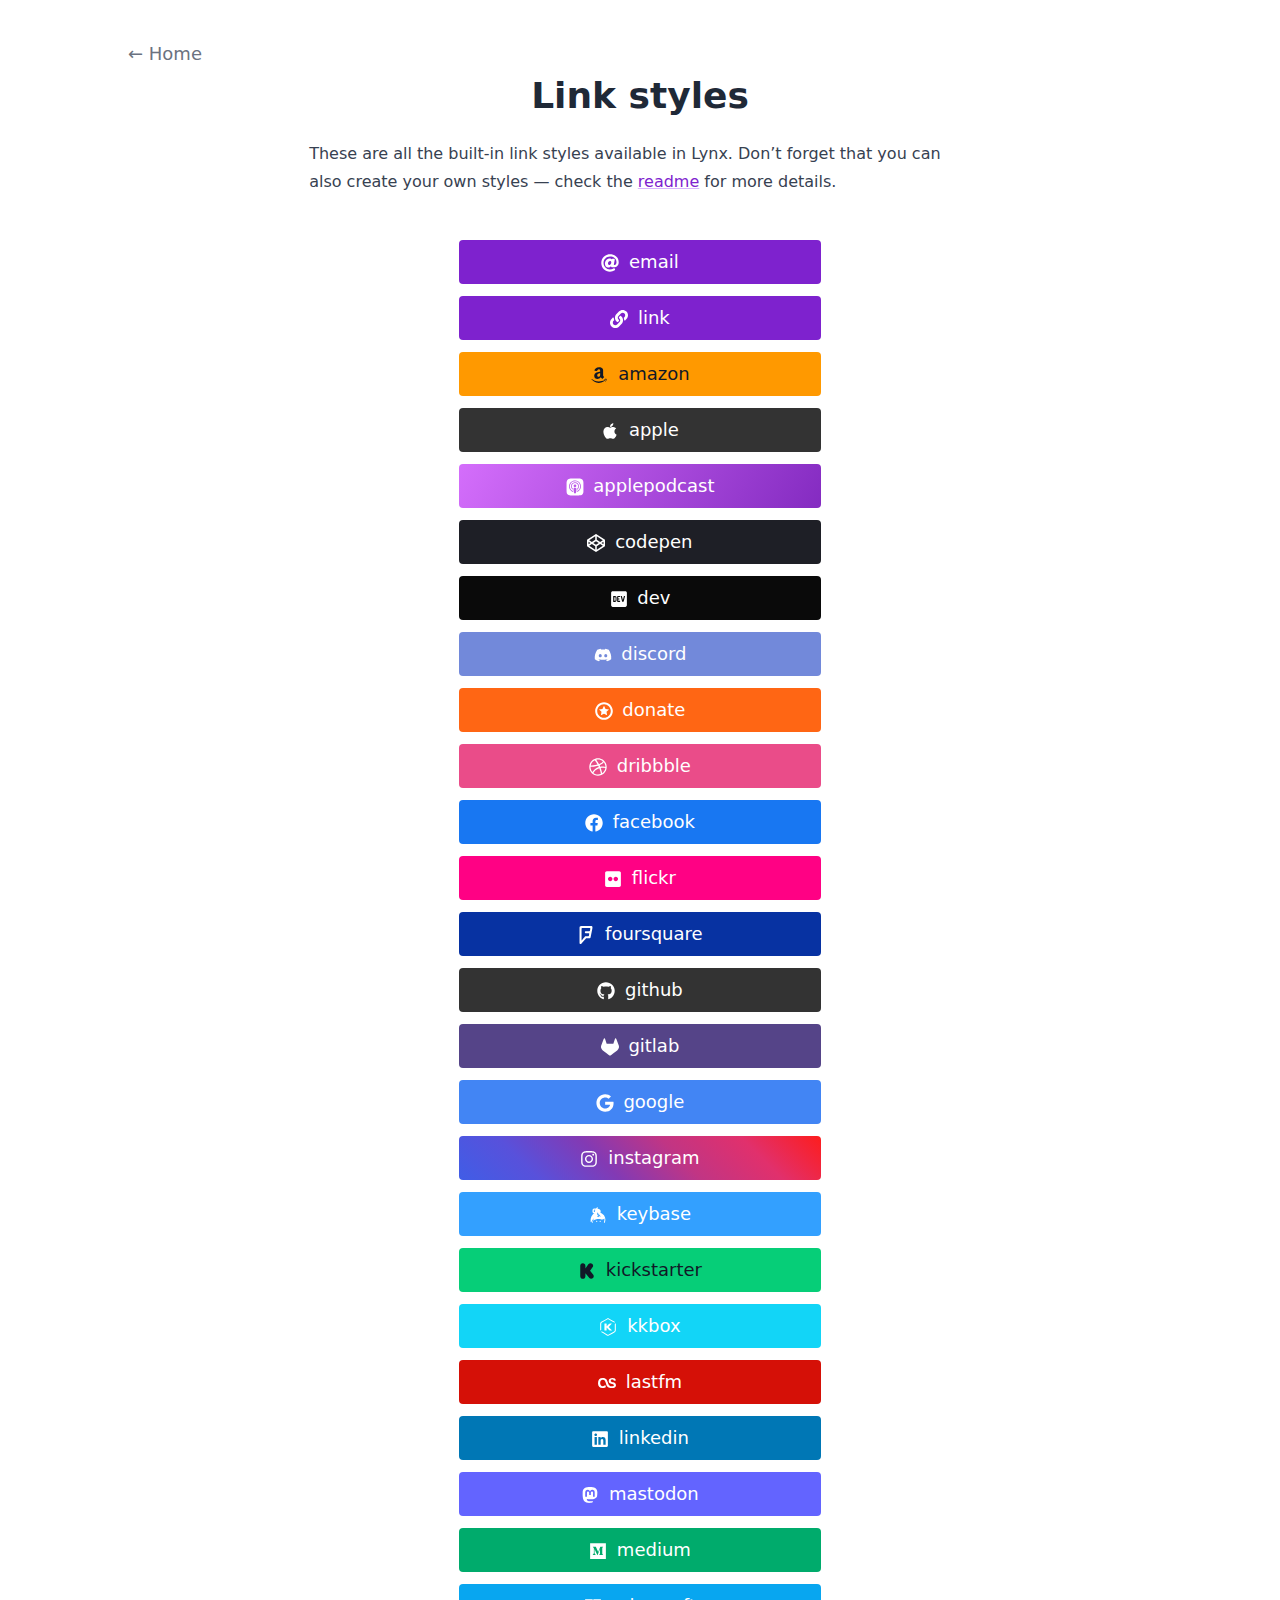
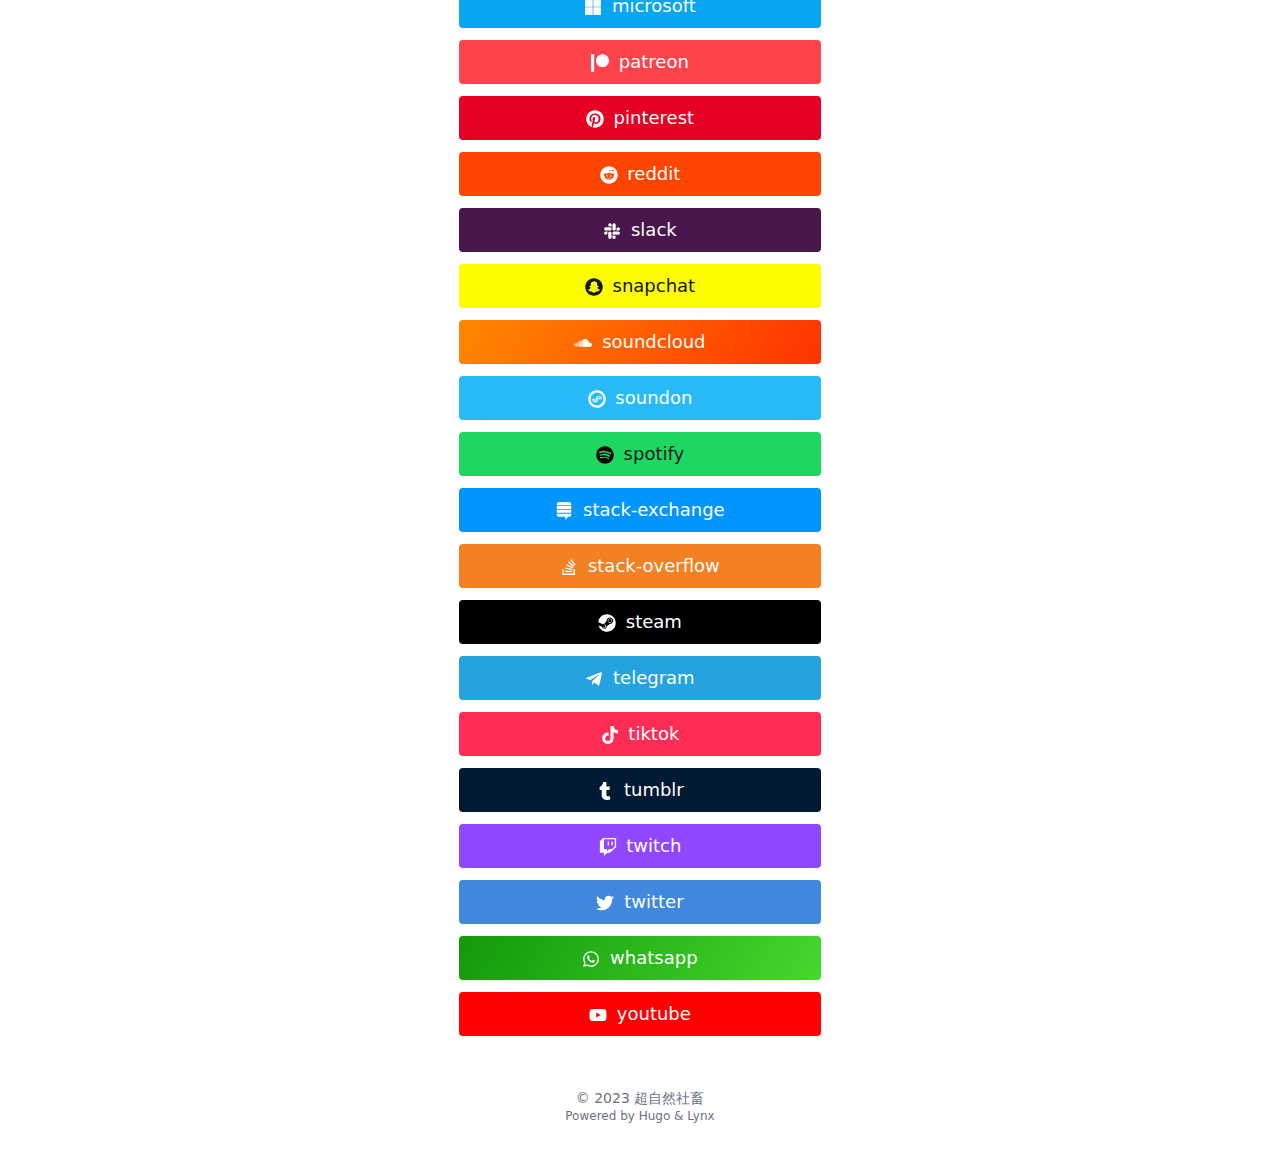
==== commit c69a4226: "button color setting" ====
--- a/styles/index.html
+++ b/styles/index.html
@@ -27,8 +27,8 @@
   <link
     type="text/css"
     rel="stylesheet"
-    href="/css/main.bundle.min.f99f860fe9ba5d67bec68915ef7bdc44043b4475b6a375a534d924d9e13594e6439c3036a24421598b5c9fd869987cc0bd3d238795cf34f963ca681b85638ae2.css"
-    integrity="sha512-&#43;Z&#43;GD&#43;m6XWe&#43;xokV73vcRAQ7RHW2o3WlNNkk2eE1lOZDnDA2okQhWYtcn9hpmHzAvT0jh5XPNPljymgbhWOK4g=="
+    href="/css/main.bundle.min.6bda903a50ed9292a1d128307f1b1a008f59cc54edb795a1bd33a8778a84317d7d24a2eee71014d136d2765e3c49d465c0215832c72e93f5297e475ecf3ba5f6.css"
+    integrity="sha512-a9qQOlDtkpKh0SgwfxsaAI9ZzFTtt5WhvTOod4qEMX19JKLu5xAU0TbSdl48SdRlwCFYMscuk/Upfkdezzul9g=="
   />
   
   
--- a/css/main.bundle.min.6bda903a50ed9292a1d128307f1b1a008f59cc54edb795a1bd33a8778a84317d7d24a2eee71014d136d2765e3c49d465c0215832c72e93f5297e475ecf3ba5f6.css
+++ b/css/main.bundle.min.6bda903a50ed9292a1d128307f1b1a008f59cc54edb795a1bd33a8778a84317d7d24a2eee71014d136d2765e3c49d465c0215832c72e93f5297e475ecf3ba5f6.css
@@ -0,0 +1 @@
+/*!Lynx v1.3.1 | MIT License | https://github.com/jpanther/lynx*//*!tailwindcss v3.3.5 | MIT License | https://tailwindcss.com*/*,::before,::after{box-sizing:border-box;border-width:0;border-style:solid;border-color:initial}::before,::after{--tw-content:''}html{line-height:1.5;-webkit-text-size-adjust:100%;-moz-tab-size:4;-o-tab-size:4;tab-size:4;font-family:ui-sans-serif,system-ui,-apple-system,BlinkMacSystemFont,segoe ui,Roboto,helvetica neue,Arial,noto sans,sans-serif,apple color emoji,segoe ui emoji,segoe ui symbol,noto color emoji;font-feature-settings:normal;font-variation-settings:normal}body{margin:0;line-height:inherit}hr{height:0;color:inherit;border-top-width:1px}abbr:where([title]){-webkit-text-decoration:underline dotted;text-decoration:underline dotted}h1,h2,h3,h4,h5,h6{font-size:inherit;font-weight:inherit}a{color:inherit;text-decoration:inherit}b,strong{font-weight:bolder}code,kbd,samp,pre{font-family:ui-monospace,SFMono-Regular,Menlo,Monaco,Consolas,liberation mono,courier new,monospace;font-size:1em}small{font-size:80%}sub,sup{font-size:75%;line-height:0;position:relative;vertical-align:baseline}sub{bottom:-.25em}sup{top:-.5em}table{text-indent:0;border-color:inherit;border-collapse:collapse}button,input,optgroup,select,textarea{font-family:inherit;font-feature-settings:inherit;font-variation-settings:inherit;font-size:100%;font-weight:inherit;line-height:inherit;color:inherit;margin:0;padding:0}button,select{text-transform:none}button,[type=button],[type=reset],[type=submit]{-webkit-appearance:button;background-color:transparent;background-image:none}:-moz-focusring{outline:auto}:-moz-ui-invalid{box-shadow:none}progress{vertical-align:baseline}::-webkit-inner-spin-button,::-webkit-outer-spin-button{height:auto}[type=search]{-webkit-appearance:textfield;outline-offset:-2px}::-webkit-search-decoration{-webkit-appearance:none}::-webkit-file-upload-button{-webkit-appearance:button;font:inherit}summary{display:list-item}blockquote,dl,dd,h1,h2,h3,h4,h5,h6,hr,figure,p,pre{margin:0}fieldset{margin:0;padding:0}legend{padding:0}ol,ul,menu{list-style:none;margin:0;padding:0}dialog{padding:0}textarea{resize:vertical}input::-moz-placeholder,textarea::-moz-placeholder{opacity:1;color:#9ca3af}input::placeholder,textarea::placeholder{opacity:1;color:#9ca3af}button,[role=button]{cursor:pointer}:disabled{cursor:default}img,svg,video,canvas,audio,iframe,embed,object{display:block;vertical-align:middle}img,video{max-width:100%;height:auto}[hidden]{display:none}*,::before,::after{--tw-border-spacing-x:0;--tw-border-spacing-y:0;--tw-translate-x:0;--tw-translate-y:0;--tw-rotate:0;--tw-skew-x:0;--tw-skew-y:0;--tw-scale-x:1;--tw-scale-y:1;--tw-pan-x: ;--tw-pan-y: ;--tw-pinch-zoom: ;--tw-scroll-snap-strictness:proximity;--tw-gradient-from-position: ;--tw-gradient-via-position: ;--tw-gradient-to-position: ;--tw-ordinal: ;--tw-slashed-zero: ;--tw-numeric-figure: ;--tw-numeric-spacing: ;--tw-numeric-fraction: ;--tw-ring-inset: ;--tw-ring-offset-width:0px;--tw-ring-offset-color:#fff;--tw-ring-color:rgb(59 130 246 / 0.5);--tw-ring-offset-shadow:0 0 #0000;--tw-ring-shadow:0 0 #0000;--tw-shadow:0 0 #0000;--tw-shadow-colored:0 0 #0000;--tw-blur: ;--tw-brightness: ;--tw-contrast: ;--tw-grayscale: ;--tw-hue-rotate: ;--tw-invert: ;--tw-saturate: ;--tw-sepia: ;--tw-drop-shadow: ;--tw-backdrop-blur: ;--tw-backdrop-brightness: ;--tw-backdrop-contrast: ;--tw-backdrop-grayscale: ;--tw-backdrop-hue-rotate: ;--tw-backdrop-invert: ;--tw-backdrop-opacity: ;--tw-backdrop-saturate: ;--tw-backdrop-sepia: }::backdrop{--tw-border-spacing-x:0;--tw-border-spacing-y:0;--tw-translate-x:0;--tw-translate-y:0;--tw-rotate:0;--tw-skew-x:0;--tw-skew-y:0;--tw-scale-x:1;--tw-scale-y:1;--tw-pan-x: ;--tw-pan-y: ;--tw-pinch-zoom: ;--tw-scroll-snap-strictness:proximity;--tw-gradient-from-position: ;--tw-gradient-via-position: ;--tw-gradient-to-position: ;--tw-ordinal: ;--tw-slashed-zero: ;--tw-numeric-figure: ;--tw-numeric-spacing: ;--tw-numeric-fraction: ;--tw-ring-inset: ;--tw-ring-offset-width:0px;--tw-ring-offset-color:#fff;--tw-ring-color:rgb(59 130 246 / 0.5);--tw-ring-offset-shadow:0 0 #0000;--tw-ring-shadow:0 0 #0000;--tw-shadow:0 0 #0000;--tw-shadow-colored:0 0 #0000;--tw-blur: ;--tw-brightness: ;--tw-contrast: ;--tw-grayscale: ;--tw-hue-rotate: ;--tw-invert: ;--tw-saturate: ;--tw-sepia: ;--tw-drop-shadow: ;--tw-backdrop-blur: ;--tw-backdrop-brightness: ;--tw-backdrop-contrast: ;--tw-backdrop-grayscale: ;--tw-backdrop-hue-rotate: ;--tw-backdrop-invert: ;--tw-backdrop-opacity: ;--tw-backdrop-saturate: ;--tw-backdrop-sepia: }.prose{color:var(--tw-prose-body);max-width:65ch}.prose :where(p):not(:where([class~=not-prose],[class~=not-prose] *)){margin-top:1.25em;margin-bottom:1.25em}.prose :where([class~=lead]):not(:where([class~=not-prose],[class~=not-prose] *)){color:var(--tw-prose-lead);font-size:1.25em;line-height:1.6;margin-top:1.2em;margin-bottom:1.2em}.prose :where(a):not(:where([class~=not-prose],[class~=not-prose] *)){color:var(--tw-prose-links);text-decoration:underline;font-weight:500;text-decoration-color:#d8b4fe}.prose :where(a):not(:where([class~=not-prose],[class~=not-prose] *)):hover{text-decoration:none;background-color:#9333ea;border-radius:.09rem}.prose :where(strong):not(:where([class~=not-prose],[class~=not-prose] *)){color:var(--tw-prose-bold);font-weight:600}.prose :where(a strong):not(:where([class~=not-prose],[class~=not-prose] *)){color:inherit}.prose :where(blockquote strong):not(:where([class~=not-prose],[class~=not-prose] *)){color:inherit}.prose :where(thead th strong):not(:where([class~=not-prose],[class~=not-prose] *)){color:inherit}.prose :where(ol):not(:where([class~=not-prose],[class~=not-prose] *)){list-style-type:decimal;margin-top:1.25em;margin-bottom:1.25em;padding-left:1.625em}.prose :where(ol[type=A]):not(:where([class~=not-prose],[class~=not-prose] *)){list-style-type:upper-alpha}.prose :where(ol[type=a]):not(:where([class~=not-prose],[class~=not-prose] *)){list-style-type:lower-alpha}.prose :where(ol[type=As]):not(:where([class~=not-prose],[class~=not-prose] *)){list-style-type:upper-alpha}.prose :where(ol[type=as]):not(:where([class~=not-prose],[class~=not-prose] *)){list-style-type:lower-alpha}.prose :where(ol[type=I]):not(:where([class~=not-prose],[class~=not-prose] *)){list-style-type:upper-roman}.prose :where(ol[type=i]):not(:where([class~=not-prose],[class~=not-prose] *)){list-style-type:lower-roman}.prose :where(ol[type=Is]):not(:where([class~=not-prose],[class~=not-prose] *)){list-style-type:upper-roman}.prose :where(ol[type=is]):not(:where([class~=not-prose],[class~=not-prose] *)){list-style-type:lower-roman}.prose :where(ol[type="1"]):not(:where([class~=not-prose],[class~=not-prose] *)){list-style-type:decimal}.prose :where(ul):not(:where([class~=not-prose],[class~=not-prose] *)){list-style-type:disc;margin-top:1.25em;margin-bottom:1.25em;padding-left:1.625em}.prose :where(ol>li):not(:where([class~=not-prose],[class~=not-prose] *))::marker{font-weight:400;color:var(--tw-prose-counters)}.prose :where(ul>li):not(:where([class~=not-prose],[class~=not-prose] *))::marker{color:var(--tw-prose-bullets)}.prose :where(dt):not(:where([class~=not-prose],[class~=not-prose] *)){color:var(--tw-prose-headings);font-weight:600;margin-top:1.25em}.prose :where(hr):not(:where([class~=not-prose],[class~=not-prose] *)){border-color:var(--tw-prose-hr);border-top-width:1px;margin-top:3em;margin-bottom:3em}.prose :where(blockquote):not(:where([class~=not-prose],[class~=not-prose] *)){font-weight:500;font-style:italic;color:var(--tw-prose-quotes);border-left-width:.25rem;border-left-color:var(--tw-prose-quote-borders);quotes:"\201C""\201D""\2018""\2019";margin-top:1.6em;margin-bottom:1.6em;padding-left:1em}.prose :where(blockquote p:first-of-type):not(:where([class~=not-prose],[class~=not-prose] *))::before{content:open-quote}.prose :where(blockquote p:last-of-type):not(:where([class~=not-prose],[class~=not-prose] *))::after{content:close-quote}.prose :where(h1):not(:where([class~=not-prose],[class~=not-prose] *)){color:var(--tw-prose-headings);font-weight:800;font-size:2.25em;margin-top:0;margin-bottom:.8888889em;line-height:1.1111111}.prose :where(h1 strong):not(:where([class~=not-prose],[class~=not-prose] *)){font-weight:900;color:inherit}.prose :where(h2):not(:where([class~=not-prose],[class~=not-prose] *)){color:var(--tw-prose-headings);font-weight:700;font-size:1.5em;margin-top:2em;margin-bottom:1em;line-height:1.3333333}.prose :where(h2 strong):not(:where([class~=not-prose],[class~=not-prose] *)){font-weight:800;color:inherit}.prose :where(h3):not(:where([class~=not-prose],[class~=not-prose] *)){color:var(--tw-prose-headings);font-weight:600;font-size:1.25em;margin-top:1.6em;margin-bottom:.6em;line-height:1.6}.prose :where(h3 strong):not(:where([class~=not-prose],[class~=not-prose] *)){font-weight:700;color:inherit}.prose :where(h4):not(:where([class~=not-prose],[class~=not-prose] *)){color:var(--tw-prose-headings);font-weight:600;margin-top:1.5em;margin-bottom:.5em;line-height:1.5}.prose :where(h4 strong):not(:where([class~=not-prose],[class~=not-prose] *)){font-weight:700;color:inherit}.prose :where(img):not(:where([class~=not-prose],[class~=not-prose] *)){margin-top:2em;margin-bottom:2em}.prose :where(picture):not(:where([class~=not-prose],[class~=not-prose] *)){display:block;margin-top:2em;margin-bottom:2em}.prose :where(kbd):not(:where([class~=not-prose],[class~=not-prose] *)){font-weight:600;font-family:inherit;color:var(--tw-prose-kbd);box-shadow:0 0 0 1px rgb(var(--tw-prose-kbd-shadows)/10%),0 3px rgb(var(--tw-prose-kbd-shadows)/10%);font-size:.9rem;border-radius:.25rem;padding-top:.1875em;padding-right:.375em;padding-bottom:.1875em;padding-left:.375em;background-color:#e5e7eb;padding:.1rem .4rem}.prose :where(code):not(:where([class~=not-prose],[class~=not-prose] *)){color:var(--tw-prose-code);font-weight:600;font-size:.875em}.prose :where(code):not(:where([class~=not-prose],[class~=not-prose] *))::before{content:"`"}.prose :where(code):not(:where([class~=not-prose],[class~=not-prose] *))::after{content:"`"}.prose :where(a code):not(:where([class~=not-prose],[class~=not-prose] *)){color:var(--tw-prose-code)}.prose :where(h1 code):not(:where([class~=not-prose],[class~=not-prose] *)){color:inherit}.prose :where(h2 code):not(:where([class~=not-prose],[class~=not-prose] *)){color:inherit;font-size:.875em}.prose :where(h3 code):not(:where([class~=not-prose],[class~=not-prose] *)){color:inherit;font-size:.9em}.prose :where(h4 code):not(:where([class~=not-prose],[class~=not-prose] *)){color:inherit}.prose :where(blockquote code):not(:where([class~=not-prose],[class~=not-prose] *)){color:inherit}.prose :where(thead th code):not(:where([class~=not-prose],[class~=not-prose] *)){color:inherit}.prose :where(pre):not(:where([class~=not-prose],[class~=not-prose] *)){color:var(--tw-prose-pre-code);background-color:var(--tw-prose-pre-bg);overflow-x:auto;font-weight:400;font-size:.875em;line-height:1.7142857;margin-top:1.7142857em;margin-bottom:1.7142857em;border-radius:.375rem;padding-top:.8571429em;padding-right:1.1428571em;padding-bottom:.8571429em;padding-left:1.1428571em}.prose :where(pre code):not(:where([class~=not-prose],[class~=not-prose] *)){background-color:transparent;border-width:0;border-radius:0;padding:0;font-weight:inherit;color:inherit;font-size:inherit;font-family:inherit;line-height:inherit}.prose :where(pre code):not(:where([class~=not-prose],[class~=not-prose] *))::before{content:none}.prose :where(pre code):not(:where([class~=not-prose],[class~=not-prose] *))::after{content:none}.prose :where(table):not(:where([class~=not-prose],[class~=not-prose] *)){width:100%;table-layout:auto;text-align:left;margin-top:2em;margin-bottom:2em;font-size:.875em;line-height:1.7142857}.prose :where(thead):not(:where([class~=not-prose],[class~=not-prose] *)){border-bottom-width:1px;border-bottom-color:var(--tw-prose-th-borders)}.prose :where(thead th):not(:where([class~=not-prose],[class~=not-prose] *)){color:var(--tw-prose-headings);font-weight:600;vertical-align:bottom;padding-right:.5714286em;padding-bottom:.5714286em;padding-left:.5714286em}.prose :where(tbody tr):not(:where([class~=not-prose],[class~=not-prose] *)){border-bottom-width:1px;border-bottom-color:var(--tw-prose-td-borders)}.prose :where(tbody tr:last-child):not(:where([class~=not-prose],[class~=not-prose] *)){border-bottom-width:0}.prose :where(tbody td):not(:where([class~=not-prose],[class~=not-prose] *)){vertical-align:baseline}.prose :where(tfoot):not(:where([class~=not-prose],[class~=not-prose] *)){border-top-width:1px;border-top-color:var(--tw-prose-th-borders)}.prose :where(tfoot td):not(:where([class~=not-prose],[class~=not-prose] *)){vertical-align:top}.prose :where(figure>*):not(:where([class~=not-prose],[class~=not-prose] *)){margin-top:0;margin-bottom:0}.prose :where(figcaption):not(:where([class~=not-prose],[class~=not-prose] *)){color:var(--tw-prose-captions);font-size:.875em;line-height:1.4285714;margin-top:.8571429em}.prose{--tw-prose-body:#374151;--tw-prose-headings:#1f2937;--tw-prose-lead:#6b7280;--tw-prose-links:#7e22ce;--tw-prose-bold:#111827;--tw-prose-counters:#1f2937;--tw-prose-bullets:#6b7280;--tw-prose-hr:#e5e7eb;--tw-prose-quotes:#374151;--tw-prose-quote-borders:#e9d5ff;--tw-prose-captions:#6b7280;--tw-prose-kbd:#111827;--tw-prose-kbd-shadows:17 24 39;--tw-prose-code:#7e22ce;--tw-prose-pre-code:#374151;--tw-prose-pre-bg:#f9fafb;--tw-prose-th-borders:#6b7280;--tw-prose-td-borders:#d1d5db;--tw-prose-invert-body:#d1d5db;--tw-prose-invert-headings:#f9fafb;--tw-prose-invert-lead:#6b7280;--tw-prose-invert-links:#c084fc;--tw-prose-invert-bold:#fff;--tw-prose-invert-counters:#9ca3af;--tw-prose-invert-bullets:#4b5563;--tw-prose-invert-hr:#6b7280;--tw-prose-invert-quotes:#e5e7eb;--tw-prose-invert-quote-borders:#581c87;--tw-prose-invert-captions:#9ca3af;--tw-prose-invert-kbd:#fff;--tw-prose-invert-kbd-shadows:255 255 255;--tw-prose-invert-code:#c084fc;--tw-prose-invert-pre-code:#e5e7eb;--tw-prose-invert-pre-bg:#374151;--tw-prose-invert-th-borders:#6b7280;--tw-prose-invert-td-borders:#374151;font-size:1rem;line-height:1.75}.prose :where(picture>img):not(:where([class~=not-prose],[class~=not-prose] *)){margin-top:0;margin-bottom:0}.prose :where(video):not(:where([class~=not-prose],[class~=not-prose] *)){margin-top:2em;margin-bottom:2em}.prose :where(li):not(:where([class~=not-prose],[class~=not-prose] *)){margin-top:.5em;margin-bottom:.5em}.prose :where(ol>li):not(:where([class~=not-prose],[class~=not-prose] *)){padding-left:.375em}.prose :where(ul>li):not(:where([class~=not-prose],[class~=not-prose] *)){padding-left:.375em}.prose :where(.prose>ul>li p):not(:where([class~=not-prose],[class~=not-prose] *)){margin-top:.75em;margin-bottom:.75em}.prose :where(.prose>ul>li>*:first-child):not(:where([class~=not-prose],[class~=not-prose] *)){margin-top:1.25em}.prose :where(.prose>ul>li>*:last-child):not(:where([class~=not-prose],[class~=not-prose] *)){margin-bottom:1.25em}.prose :where(.prose>ol>li>*:first-child):not(:where([class~=not-prose],[class~=not-prose] *)){margin-top:1.25em}.prose :where(.prose>ol>li>*:last-child):not(:where([class~=not-prose],[class~=not-prose] *)){margin-bottom:1.25em}.prose :where(ul ul,ul ol,ol ul,ol ol):not(:where([class~=not-prose],[class~=not-prose] *)){margin-top:.75em;margin-bottom:.75em}.prose :where(dl):not(:where([class~=not-prose],[class~=not-prose] *)){margin-top:1.25em;margin-bottom:1.25em}.prose :where(dd):not(:where([class~=not-prose],[class~=not-prose] *)){margin-top:.5em;padding-left:1.625em}.prose :where(hr+*):not(:where([class~=not-prose],[class~=not-prose] *)){margin-top:0}.prose :where(h2+*):not(:where([class~=not-prose],[class~=not-prose] *)){margin-top:0}.prose :where(h3+*):not(:where([class~=not-prose],[class~=not-prose] *)){margin-top:0}.prose :where(h4+*):not(:where([class~=not-prose],[class~=not-prose] *)){margin-top:0}.prose :where(thead th:first-child):not(:where([class~=not-prose],[class~=not-prose] *)){padding-left:0}.prose :where(thead th:last-child):not(:where([class~=not-prose],[class~=not-prose] *)){padding-right:0}.prose :where(tbody td,tfoot td):not(:where([class~=not-prose],[class~=not-prose] *)){padding-top:.5714286em;padding-right:.5714286em;padding-bottom:.5714286em;padding-left:.5714286em}.prose :where(tbody td:first-child,tfoot td:first-child):not(:where([class~=not-prose],[class~=not-prose] *)){padding-left:0}.prose :where(tbody td:last-child,tfoot td:last-child):not(:where([class~=not-prose],[class~=not-prose] *)){padding-right:0}.prose :where(figure):not(:where([class~=not-prose],[class~=not-prose] *)){margin-top:2em;margin-bottom:2em}.prose :where(.prose>:first-child):not(:where([class~=not-prose],[class~=not-prose] *)){margin-top:0}.prose :where(.prose>:last-child):not(:where([class~=not-prose],[class~=not-prose] *)){margin-bottom:0}.prose :where(mark):not(:where([class~=not-prose],[class~=not-prose] *)){color:#1f2937;background-color:#e9d5ff;padding:.1rem .2rem;border-radius:.12rem}.icon svg{height:1em;width:1em}.link{--tw-bg-opacity:1;background-color:rgb(126 34 206/var(--tw-bg-opacity));--tw-text-opacity:1;color:rgb(255 255 255/var(--tw-text-opacity))}.link:hover{--tw-brightness:brightness(.9);filter:var(--tw-blur)var(--tw-brightness)var(--tw-contrast)var(--tw-grayscale)var(--tw-hue-rotate)var(--tw-invert)var(--tw-saturate)var(--tw-sepia)var(--tw-drop-shadow)}.link-amazon{--tw-text-opacity:1;color:rgb(17 24 39/var(--tw-text-opacity));background-color:#f90}.link-apple{background-color:#333}.link-applepodcast{background-color:#f80;background:linear-gradient(120deg,#d46efb,#842bc1)}.link-codepen{background-color:#1e1f26}.link-dev{background-color:#0a0a0a}.link-discord{background-color:#7289da}.link-donate{background-color:#ff6614}.link-dribbble{background-color:#ea4c89}.link-facebook{background-color:#1877f2}.link-flickr{background-color:#ff0184}.link-foursquare{background-color:#0732a2}.link-github{background-color:#333}.link-gitlab{background-color:#548}.link-google{background-color:#4285f4}.link-instagram{background-color:#c13584;background:linear-gradient(45deg,#405de6,#5851db,#833ab4,#c13584,#e1306c,#fd1d1d)}.link-keybase{background-color:#33a0ff}.link-kickstarter{--tw-text-opacity:1;color:rgb(17 24 39/var(--tw-text-opacity));background-color:#06ce78}.link-kkbox{background-color:#12d5f7}.link-lastfm{background-color:#d51007}.link-linkedin{background-color:#0077b5}.link-mastodon{background-color:#6364ff}.link-medium{background-color:#00ab6c}.link-microsoft{background-color:#08a6f0}.link-orcid{background-color:#a6ce39}.link-patreon{background-color:#ff434d}.link-pinterest{background-color:#e60023}.link-reddit{background-color:#ff4500}.link-researchgate{background-color:#40ba9c}.link-slack{background-color:#4a154b}.link-snapchat{--tw-text-opacity:1;color:rgb(17 24 39/var(--tw-text-opacity));background-color:#fffc00}.link-soundcloud{background-color:#f80;background:linear-gradient(120deg,#ff8800,#ff3300)}.link-soundon{background-color:#28baf9}.link-spotify{--tw-text-opacity:1;color:rgb(17 24 39/var(--tw-text-opacity));background-color:#1dd760}.link-steam{background-color:#000}.link-telegram{background-color:#25a3e1}.link-threads{background-color:#000}.link-tiktok{background-color:#fe2d55}.link-tumblr{background-color:#001935}.link-twitch{background-color:#9146ff}.link-twitter{background-color:#3f88de}.link-whatsapp{background-color:#45d82c;background:linear-gradient(120deg,#12990b,#45d82c)}.link-youtube{background-color:red}.link-stack-exchange{background-color:#0095ff}.link-stack-overflow{background-color:#f48024}.prose .chroma{border-radius:.375rem;--tw-bg-opacity:1;background-color:rgb(249 250 251/var(--tw-bg-opacity));--tw-text-opacity:1;color:rgb(55 65 81/var(--tw-text-opacity))}@media(prefers-color-scheme:dark){.prose .chroma{--tw-bg-opacity:1;background-color:rgb(55 65 81/var(--tw-bg-opacity));--tw-text-opacity:1;color:rgb(229 231 235/var(--tw-text-opacity))}}.relative{position:relative}.m-auto{margin:auto}.\!mb-9{margin-bottom:2.25rem!important}.mb-2{margin-bottom:.5rem}.mb-3{margin-bottom:.75rem}.mb-6{margin-bottom:1.5rem}.mr-1{margin-right:.25rem}.mt-10{margin-top:2.5rem}.mt-2{margin-top:.5rem}.mt-4{margin-top:1rem}.block{display:block}.inline-block{display:inline-block}.flex{display:flex}.h-36{height:9rem}.h-full{height:100%}.h-screen{height:100vh}.w-36{width:9rem}.min-w-full{min-width:100%}.max-w-7xl{max-width:80rem}.flex-grow{flex-grow:1}.flex-col{flex-direction:column}.flex-wrap{flex-wrap:wrap}.items-center{align-items:center}.justify-center{justify-content:center}.place-self-start{place-self:start}.rounded{border-radius:.25rem}.rounded-full{border-radius:9999px}.px-6{padding-left:1.5rem;padding-right:1.5rem}.py-10{padding-top:2.5rem;padding-bottom:2.5rem}.py-2{padding-top:.5rem;padding-bottom:.5rem}.pt-5{padding-top:1.25rem}.text-center{text-align:center}.align-text-bottom{vertical-align:text-bottom}.text-4xl{font-size:2.25rem;line-height:2.5rem}.text-lg{font-size:1.125rem;line-height:1.75rem}.text-sm{font-size:.875rem;line-height:1.25rem}.text-xl{font-size:1.25rem;line-height:1.75rem}.text-xs{font-size:.75rem;line-height:1rem}.font-extrabold{font-weight:800}.leading-7{line-height:1.75rem}.text-neutral-400{--tw-text-opacity:1;color:rgb(156 163 175/var(--tw-text-opacity))}.text-neutral-500{--tw-text-opacity:1;color:rgb(107 114 128/var(--tw-text-opacity))}.text-neutral-800{--tw-text-opacity:1;color:rgb(31 41 55/var(--tw-text-opacity))}.text-neutral-900{--tw-text-opacity:1;color:rgb(17 24 39/var(--tw-text-opacity))}@media(prefers-color-scheme:dark){.dark\:prose-invert{--tw-prose-body:var(--tw-prose-invert-body);--tw-prose-headings:var(--tw-prose-invert-headings);--tw-prose-lead:var(--tw-prose-invert-lead);--tw-prose-links:var(--tw-prose-invert-links);--tw-prose-bold:var(--tw-prose-invert-bold);--tw-prose-counters:var(--tw-prose-invert-counters);--tw-prose-bullets:var(--tw-prose-invert-bullets);--tw-prose-hr:var(--tw-prose-invert-hr);--tw-prose-quotes:var(--tw-prose-invert-quotes);--tw-prose-quote-borders:var(--tw-prose-invert-quote-borders);--tw-prose-captions:var(--tw-prose-invert-captions);--tw-prose-kbd:var(--tw-prose-invert-kbd);--tw-prose-kbd-shadows:var(--tw-prose-invert-kbd-shadows);--tw-prose-code:var(--tw-prose-invert-code);--tw-prose-pre-code:var(--tw-prose-invert-pre-code);--tw-prose-pre-bg:var(--tw-prose-invert-pre-bg);--tw-prose-th-borders:var(--tw-prose-invert-th-borders);--tw-prose-td-borders:var(--tw-prose-invert-td-borders)}.dark\:prose-invert :where(a):not(:where([class~=not-prose],[class~=not-prose] *)){text-decoration-color:#4b5563}.dark\:prose-invert :where(kbd):not(:where([class~=not-prose],[class~=not-prose] *)){color:#e5e7eb;background-color:#374151}.dark\:prose-invert :where(mark):not(:where([class~=not-prose],[class~=not-prose] *)){background-color:#c084fc}}.hover\:text-primary-500:hover{--tw-text-opacity:1;color:rgb(168 85 247/var(--tw-text-opacity))}.hover\:underline:hover{text-decoration-line:underline}.hover\:decoration-primary-400:hover{text-decoration-color:#c084fc}@media(prefers-color-scheme:dark){.dark\:bg-image{background-image:url(../../../static/placeholder.jpg);background-size:contain}.dark\:bg-neutral-800{--tw-bg-opacity:1;background-color:rgb(31 41 55/var(--tw-bg-opacity))}.dark\:text-neutral-400{--tw-text-opacity:1;color:rgb(156 163 175/var(--tw-text-opacity))}.dark\:text-neutral-500{--tw-text-opacity:1;color:rgb(107 114 128/var(--tw-text-opacity))}.dark\:text-white{--tw-text-opacity:1;color:rgb(255 255 255/var(--tw-text-opacity))}}@media(min-width:640px){.sm\:min-w-0{min-width:0}.sm\:px-14{padding-left:3.5rem;padding-right:3.5rem}.sm\:px-24{padding-left:6rem;padding-right:6rem}}@media(min-width:768px){.md\:px-24{padding-left:6rem;padding-right:6rem}}@media(min-width:1024px){.lg\:px-32{padding-left:8rem;padding-right:8rem}}.background{background-image:url(/themes/lynx/static/placeholder.jpg);background-size:contain}.link-font-awesome{background:#833ab4;background:linear-gradient( 90deg,#833ab4 0%,#fd1d1d 50%,#fcb045 100% )}